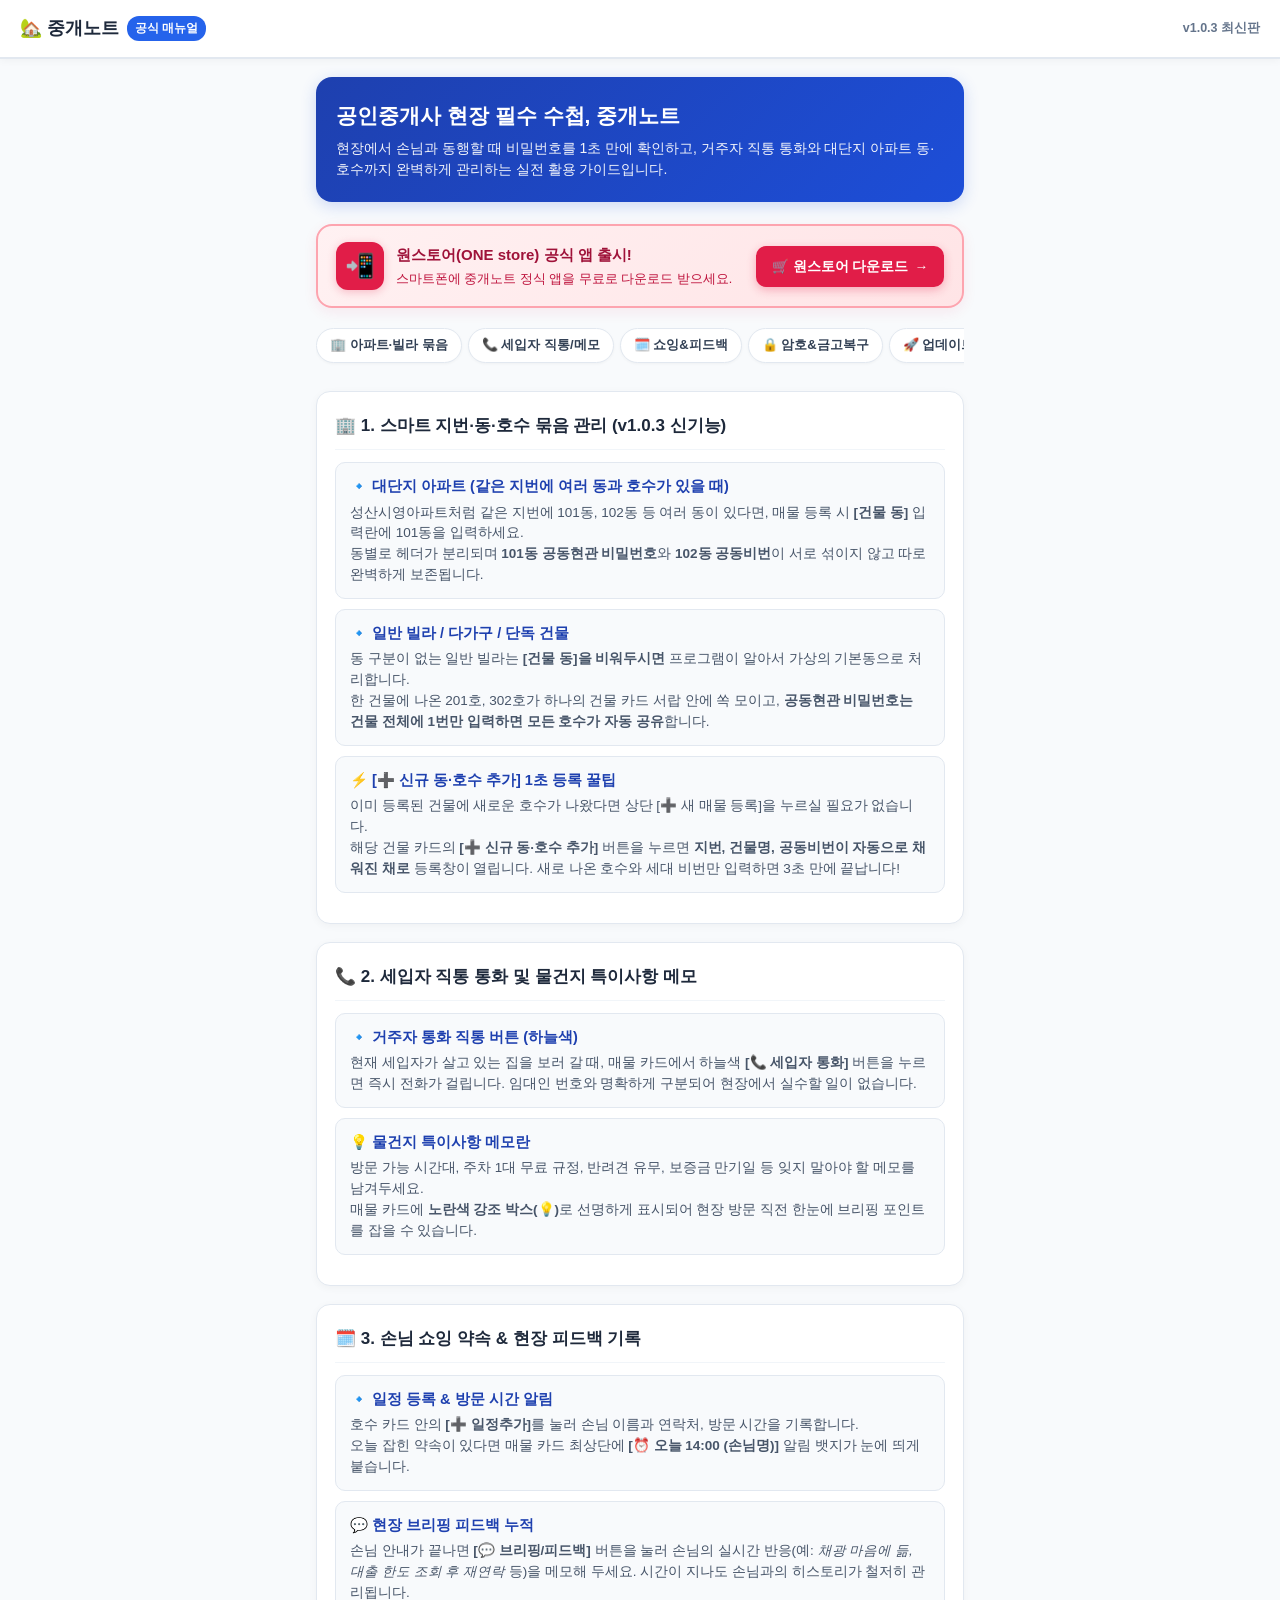
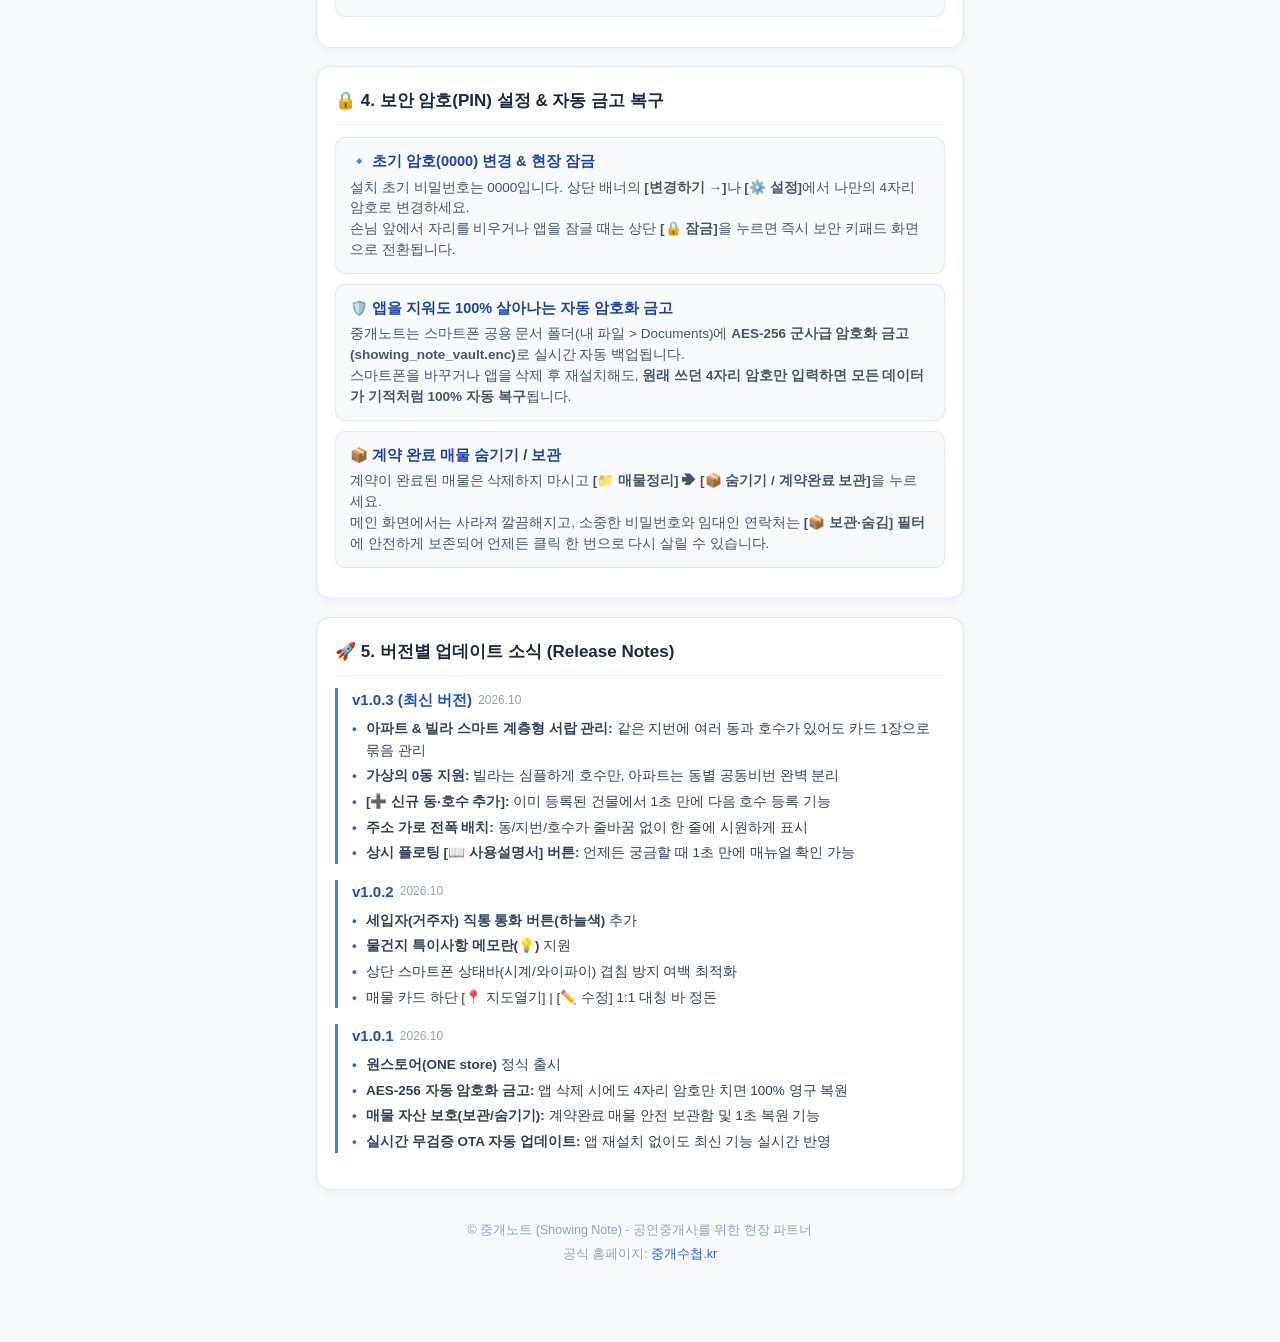
==== guide.html @ a2947f17 "feat: add attractive OneStore download banner with smart search fallback in guide.html" ====
<!DOCTYPE html>
<html lang="ko">
<head>
  <meta charset="UTF-8">
  <meta name="viewport" content="width=device-width, initial-scale=1.0, maximum-scale=1.0, user-scalable=no, viewport-fit=cover">
  <title>중개노트 - 공식 사용자 매뉴얼 & 업데이트 소식</title>
  <style>
    :root {
      --primary: #1d4ed8;
      --primary-light: #eff6ff;
      --bg: #f8fafc;
      --card: #ffffff;
      --text: #0f172a;
      --sub: #475569;
      --border: #e2e8f0;
      --success: #15803d;
      --accent: #2563eb;
    }
    * { box-sizing: border-box; margin: 0; padding: 0; font-family: -apple-system, BlinkMacSystemFont, "Pretendard", sans-serif; -webkit-tap-highlight-color: transparent; }
    body { background-color: var(--bg); color: var(--text); font-size: 15px; line-height: 1.6; padding-bottom: 60px; }

    /* Header */
    header {
      position: sticky; top: 0; z-index: 50; background: #ffffff;
      border-bottom: 2px solid #e2e8f0; padding: 14px 20px;
      display: flex; align-items: center; justify-content: space-between;
      box-shadow: 0 2px 8px rgba(0,0,0,0.04);
    }
    .header-brand {
      display: flex; align-items: center; gap: 8px; font-size: 18px; font-weight: 900; color: #1e293b;
    }
    .version-tag {
      background: #2563eb; color: white; font-size: 11.5px; font-weight: 800; padding: 3px 8px; border-radius: 12px;
    }

    .container {
      max-width: 680px; margin: 0 auto; padding: 18px 16px;
    }

    /* Hero Banner */
    .hero-box {
      background: linear-gradient(135deg, #1e40af 0%, #1d4ed8 100%);
      color: white; border-radius: 16px; padding: 22px 20px; margin-bottom: 22px;
      box-shadow: 0 4px 16px rgba(29, 78, 216, 0.2);
    }
    .hero-title { font-size: 21px; font-weight: 900; margin-bottom: 6px; }
    .hero-desc { font-size: 14px; opacity: 0.95; line-height: 1.5; }

    /* Table of contents quick bar */
    .toc-bar {
      display: flex; gap: 6px; overflow-x: auto; padding-bottom: 8px; margin-bottom: 20px;
    }
    .toc-pill {
      background: white; border: 1.5px solid var(--border); border-radius: 20px;
      padding: 6px 13px; font-size: 13px; font-weight: 700; color: #334155;
      text-decoration: none; white-space: nowrap; box-shadow: 0 1px 3px rgba(0,0,0,0.04);
    }

    /* Section Card */
    .guide-section {
      background: var(--card); border-radius: 14px; border: 1.5px solid var(--border);
      padding: 20px 18px; margin-bottom: 18px; box-shadow: 0 2px 8px rgba(0,0,0,0.04);
    }
    .section-title {
      font-size: 17px; font-weight: 900; color: #1e293b; margin-bottom: 12px;
      display: flex; align-items: center; gap: 8px; padding-bottom: 10px; border-bottom: 1px solid #f1f5f9;
    }
    .step-box {
      background: #f8fafc; border: 1px solid #e2e8f0; border-radius: 10px;
      padding: 12px 14px; margin-bottom: 10px;
    }
    .step-title {
      font-size: 14.5px; font-weight: 800; color: #1e40af; margin-bottom: 4px;
      display: flex; align-items: center; gap: 6px;
    }
    .step-desc {
      font-size: 13.5px; color: #475569; line-height: 1.55;
    }
    .tip-box {
      background: #fffbeb; border: 1px solid #fde68a; border-radius: 8px;
      padding: 10px 12px; font-size: 13px; color: #92400e; margin-top: 10px;
      display: flex; gap: 6px; align-items: flex-start;
    }

    /* Release Notes Section */
    .release-item {
      padding-left: 14px; border-left: 3px solid #3b82f6; margin-bottom: 16px;
    }
    .release-ver {
      font-size: 15px; font-weight: 900; color: #1d4ed8; display: flex; align-items: center; gap: 6px;
    }
    .release-date { font-size: 12px; font-weight: normal; color: #94a3b8; }
    .release-list {
      list-style-type: none; margin-top: 6px; font-size: 13.5px; color: #334155;
    }
    .release-list li {
      position: relative; padding-left: 14px; margin-bottom: 4px;
    }
    .release-list li::before {
      content: "•"; position: absolute; left: 0; color: #2563eb; font-weight: 900;
    }

    /* Footer */
    footer {
      text-align: center; margin-top: 30px; font-size: 12.5px; color: #94a3b8;
    }
  
    /* OneStore Download Banner */
    .onestore-banner {
      background: linear-gradient(135deg, #fff1f2 0%, #ffe4e6 100%);
      border: 2px solid #fda4af;
      border-radius: 16px;
      padding: 16px 18px;
      margin-bottom: 20px;
      display: flex;
      align-items: center;
      justify-content: space-between;
      gap: 12px;
      box-shadow: 0 4px 14px rgba(225, 29, 72, 0.08);
    }
    .onestore-info {
      display: flex;
      align-items: center;
      gap: 12px;
    }
    .onestore-icon {
      width: 48px;
      height: 48px;
      border-radius: 12px;
      background: #e11d48;
      color: white;
      display: flex;
      align-items: center;
      justify-content: center;
      font-size: 24px;
      flex-shrink: 0;
      box-shadow: 0 2px 8px rgba(225, 29, 72, 0.25);
    }
    .onestore-text-title {
      font-size: 15px;
      font-weight: 900;
      color: #9f1239;
      margin-bottom: 2px;
    }
    .onestore-text-desc {
      font-size: 12.5px;
      color: #be123c;
    }
    .btn-onestore-download {
      background: #e11d48;
      color: white;
      text-decoration: none;
      font-size: 13.5px;
      font-weight: 800;
      padding: 10px 16px;
      border-radius: 10px;
      white-space: nowrap;
      display: inline-flex;
      align-items: center;
      gap: 6px;
      box-shadow: 0 3px 10px rgba(225, 29, 72, 0.3);
      transition: transform 0.1s, background 0.1s;
    }
    .btn-onestore-download:active {
      transform: scale(0.96);
      background: #be123c;
    }
    @media (max-width: 460px) {
      .onestore-banner {
        flex-direction: column;
        align-items: stretch;
        text-align: center;
      }
      .onestore-info {
        flex-direction: column;
        justify-content: center;
      }
      .btn-onestore-download {
        justify-content: center;
      }
    }

  </style>
</head>
<body>

  <!-- Top Header -->
  <header>
    <div class="header-brand">
      <span>🏡 중개노트</span>
      <span class="version-tag">공식 매뉴얼</span>
    </div>
    <div style="font-size: 12.5px; font-weight: 700; color: #64748b;">
      v1.0.3 최신판
    </div>
  </header>

  <div class="container">
    <!-- Hero Box -->
    <div class="hero-box">
      <div class="hero-title">공인중개사 현장 필수 수첩, 중개노트</div>
      <div class="hero-desc">
        현장에서 손님과 동행할 때 비밀번호를 1초 만에 확인하고, 거주자 직통 통화와 대단지 아파트 동·호수까지 완벽하게 관리하는 실전 활용 가이드입니다.
      </div>
    </div>

        <!-- ONE Store Official Download Banner -->
    <div class="onestore-banner">
      <div class="onestore-info">
        <div class="onestore-icon">📲</div>
        <div>
          <div class="onestore-text-title">원스토어(ONE store) 공식 앱 출시!</div>
          <div class="onestore-text-desc">스마트폰에 중개노트 정식 앱을 무료로 다운로드 받으세요.</div>
        </div>
      </div>
      <a href="onestore://common/product/0000788888" onclick="handleOneStoreDownload(event)" class="btn-onestore-download">
        <span>🛒 원스토어 다운로드</span>
        <span>→</span>
      </a>
    </div>

    <!-- Quick Navigation Bar -->
    <div class="toc-bar">
      <a href="#sec-complex" class="toc-pill">🏢 아파트·빌라 묶음</a>
      <a href="#sec-tenant" class="toc-pill">📞 세입자 직통/메모</a>
      <a href="#sec-showing" class="toc-pill">🗓️ 쇼잉&피드백</a>
      <a href="#sec-security" class="toc-pill">🔒 암호&금고복구</a>
      <a href="#sec-release" class="toc-pill">🚀 업데이트 소식</a>
    </div>

    <!-- 1. 아파트 & 빌라 스마트 묶음 관리 -->
    <div class="guide-section" id="sec-complex">
      <div class="section-title">
        <span>🏢 1. 스마트 지번·동·호수 묶음 관리 (v1.0.3 신기능)</span>
      </div>

      <div class="step-box">
        <div class="step-title">🔹 대단지 아파트 (같은 지번에 여러 동과 호수가 있을 때)</div>
        <div class="step-desc">
          성산시영아파트처럼 같은 지번에 101동, 102동 등 여러 동이 있다면, 매물 등록 시 <b>[건물 동]</b> 입력란에 <code>101동</code>을 입력하세요.<br>
          동별로 헤더가 분리되며 <b>101동 공동현관 비밀번호</b>와 <b>102동 공동비번</b>이 서로 섞이지 않고 따로 완벽하게 보존됩니다.
        </div>
      </div>

      <div class="step-box">
        <div class="step-title">🔹 일반 빌라 / 다가구 / 단독 건물</div>
        <div class="step-desc">
          동 구분이 없는 일반 빌라는 <b>[건물 동]을 비워두시면</b> 프로그램이 알아서 가상의 기본동으로 처리합니다.<br>
          한 건물에 나온 201호, 302호가 하나의 건물 카드 서랍 안에 쏙 모이고, <b>공동현관 비밀번호는 건물 전체에 1번만 입력하면 모든 호수가 자동 공유</b>합니다.
        </div>
      </div>

      <div class="step-box">
        <div class="step-title">⚡️ [➕ 신규 동·호수 추가] 1초 등록 꿀팁</div>
        <div class="step-desc">
          이미 등록된 건물에 새로운 호수가 나왔다면 상단 <code>[➕ 새 매물 등록]</code>을 누르실 필요가 없습니다.<br>
          해당 건물 카드의 <b>[➕ 신규 동·호수 추가]</b> 버튼을 누르면 <b>지번, 건물명, 공동비번이 자동으로 채워진 채로</b> 등록창이 열립니다. 새로 나온 호수와 세대 비번만 입력하면 3초 만에 끝납니다!
        </div>
      </div>
    </div>

    <!-- 2. 세입자 직통 통화 & 물건지 메모 -->
    <div class="guide-section" id="sec-tenant">
      <div class="section-title">
        <span>📞 2. 세입자 직통 통화 및 물건지 특이사항 메모</span>
      </div>

      <div class="step-box">
        <div class="step-title">🔹 거주자 통화 직통 버튼 (하늘색)</div>
        <div class="step-desc">
          현재 세입자가 살고 있는 집을 보러 갈 때, 매물 카드에서 하늘색 <b>[📞 세입자 통화]</b> 버튼을 누르면 즉시 전화가 걸립니다. 임대인 번호와 명확하게 구분되어 현장에서 실수할 일이 없습니다.
        </div>
      </div>

      <div class="step-box">
        <div class="step-title">💡 물건지 특이사항 메모란</div>
        <div class="step-desc">
          방문 가능 시간대, 주차 1대 무료 규정, 반려견 유무, 보증금 만기일 등 잊지 말아야 할 메모를 남겨두세요.<br>
          매물 카드에 <b>노란색 강조 박스(💡)</b>로 선명하게 표시되어 현장 방문 직전 한눈에 브리핑 포인트를 잡을 수 있습니다.
        </div>
      </div>
    </div>

    <!-- 3. 손님 쇼잉 약속 & 현장 브리핑 피드백 -->
    <div class="guide-section" id="sec-showing">
      <div class="section-title">
        <span>🗓️ 3. 손님 쇼잉 약속 & 현장 피드백 기록</span>
      </div>

      <div class="step-box">
        <div class="step-title">🔹 일정 등록 & 방문 시간 알림</div>
        <div class="step-desc">
          호수 카드 안의 <b>[➕ 일정추가]</b>를 눌러 손님 이름과 연락처, 방문 시간을 기록합니다.<br>
          오늘 잡힌 약속이 있다면 매물 카드 최상단에 <b>[⏰ 오늘 14:00 (손님명)]</b> 알림 뱃지가 눈에 띄게 붙습니다.
        </div>
      </div>

      <div class="step-box">
        <div class="step-title">💬 현장 브리핑 피드백 누적</div>
        <div class="step-desc">
          손님 안내가 끝나면 <b>[💬 브리핑/피드백]</b> 버튼을 눌러 손님의 실시간 반응(예: <i>채광 마음에 듦, 대출 한도 조회 후 재연락</i> 등)을 메모해 두세요. 시간이 지나도 손님과의 히스토리가 철저히 관리됩니다.
        </div>
      </div>
    </div>

    <!-- 4. 보안 암호 & 자동 금고 영구 복구 -->
    <div class="guide-section" id="sec-security">
      <div class="section-title">
        <span>🔒 4. 보안 암호(PIN) 설정 & 자동 금고 복구</span>
      </div>

      <div class="step-box">
        <div class="step-title">🔹 초기 암호(0000) 변경 & 현장 잠금</div>
        <div class="step-desc">
          설치 초기 비밀번호는 <code>0000</code>입니다. 상단 배너의 <b>[변경하기 →]</b>나 <b>[⚙️ 설정]</b>에서 나만의 4자리 암호로 변경하세요.<br>
          손님 앞에서 자리를 비우거나 앱을 잠글 때는 상단 <b>[🔒 잠금]</b>을 누르면 즉시 보안 키패드 화면으로 전환됩니다.
        </div>
      </div>

      <div class="step-box">
        <div class="step-title">🛡️ 앱을 지워도 100% 살아나는 자동 암호화 금고</div>
        <div class="step-desc">
          중개노트는 스마트폰 공용 문서 폴더(<code>내 파일 > Documents</code>)에 <b>AES-256 군사급 암호화 금고(showing_note_vault.enc)</b>로 실시간 자동 백업됩니다.<br>
          스마트폰을 바꾸거나 앱을 삭제 후 재설치해도, <b>원래 쓰던 4자리 암호만 입력하면 모든 데이터가 기적처럼 100% 자동 복구</b>됩니다.
        </div>
      </div>

      <div class="step-box">
        <div class="step-title">📦 계약 완료 매물 숨기기 / 보관</div>
        <div class="step-desc">
          계약이 완료된 매물은 삭제하지 마시고 <b>[📁 매물정리] ➔ [📦 숨기기 / 계약완료 보관]</b>을 누르세요.<br>
          메인 화면에서는 사라져 깔끔해지고, 소중한 비밀번호와 임대인 연락처는 <b>[📦 보관·숨김] 필터</b>에 안전하게 보존되어 언제든 클릭 한 번으로 다시 살릴 수 있습니다.
        </div>
      </div>
    </div>

    <!-- 5. 버전별 업데이트 기록 -->
    <div class="guide-section" id="sec-release">
      <div class="section-title">
        <span>🚀 5. 버전별 업데이트 소식 (Release Notes)</span>
      </div>

      <div class="release-item">
        <div class="release-ver">
          <span>v1.0.3 (최신 버전)</span>
          <span class="release-date">2026.10</span>
        </div>
        <ul class="release-list">
          <li><b>아파트 & 빌라 스마트 계층형 서랍 관리:</b> 같은 지번에 여러 동과 호수가 있어도 카드 1장으로 묶음 관리</li>
          <li><b>가상의 0동 지원:</b> 빌라는 심플하게 호수만, 아파트는 동별 공동비번 완벽 분리</li>
          <li><b>[➕ 신규 동·호수 추가]:</b> 이미 등록된 건물에서 1초 만에 다음 호수 등록 기능</li>
          <li><b>주소 가로 전폭 배치:</b> 동/지번/호수가 줄바꿈 없이 한 줄에 시원하게 표시</li>
          <li><b>상시 플로팅 [📖 사용설명서] 버튼:</b> 언제든 궁금할 때 1초 만에 매뉴얼 확인 가능</li>
        </ul>
      </div>

      <div class="release-item">
        <div class="release-ver">
          <span>v1.0.2</span>
          <span class="release-date">2026.10</span>
        </div>
        <ul class="release-list">
          <li><b>세입자(거주자) 직통 통화 버튼(하늘색)</b> 추가</li>
          <li><b>물건지 특이사항 메모란(💡)</b> 지원</li>
          <li>상단 스마트폰 상태바(시계/와이파이) 겹침 방지 여백 최적화</li>
          <li>매물 카드 하단 <code>[📍 지도열기]</code> | <code>[✏️ 수정]</code> 1:1 대칭 바 정돈</li>
        </ul>
      </div>

      <div class="release-item">
        <div class="release-ver">
          <span>v1.0.1</span>
          <span class="release-date">2026.10</span>
        </div>
        <ul class="release-list">
          <li><b>원스토어(ONE store)</b> 정식 출시</li>
          <li><b>AES-256 자동 암호화 금고:</b> 앱 삭제 시에도 4자리 암호만 치면 100% 영구 복원</li>
          <li><b>매물 자산 보호(보관/숨기기):</b> 계약완료 매물 안전 보관함 및 1초 복원 기능</li>
          <li><b>실시간 무검증 OTA 자동 업데이트:</b> 앱 재설치 없이도 최신 기능 실시간 반영</li>
        </ul>
      </div>
    </div>

    <!-- Footer -->
    <footer>
      <p>© 중개노트 (Showing Note) - 공인중개사를 위한 현장 파트너</p>
      <p style="margin-top: 4px;">공식 홈페이지: <a href="https://www.xn--h49ay03b72eh1d.kr/" target="_blank" style="color: #2563eb; text-decoration: none;">중개수첩.kr</a></p>
    </footer>
  </div>


  <script>
    function handleOneStoreDownload(e) {
      // 1. 모바일 원스토어 앱 스킴 시도
      const onestoreAppUrl = 'onestore://common/product/search?query=' + encodeURIComponent('중개노트');
      const onestoreWebUrl = 'https://m.onestore.co.kr/mobilepoc/apps/appsDetail.omp?prodId=0000788888';
      const webSearchUrl = 'https://m.onestore.co.kr/mobilepoc/search/search.omp?searchType=total&searchTerm=' + encodeURIComponent('중개노트');

      // Android 기기인지 확인
      const isAndroid = /Android/i.test(navigator.userAgent);
      if (isAndroid) {
        // 원스토어 앱 실행 시도, 없으면 원스토어 모바일 웹 검색으로 이동
        location.href = webSearchUrl;
      } else {
        // PC 또는 기타 환경: 원스토어 모바일 웹 검색
        window.open(webSearchUrl, '_blank');
      }
    }
  </script>
</body>

</html>
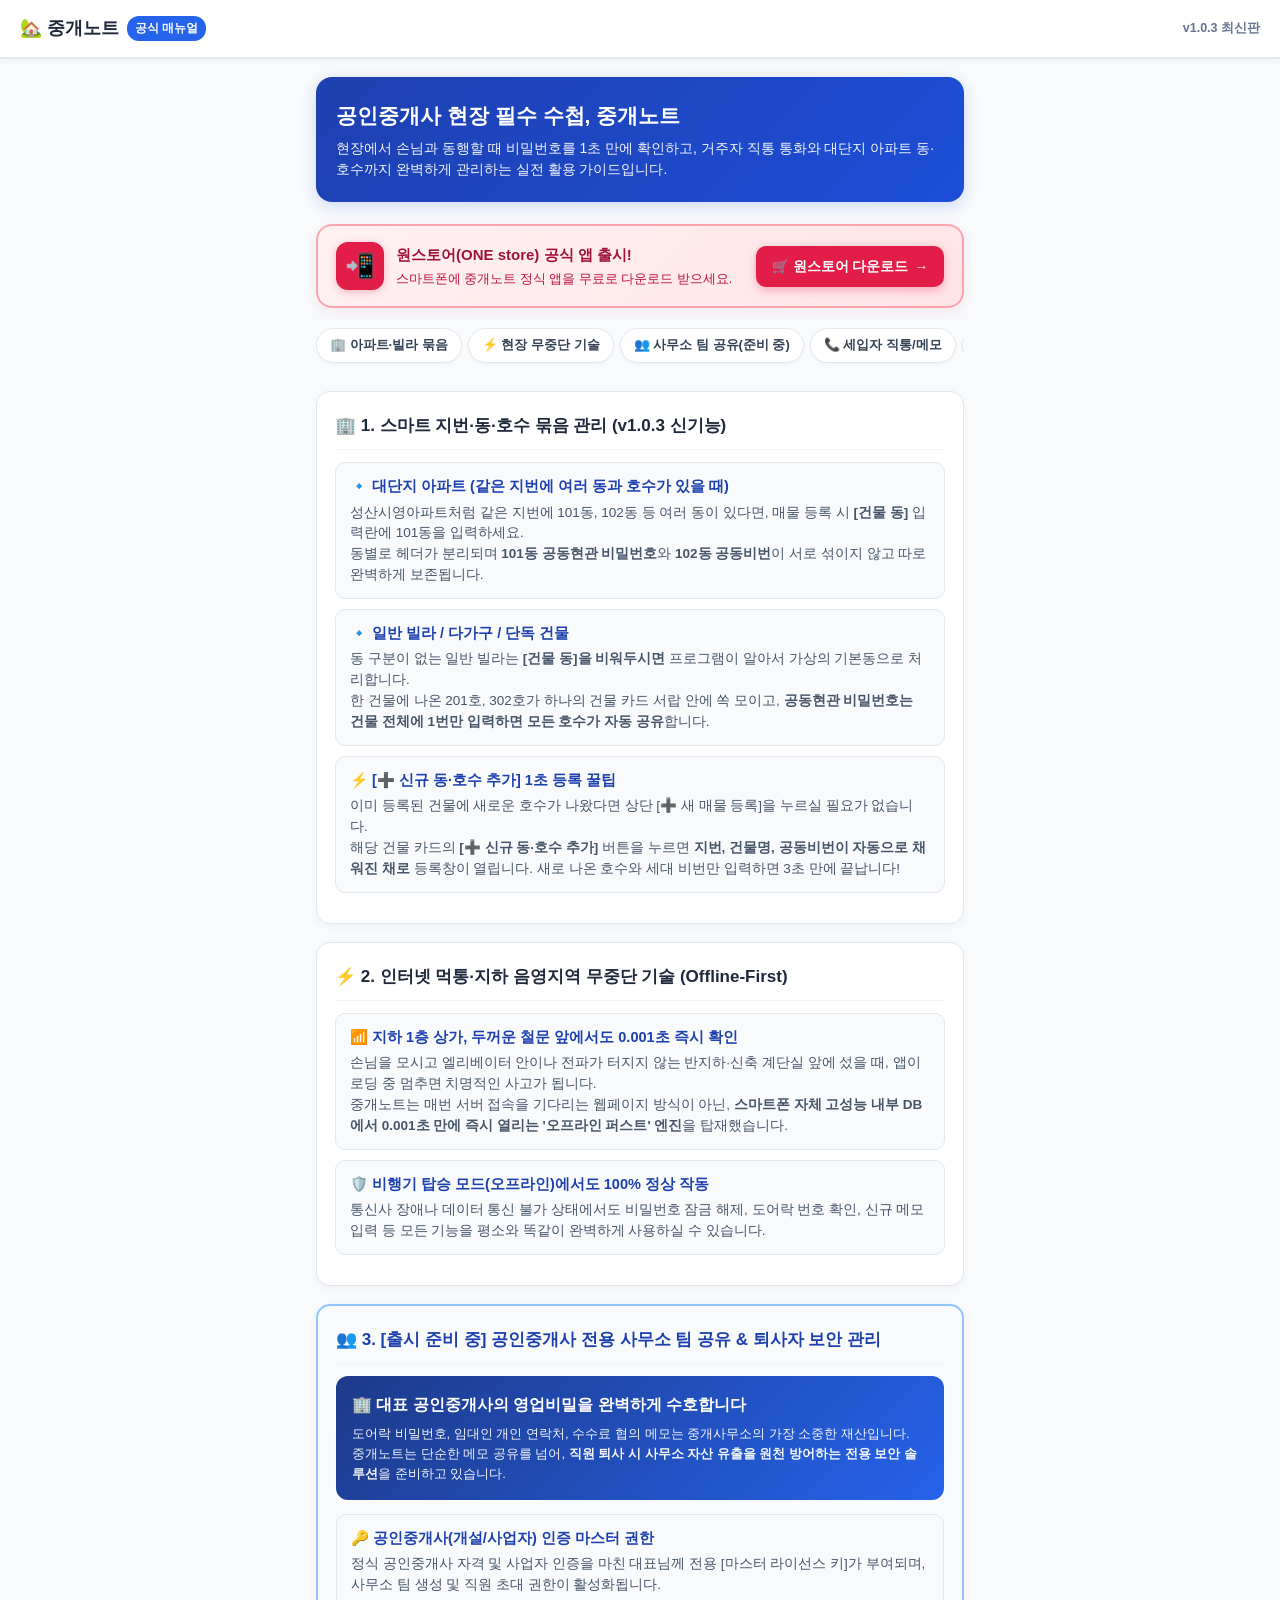
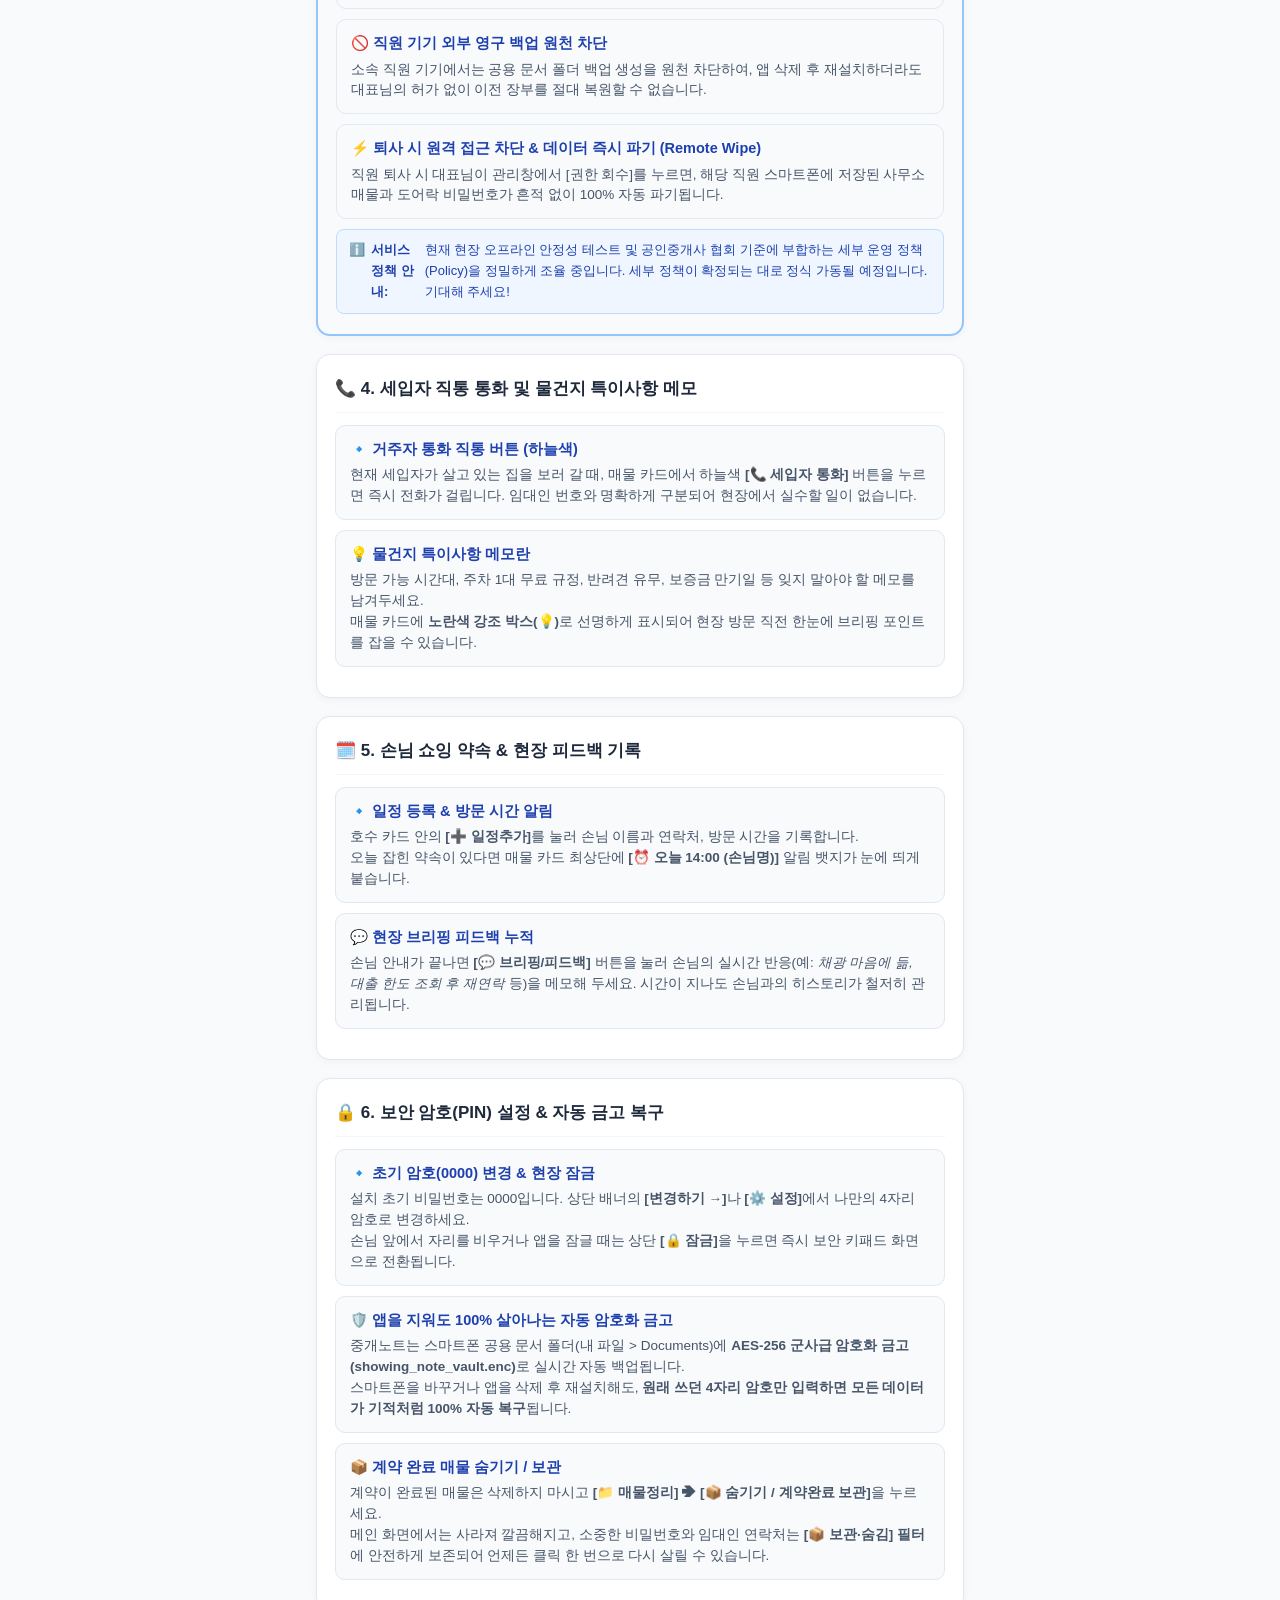
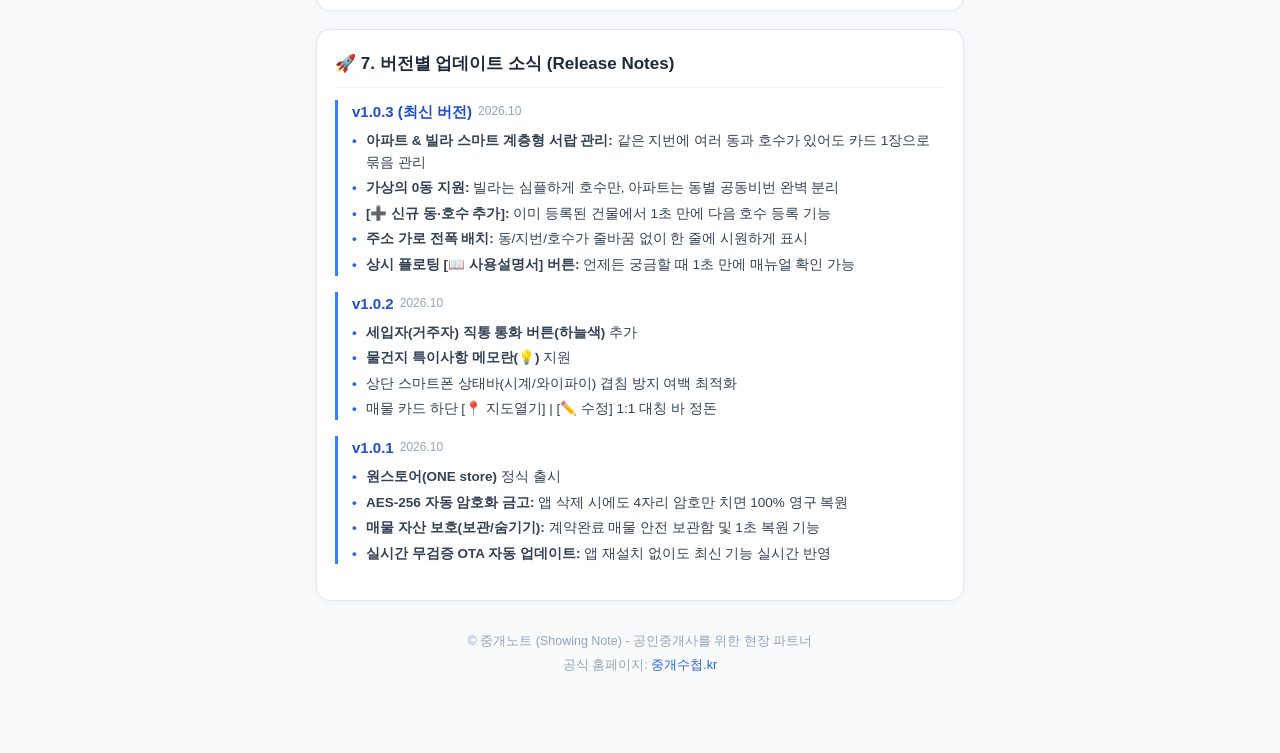
==== commit 831911ab: "feat: add offline-first stability notice and team security coming-soon modal" ====
--- a/guide.html
+++ b/guide.html
@@ -222,6 +222,8 @@
     <!-- Quick Navigation Bar -->
     <div class="toc-bar">
       <a href="#sec-complex" class="toc-pill">🏢 아파트·빌라 묶음</a>
+      <a href="#sec-offline" class="toc-pill">⚡ 현장 무중단 기술</a>
+      <a href="#sec-team-preview" class="toc-pill">👥 사무소 팀 공유(준비 중)</a>
       <a href="#sec-tenant" class="toc-pill">📞 세입자 직통/메모</a>
       <a href="#sec-showing" class="toc-pill">🗓️ 쇼잉&피드백</a>
       <a href="#sec-security" class="toc-pill">🔒 암호&금고복구</a>
@@ -259,10 +261,72 @@
       </div>
     </div>
 
+    <!-- 2. 현장 사각지대 무중단 기술 (오프라인 퍼스트) -->
+    <div class="guide-section" id="sec-offline">
+      <div class="section-title">
+        <span>⚡ 2. 인터넷 먹통·지하 음영지역 무중단 기술 (Offline-First)</span>
+      </div>
+
+      <div class="step-box">
+        <div class="step-title">📶 지하 1층 상가, 두꺼운 철문 앞에서도 0.001초 즉시 확인</div>
+        <div class="step-desc">
+          손님을 모시고 엘리베이터 안이나 전파가 터지지 않는 반지하·신축 계단실 앞에 섰을 때, 앱이 로딩 중 멈추면 치명적인 사고가 됩니다.<br>
+          중개노트는 매번 서버 접속을 기다리는 웹페이지 방식이 아닌, <b>스마트폰 자체 고성능 내부 DB에서 0.001초 만에 즉시 열리는 '오프라인 퍼스트' 엔진</b>을 탑재했습니다.
+        </div>
+      </div>
+
+      <div class="step-box">
+        <div class="step-title">🛡️ 비행기 탑승 모드(오프라인)에서도 100% 정상 작동</div>
+        <div class="step-desc">
+          통신사 장애나 데이터 통신 불가 상태에서도 비밀번호 잠금 해제, 도어락 번호 확인, 신규 메모 입력 등 모든 기능을 평소와 똑같이 완벽하게 사용하실 수 있습니다.
+        </div>
+      </div>
+    </div>
+
+    <!-- 3. [예고] 사무소 팀 공유 & 퇴사자 데이터 보안 관리 솔루션 -->
+    <div class="guide-section" id="sec-team-preview" style="border: 2px solid #93c5fd; background: #f8fafc;">
+      <div class="section-title" style="color: #1e40af;">
+        <span>👥 3. [출시 준비 중] 공인중개사 전용 사무소 팀 공유 & 퇴사자 보안 관리</span>
+      </div>
+
+      <div style="background: linear-gradient(135deg, #1e3a8a 0%, #2563eb 100%); color: white; border-radius: 12px; padding: 16px; margin-bottom: 14px;">
+        <div style="font-size: 16px; font-weight: 900; margin-bottom: 6px;">🏢 대표 공인중개사의 영업비밀을 완벽하게 수호합니다</div>
+        <div style="font-size: 13px; opacity: 0.95; line-height: 1.55;">
+          도어락 비밀번호, 임대인 개인 연락처, 수수료 협의 메모는 중개사무소의 가장 소중한 재산입니다.<br>
+          중개노트는 단순한 메모 공유를 넘어, <b>직원 퇴사 시 사무소 자산 유출을 원천 방어하는 전용 보안 솔루션</b>을 준비하고 있습니다.
+        </div>
+      </div>
+
+      <div class="step-box">
+        <div class="step-title">🔑 공인중개사(개설/사업자) 인증 마스터 권한</div>
+        <div class="step-desc">
+          정식 공인중개사 자격 및 사업자 인증을 마친 대표님께 전용 [마스터 라이선스 키]가 부여되며, 사무소 팀 생성 및 직원 초대 권한이 활성화됩니다.
+        </div>
+      </div>
+
+      <div class="step-box">
+        <div class="step-title">🚫 직원 기기 외부 영구 백업 원천 차단</div>
+        <div class="step-desc">
+          소속 직원 기기에서는 공용 문서 폴더 백업 생성을 원천 차단하여, 앱 삭제 후 재설치하더라도 대표님의 허가 없이 이전 장부를 절대 복원할 수 없습니다.
+        </div>
+      </div>
+
+      <div class="step-box">
+        <div class="step-title">⚡️ 퇴사 시 원격 접근 차단 & 데이터 즉시 파기 (Remote Wipe)</div>
+        <div class="step-desc">
+          직원 퇴사 시 대표님이 관리창에서 [권한 회수]를 누르면, 해당 직원 스마트폰에 저장된 사무소 매물과 도어락 비밀번호가 흔적 없이 100% 자동 파기됩니다.
+        </div>
+      </div>
+
+      <div class="tip-box" style="background: #eff6ff; border-color: #bfdbfe; color: #1e40af;">
+        ℹ️ <b>서비스 정책 안내:</b> 현재 현장 오프라인 안정성 테스트 및 공인중개사 협회 기준에 부합하는 세부 운영 정책(Policy)을 정밀하게 조율 중입니다. 세부 정책이 확정되는 대로 정식 가동될 예정입니다. 기대해 주세요!
+      </div>
+    </div>
+
     <!-- 2. 세입자 직통 통화 & 물건지 메모 -->
     <div class="guide-section" id="sec-tenant">
       <div class="section-title">
-        <span>📞 2. 세입자 직통 통화 및 물건지 특이사항 메모</span>
+        <span>📞 4. 세입자 직통 통화 및 물건지 특이사항 메모</span>
       </div>
 
       <div class="step-box">
@@ -284,7 +348,7 @@
     <!-- 3. 손님 쇼잉 약속 & 현장 브리핑 피드백 -->
     <div class="guide-section" id="sec-showing">
       <div class="section-title">
-        <span>🗓️ 3. 손님 쇼잉 약속 & 현장 피드백 기록</span>
+        <span>🗓️ 5. 손님 쇼잉 약속 & 현장 피드백 기록</span>
       </div>
 
       <div class="step-box">
@@ -306,7 +370,7 @@
     <!-- 4. 보안 암호 & 자동 금고 영구 복구 -->
     <div class="guide-section" id="sec-security">
       <div class="section-title">
-        <span>🔒 4. 보안 암호(PIN) 설정 & 자동 금고 복구</span>
+        <span>🔒 6. 보안 암호(PIN) 설정 & 자동 금고 복구</span>
       </div>
 
       <div class="step-box">
@@ -337,7 +401,7 @@
     <!-- 5. 버전별 업데이트 기록 -->
     <div class="guide-section" id="sec-release">
       <div class="section-title">
-        <span>🚀 5. 버전별 업데이트 소식 (Release Notes)</span>
+        <span>🚀 7. 버전별 업데이트 소식 (Release Notes)</span>
       </div>
 
       <div class="release-item">
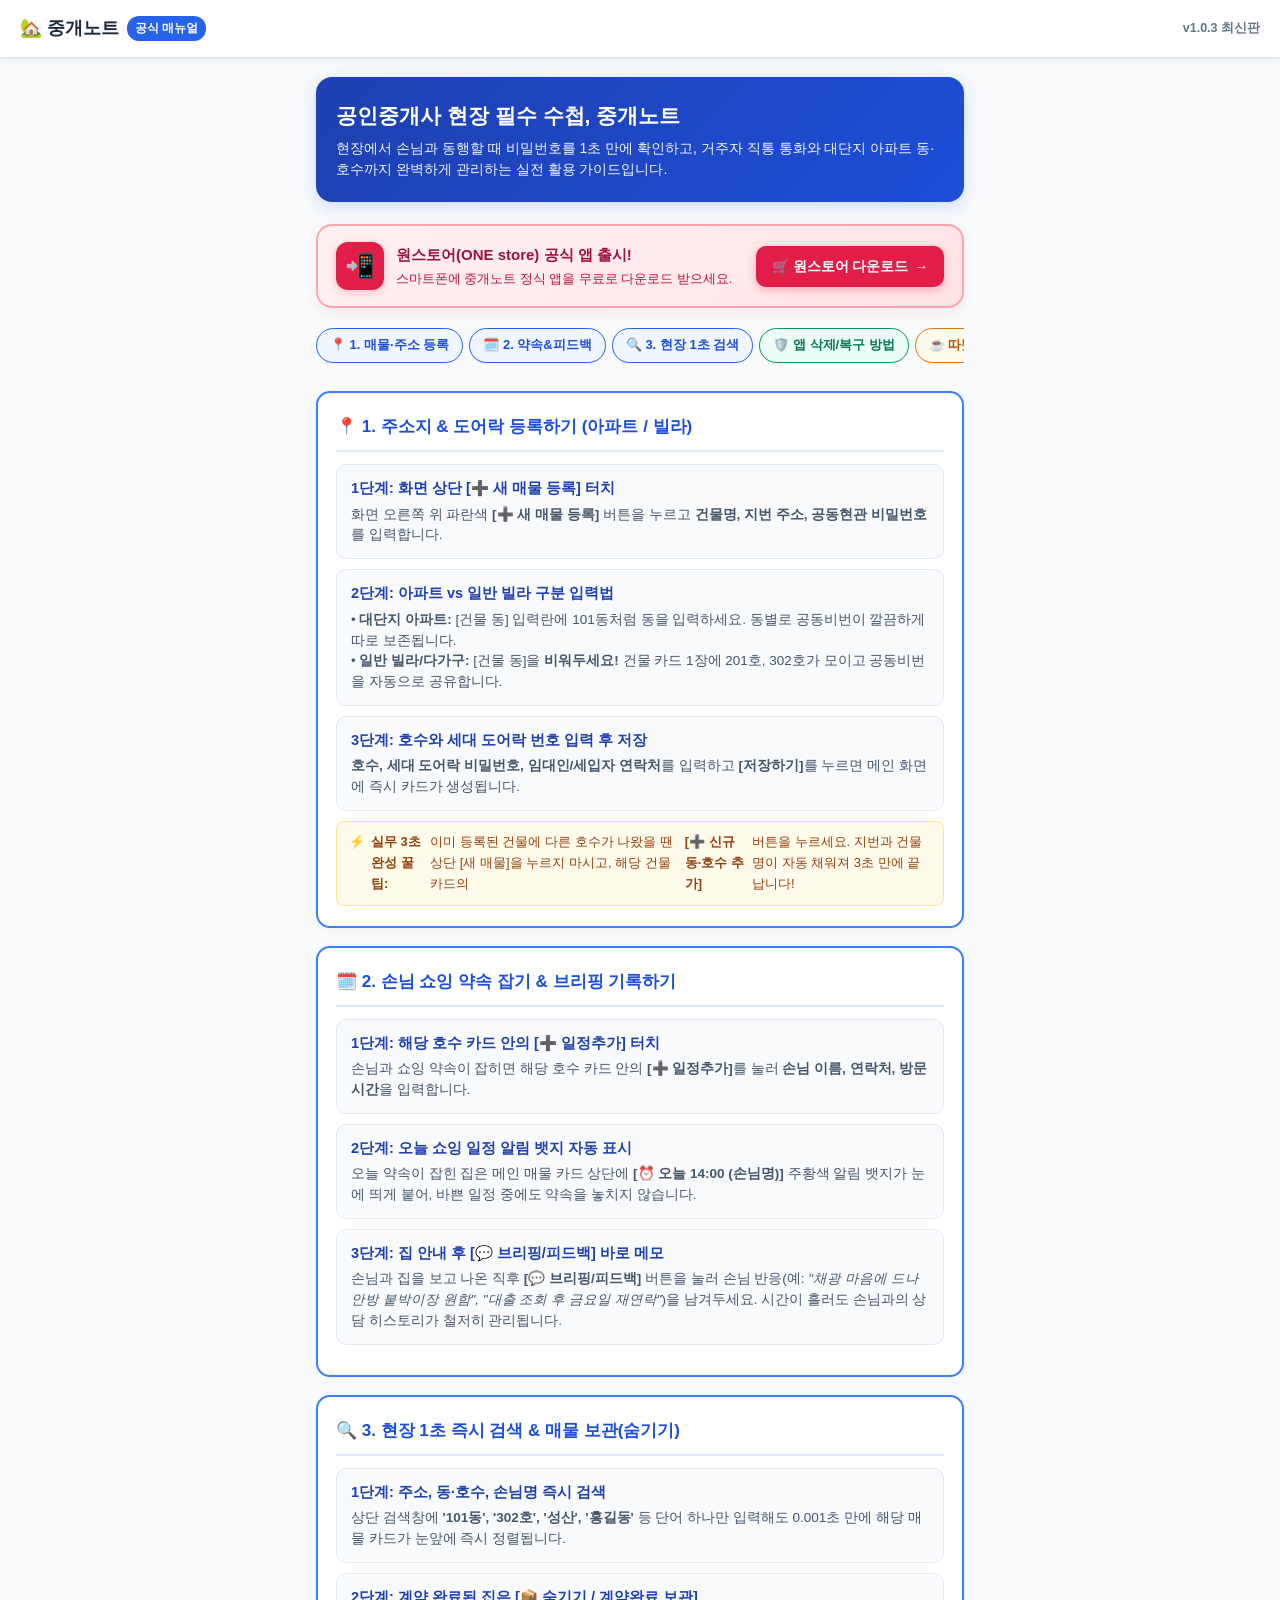
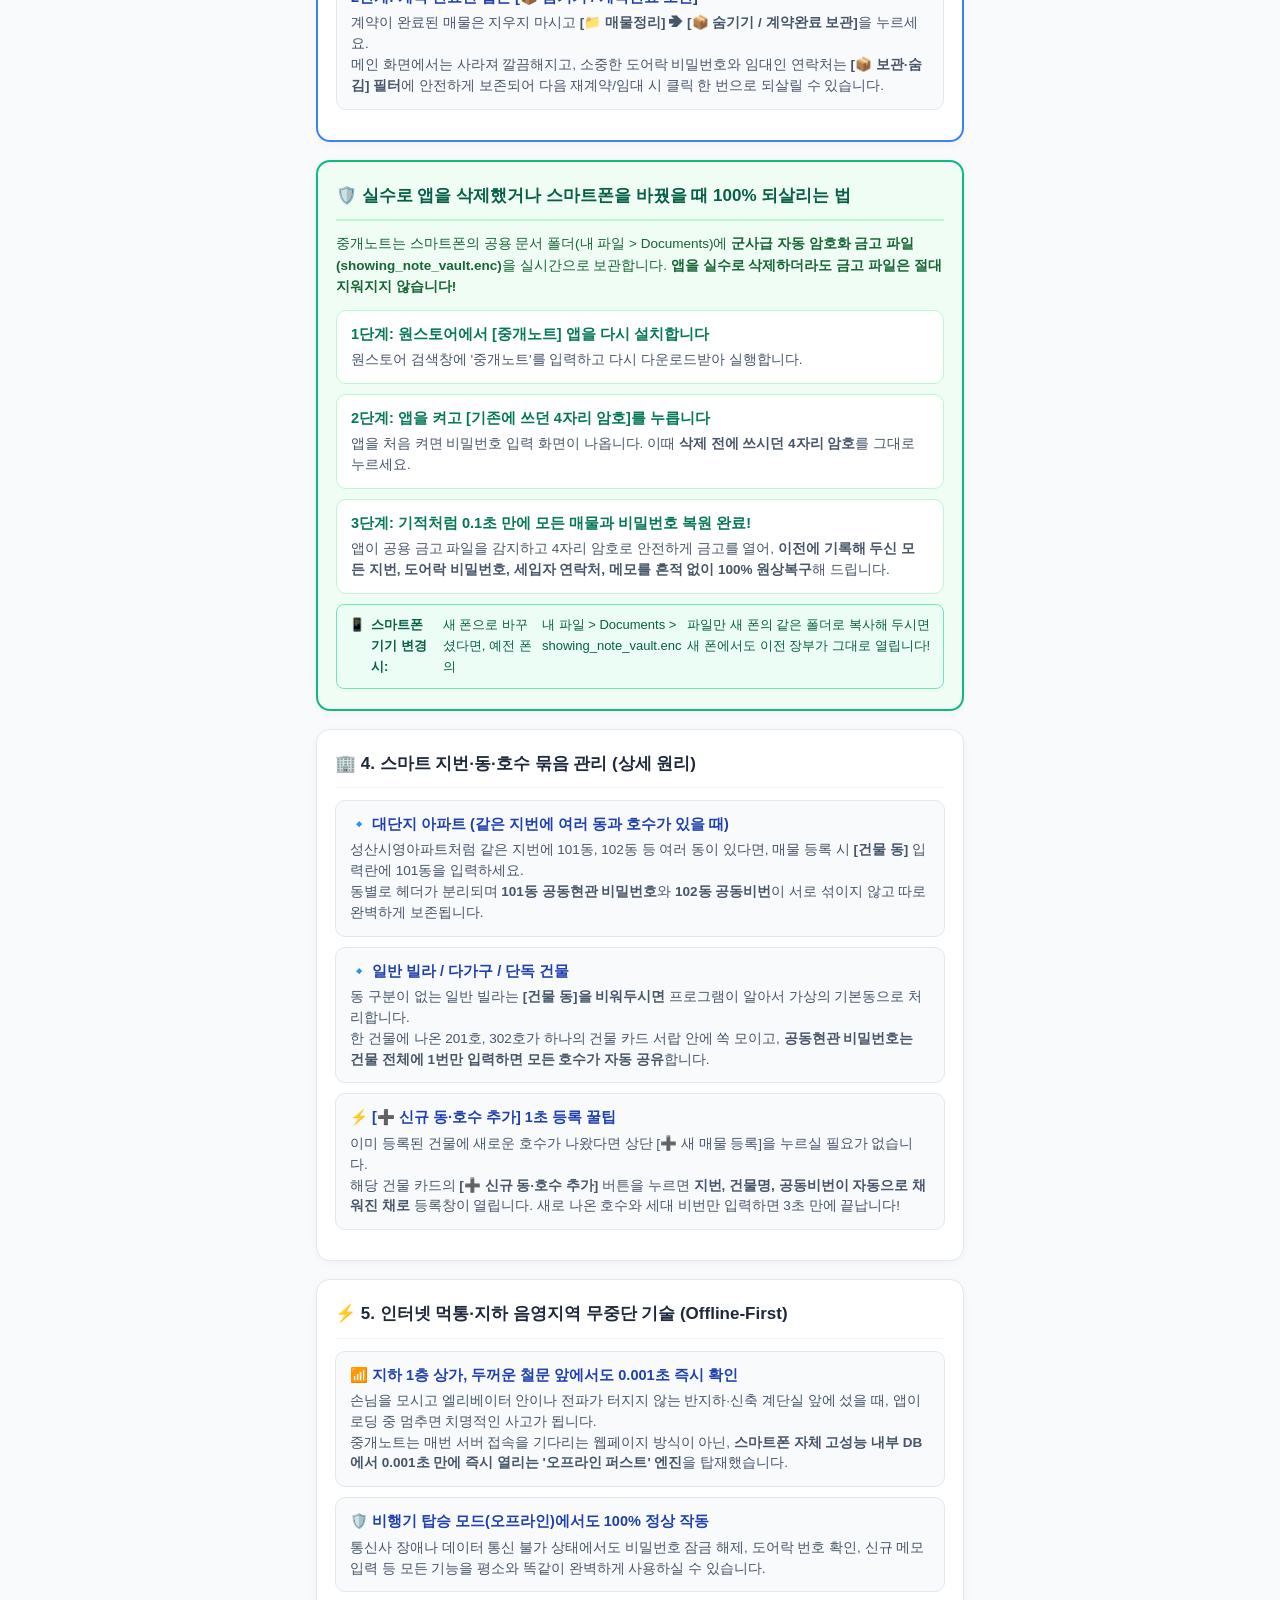
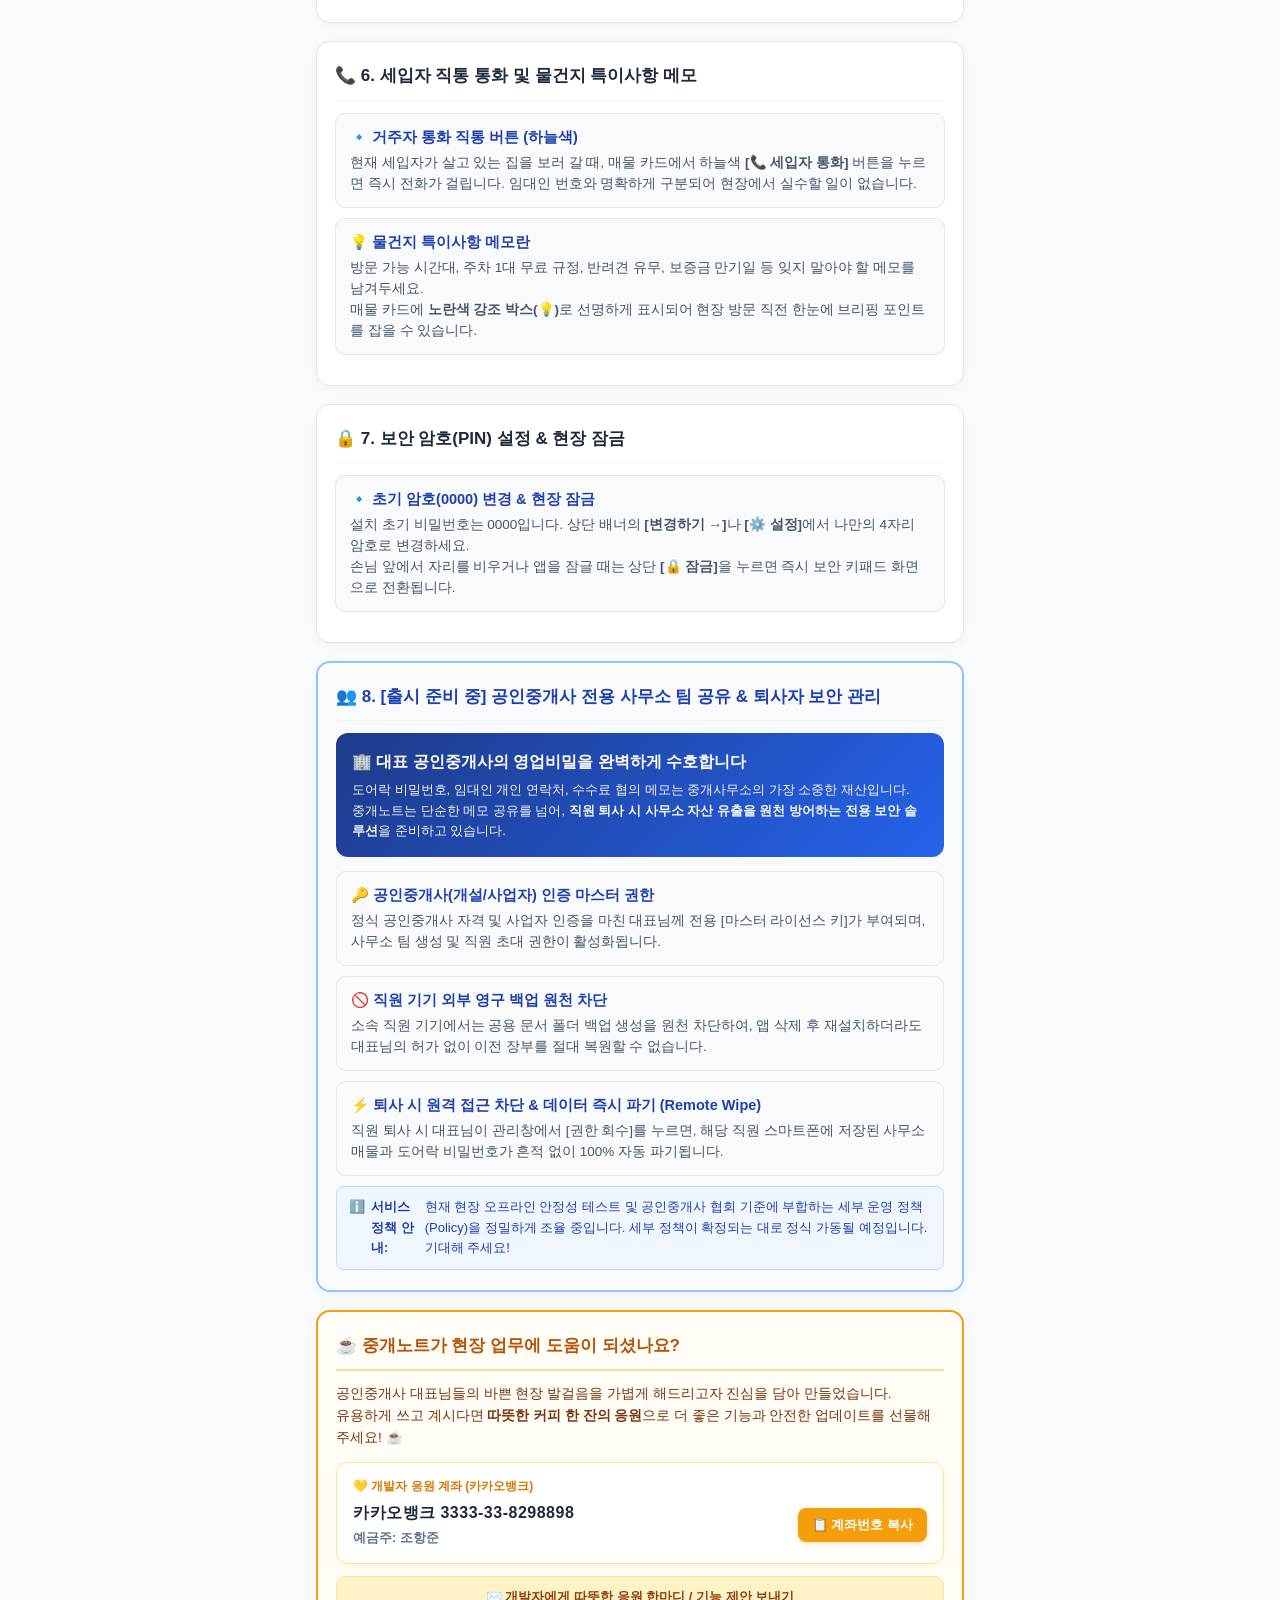
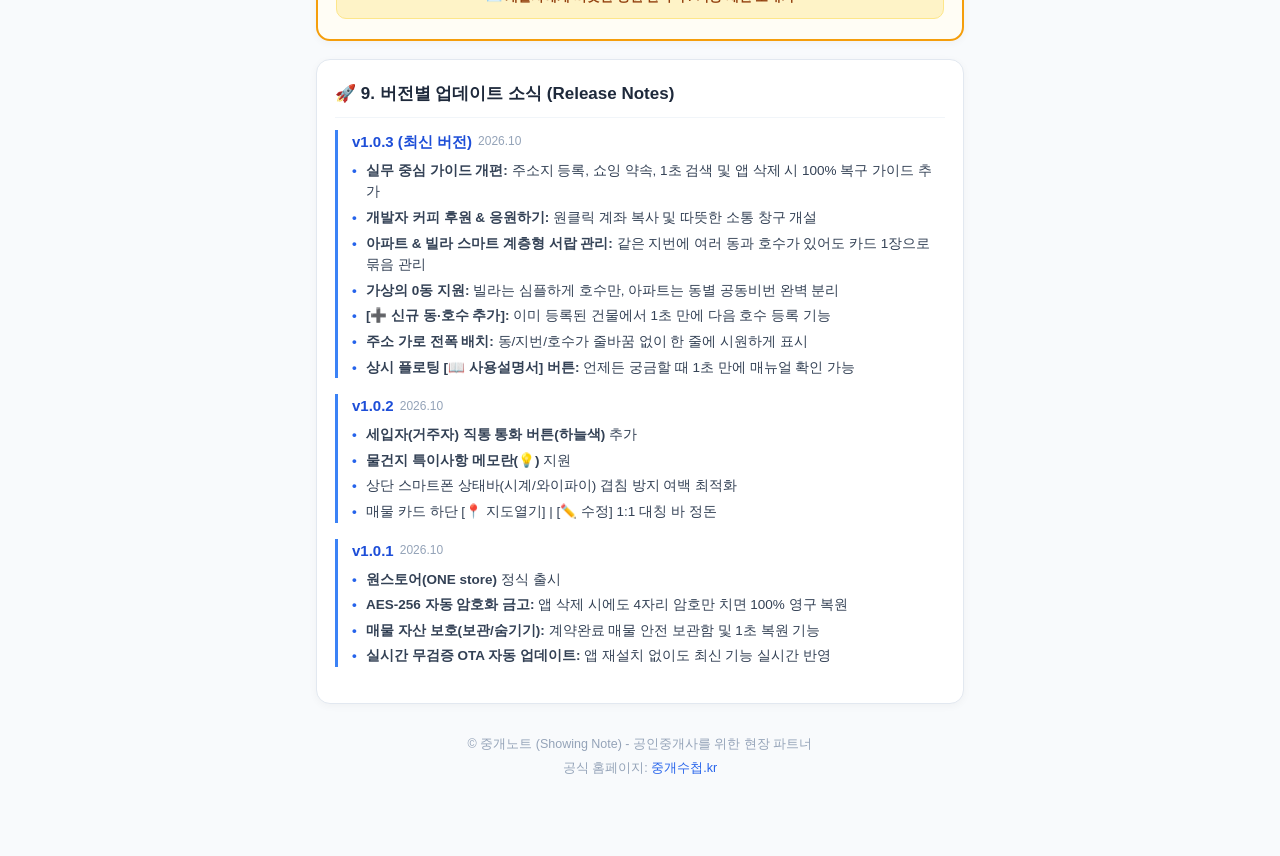
==== commit 2188f88c: "feat: 후원 계좌 및 사용설명서 업데이트" ====
--- a/guide.html
+++ b/guide.html
@@ -204,7 +204,7 @@
       </div>
     </div>
 
-        <!-- ONE Store Official Download Banner -->
+    <!-- ONE Store Official Download Banner -->
     <div class="onestore-banner">
       <div class="onestore-info">
         <div class="onestore-icon">📲</div>
@@ -221,19 +221,142 @@
 
     <!-- Quick Navigation Bar -->
     <div class="toc-bar">
+      <a href="#sec-register" class="toc-pill" style="border-color: #2563eb; color: #1d4ed8; background: #eff6ff;">📍 1. 매물·주소 등록</a>
+      <a href="#sec-schedule" class="toc-pill" style="border-color: #2563eb; color: #1d4ed8; background: #eff6ff;">🗓️ 2. 약속&피드백</a>
+      <a href="#sec-search" class="toc-pill" style="border-color: #2563eb; color: #1d4ed8; background: #eff6ff;">🔍 3. 현장 1초 검색</a>
+      <a href="#sec-recovery" class="toc-pill" style="border-color: #059669; color: #047857; background: #ecfdf5;">🛡️ 앱 삭제/복구 방법</a>
+      <a href="#sec-donation" class="toc-pill" style="border-color: #d97706; color: #b45309; background: #fffbeb;">☕ 따뜻한 응원하기</a>
       <a href="#sec-complex" class="toc-pill">🏢 아파트·빌라 묶음</a>
       <a href="#sec-offline" class="toc-pill">⚡ 현장 무중단 기술</a>
+      <a href="#sec-tenant" class="toc-pill">📞 세입자 직통/메모</a>
+      <a href="#sec-security" class="toc-pill">🔒 암호 설정</a>
       <a href="#sec-team-preview" class="toc-pill">👥 사무소 팀 공유(준비 중)</a>
-      <a href="#sec-tenant" class="toc-pill">📞 세입자 직통/메모</a>
-      <a href="#sec-showing" class="toc-pill">🗓️ 쇼잉&피드백</a>
-      <a href="#sec-security" class="toc-pill">🔒 암호&금고복구</a>
       <a href="#sec-release" class="toc-pill">🚀 업데이트 소식</a>
     </div>
 
-    <!-- 1. 아파트 & 빌라 스마트 묶음 관리 -->
+    <!-- 📍 [실무 1단계] 주소지 & 도어락 등록하기 -->
+    <div class="guide-section" id="sec-register" style="border: 2px solid #3b82f6;">
+      <div class="section-title" style="color: #1d4ed8; border-bottom: 2px solid #dbeafe;">
+        <span>📍 1. 주소지 & 도어락 등록하기 (아파트 / 빌라)</span>
+      </div>
+
+      <div class="step-box">
+        <div class="step-title">1단계: 화면 상단 [➕ 새 매물 등록] 터치</div>
+        <div class="step-desc">
+          화면 오른쪽 위 파란색 <b>[➕ 새 매물 등록]</b> 버튼을 누르고 <b>건물명, 지번 주소, 공동현관 비밀번호</b>를 입력합니다.
+        </div>
+      </div>
+
+      <div class="step-box">
+        <div class="step-title">2단계: 아파트 vs 일반 빌라 구분 입력법</div>
+        <div class="step-desc">
+          • <b>대단지 아파트:</b> [건물 동] 입력란에 <code>101동</code>처럼 동을 입력하세요. 동별로 공동비번이 깔끔하게 따로 보존됩니다.<br>
+          • <b>일반 빌라/다가구:</b> [건물 동]을 <b>비워두세요!</b> 건물 카드 1장에 201호, 302호가 모이고 공동비번을 자동으로 공유합니다.
+        </div>
+      </div>
+
+      <div class="step-box">
+        <div class="step-title">3단계: 호수와 세대 도어락 번호 입력 후 저장</div>
+        <div class="step-desc">
+          <b>호수, 세대 도어락 비밀번호, 임대인/세입자 연락처</b>를 입력하고 <b>[저장하기]</b>를 누르면 메인 화면에 즉시 카드가 생성됩니다.
+        </div>
+      </div>
+
+      <div class="tip-box">
+        ⚡ <b>실무 3초 완성 꿀팁:</b> 이미 등록된 건물에 다른 호수가 나왔을 땐 상단 [새 매물]을 누르지 마시고, 해당 건물 카드의 <b>[➕ 신규 동·호수 추가]</b> 버튼을 누르세요. 지번과 건물명이 자동 채워져 3초 만에 끝납니다!
+      </div>
+    </div>
+
+    <!-- 🗓️ [실무 2단계] 손님 쇼잉 약속 & 브리핑 기록하기 -->
+    <div class="guide-section" id="sec-schedule" style="border: 2px solid #3b82f6;">
+      <div class="section-title" style="color: #1d4ed8; border-bottom: 2px solid #dbeafe;">
+        <span>🗓️ 2. 손님 쇼잉 약속 잡기 & 브리핑 기록하기</span>
+      </div>
+
+      <div class="step-box">
+        <div class="step-title">1단계: 해당 호수 카드 안의 [➕ 일정추가] 터치</div>
+        <div class="step-desc">
+          손님과 쇼잉 약속이 잡히면 해당 호수 카드 안의 <b>[➕ 일정추가]</b>를 눌러 <b>손님 이름, 연락처, 방문 시간</b>을 입력합니다.
+        </div>
+      </div>
+
+      <div class="step-box">
+        <div class="step-title">2단계: 오늘 쇼잉 일정 알림 뱃지 자동 표시</div>
+        <div class="step-desc">
+          오늘 약속이 잡힌 집은 메인 매물 카드 상단에 <b>[⏰ 오늘 14:00 (손님명)]</b> 주황색 알림 뱃지가 눈에 띄게 붙어, 바쁜 일정 중에도 약속을 놓치지 않습니다.
+        </div>
+      </div>
+
+      <div class="step-box">
+        <div class="step-title">3단계: 집 안내 후 [💬 브리핑/피드백] 바로 메모</div>
+        <div class="step-desc">
+          손님과 집을 보고 나온 직후 <b>[💬 브리핑/피드백]</b> 버튼을 눌러 손님 반응(예: <i>"채광 마음에 드나 안방 붙박이장 원함", "대출 조회 후 금요일 재연락"</i>)을 남겨두세요. 시간이 흘러도 손님과의 상담 히스토리가 철저히 관리됩니다.
+        </div>
+      </div>
+    </div>
+
+    <!-- 🔍 [실무 3단계] 현장 1초 검색 및 매물 화면 정리 -->
+    <div class="guide-section" id="sec-search" style="border: 2px solid #3b82f6;">
+      <div class="section-title" style="color: #1d4ed8; border-bottom: 2px solid #dbeafe;">
+        <span>🔍 3. 현장 1초 즉시 검색 & 매물 보관(숨기기)</span>
+      </div>
+
+      <div class="step-box">
+        <div class="step-title">1단계: 주소, 동·호수, 손님명 즉시 검색</div>
+        <div class="step-desc">
+          상단 검색창에 <b>'101동', '302호', '성산', '홍길동'</b> 등 단어 하나만 입력해도 0.001초 만에 해당 매물 카드가 눈앞에 즉시 정렬됩니다.
+        </div>
+      </div>
+
+      <div class="step-box">
+        <div class="step-title">2단계: 계약 완료된 집은 [📦 숨기기 / 계약완료 보관]</div>
+        <div class="step-desc">
+          계약이 완료된 매물은 지우지 마시고 <b>[📁 매물정리] ➔ [📦 숨기기 / 계약완료 보관]</b>을 누르세요.<br>
+          메인 화면에서는 사라져 깔끔해지고, 소중한 도어락 비밀번호와 임대인 연락처는 <b>[📦 보관·숨김] 필터</b>에 안전하게 보존되어 다음 재계약/임대 시 클릭 한 번으로 되살릴 수 있습니다.
+        </div>
+      </div>
+    </div>
+
+    <!-- 🛡️ [실무 복구] 실수로 앱을 지웠을 때 1초 만에 되살리는 방법 -->
+    <div class="guide-section" id="sec-recovery" style="border: 2px solid #10b981; background: #f0fdf4;">
+      <div class="section-title" style="color: #065f46; border-bottom: 2px solid #bbf7d0;">
+        <span>🛡️ 실수로 앱을 삭제했거나 스마트폰을 바꿨을 때 100% 되살리는 법</span>
+      </div>
+
+      <p style="font-size: 13.5px; color: #166534; margin-bottom: 12px; line-height: 1.6;">
+        중개노트는 스마트폰의 공용 문서 폴더(<code>내 파일 > Documents</code>)에 <b>군사급 자동 암호화 금고 파일(showing_note_vault.enc)</b>을 실시간으로 보관합니다. <b>앱을 실수로 삭제하더라도 금고 파일은 절대 지워지지 않습니다!</b>
+      </p>
+
+      <div class="step-box" style="background: #ffffff; border-color: #bbf7d0;">
+        <div class="step-title" style="color: #047857;">1단계: 원스토어에서 [중개노트] 앱을 다시 설치합니다</div>
+        <div class="step-desc">
+          원스토어 검색창에 '중개노트'를 입력하고 다시 다운로드받아 실행합니다.
+        </div>
+      </div>
+
+      <div class="step-box" style="background: #ffffff; border-color: #bbf7d0;">
+        <div class="step-title" style="color: #047857;">2단계: 앱을 켜고 [기존에 쓰던 4자리 암호]를 누릅니다</div>
+        <div class="step-desc">
+          앱을 처음 켜면 비밀번호 입력 화면이 나옵니다. 이때 <b>삭제 전에 쓰시던 4자리 암호</b>를 그대로 누르세요.
+        </div>
+      </div>
+
+      <div class="step-box" style="background: #ffffff; border-color: #bbf7d0;">
+        <div class="step-title" style="color: #047857;">3단계: 기적처럼 0.1초 만에 모든 매물과 비밀번호 복원 완료!</div>
+        <div class="step-desc">
+          앱이 공용 금고 파일을 감지하고 4자리 암호로 안전하게 금고를 열어, <b>이전에 기록해 두신 모든 지번, 도어락 비밀번호, 세입자 연락처, 메모를 흔적 없이 100% 원상복구</b>해 드립니다.
+        </div>
+      </div>
+
+      <div class="tip-box" style="background: #ecfdf5; border-color: #6ee7b7; color: #065f46;">
+        📱 <b>스마트폰 기기 변경 시:</b> 새 폰으로 바꾸셨다면, 예전 폰의 <code>내 파일 > Documents > showing_note_vault.enc</code> 파일만 새 폰의 같은 폴더로 복사해 두시면 새 폰에서도 이전 장부가 그대로 열립니다!
+      </div>
+    </div>
+
+    <!-- 4. 아파트 & 빌라 스마트 묶음 관리 -->
     <div class="guide-section" id="sec-complex">
       <div class="section-title">
-        <span>🏢 1. 스마트 지번·동·호수 묶음 관리 (v1.0.3 신기능)</span>
+        <span>🏢 4. 스마트 지번·동·호수 묶음 관리 (상세 원리)</span>
       </div>
 
       <div class="step-box">
@@ -261,10 +384,10 @@
       </div>
     </div>
 
-    <!-- 2. 현장 사각지대 무중단 기술 (오프라인 퍼스트) -->
+    <!-- 5. 현장 사각지대 무중단 기술 (오프라인 퍼스트) -->
     <div class="guide-section" id="sec-offline">
       <div class="section-title">
-        <span>⚡ 2. 인터넷 먹통·지하 음영지역 무중단 기술 (Offline-First)</span>
+        <span>⚡ 5. 인터넷 먹통·지하 음영지역 무중단 기술 (Offline-First)</span>
       </div>
 
       <div class="step-box">
@@ -283,10 +406,47 @@
       </div>
     </div>
 
-    <!-- 3. [예고] 사무소 팀 공유 & 퇴사자 데이터 보안 관리 솔루션 -->
+    <!-- 6. 세입자 직통 통화 & 물건지 메모 -->
+    <div class="guide-section" id="sec-tenant">
+      <div class="section-title">
+        <span>📞 6. 세입자 직통 통화 및 물건지 특이사항 메모</span>
+      </div>
+
+      <div class="step-box">
+        <div class="step-title">🔹 거주자 통화 직통 버튼 (하늘색)</div>
+        <div class="step-desc">
+          현재 세입자가 살고 있는 집을 보러 갈 때, 매물 카드에서 하늘색 <b>[📞 세입자 통화]</b> 버튼을 누르면 즉시 전화가 걸립니다. 임대인 번호와 명확하게 구분되어 현장에서 실수할 일이 없습니다.
+        </div>
+      </div>
+
+      <div class="step-box">
+        <div class="step-title">💡 물건지 특이사항 메모란</div>
+        <div class="step-desc">
+          방문 가능 시간대, 주차 1대 무료 규정, 반려견 유무, 보증금 만기일 등 잊지 말아야 할 메모를 남겨두세요.<br>
+          매물 카드에 <b>노란색 강조 박스(💡)</b>로 선명하게 표시되어 현장 방문 직전 한눈에 브리핑 포인트를 잡을 수 있습니다.
+        </div>
+      </div>
+    </div>
+
+    <!-- 7. 보안 암호(PIN) 설정 및 보호 -->
+    <div class="guide-section" id="sec-security">
+      <div class="section-title">
+        <span>🔒 7. 보안 암호(PIN) 설정 & 현장 잠금</span>
+      </div>
+
+      <div class="step-box">
+        <div class="step-title">🔹 초기 암호(0000) 변경 & 현장 잠금</div>
+        <div class="step-desc">
+          설치 초기 비밀번호는 <code>0000</code>입니다. 상단 배너의 <b>[변경하기 →]</b>나 <b>[⚙️ 설정]</b>에서 나만의 4자리 암호로 변경하세요.<br>
+          손님 앞에서 자리를 비우거나 앱을 잠글 때는 상단 <b>[🔒 잠금]</b>을 누르면 즉시 보안 키패드 화면으로 전환됩니다.
+        </div>
+      </div>
+    </div>
+
+    <!-- 8. [예고] 사무소 팀 공유 & 퇴사자 데이터 보안 관리 솔루션 -->
     <div class="guide-section" id="sec-team-preview" style="border: 2px solid #93c5fd; background: #f8fafc;">
       <div class="section-title" style="color: #1e40af;">
-        <span>👥 3. [출시 준비 중] 공인중개사 전용 사무소 팀 공유 & 퇴사자 보안 관리</span>
+        <span>👥 8. [출시 준비 중] 공인중개사 전용 사무소 팀 공유 & 퇴사자 보안 관리</span>
       </div>
 
       <div style="background: linear-gradient(135deg, #1e3a8a 0%, #2563eb 100%); color: white; border-radius: 12px; padding: 16px; margin-bottom: 14px;">
@@ -323,85 +483,51 @@
       </div>
     </div>
 
-    <!-- 2. 세입자 직통 통화 & 물건지 메모 -->
-    <div class="guide-section" id="sec-tenant">
-      <div class="section-title">
-        <span>📞 4. 세입자 직통 통화 및 물건지 특이사항 메모</span>
-      </div>
-
-      <div class="step-box">
-        <div class="step-title">🔹 거주자 통화 직통 버튼 (하늘색)</div>
-        <div class="step-desc">
-          현재 세입자가 살고 있는 집을 보러 갈 때, 매물 카드에서 하늘색 <b>[📞 세입자 통화]</b> 버튼을 누르면 즉시 전화가 걸립니다. 임대인 번호와 명확하게 구분되어 현장에서 실수할 일이 없습니다.
-        </div>
-      </div>
-
-      <div class="step-box">
-        <div class="step-title">💡 물건지 특이사항 메모란</div>
-        <div class="step-desc">
-          방문 가능 시간대, 주차 1대 무료 규정, 반려견 유무, 보증금 만기일 등 잊지 말아야 할 메모를 남겨두세요.<br>
-          매물 카드에 <b>노란색 강조 박스(💡)</b>로 선명하게 표시되어 현장 방문 직전 한눈에 브리핑 포인트를 잡을 수 있습니다.
-        </div>
-      </div>
-    </div>
-
-    <!-- 3. 손님 쇼잉 약속 & 현장 브리핑 피드백 -->
-    <div class="guide-section" id="sec-showing">
-      <div class="section-title">
-        <span>🗓️ 5. 손님 쇼잉 약속 & 현장 피드백 기록</span>
-      </div>
-
-      <div class="step-box">
-        <div class="step-title">🔹 일정 등록 & 방문 시간 알림</div>
-        <div class="step-desc">
-          호수 카드 안의 <b>[➕ 일정추가]</b>를 눌러 손님 이름과 연락처, 방문 시간을 기록합니다.<br>
-          오늘 잡힌 약속이 있다면 매물 카드 최상단에 <b>[⏰ 오늘 14:00 (손님명)]</b> 알림 뱃지가 눈에 띄게 붙습니다.
-        </div>
-      </div>
-
-      <div class="step-box">
-        <div class="step-title">💬 현장 브리핑 피드백 누적</div>
-        <div class="step-desc">
-          손님 안내가 끝나면 <b>[💬 브리핑/피드백]</b> 버튼을 눌러 손님의 실시간 반응(예: <i>채광 마음에 듦, 대출 한도 조회 후 재연락</i> 등)을 메모해 두세요. 시간이 지나도 손님과의 히스토리가 철저히 관리됩니다.
-        </div>
-      </div>
-    </div>
-
-    <!-- 4. 보안 암호 & 자동 금고 영구 복구 -->
-    <div class="guide-section" id="sec-security">
-      <div class="section-title">
-        <span>🔒 6. 보안 암호(PIN) 설정 & 자동 금고 복구</span>
-      </div>
-
-      <div class="step-box">
-        <div class="step-title">🔹 초기 암호(0000) 변경 & 현장 잠금</div>
-        <div class="step-desc">
-          설치 초기 비밀번호는 <code>0000</code>입니다. 상단 배너의 <b>[변경하기 →]</b>나 <b>[⚙️ 설정]</b>에서 나만의 4자리 암호로 변경하세요.<br>
-          손님 앞에서 자리를 비우거나 앱을 잠글 때는 상단 <b>[🔒 잠금]</b>을 누르면 즉시 보안 키패드 화면으로 전환됩니다.
-        </div>
-      </div>
-
-      <div class="step-box">
-        <div class="step-title">🛡️ 앱을 지워도 100% 살아나는 자동 암호화 금고</div>
-        <div class="step-desc">
-          중개노트는 스마트폰 공용 문서 폴더(<code>내 파일 > Documents</code>)에 <b>AES-256 군사급 암호화 금고(showing_note_vault.enc)</b>로 실시간 자동 백업됩니다.<br>
-          스마트폰을 바꾸거나 앱을 삭제 후 재설치해도, <b>원래 쓰던 4자리 암호만 입력하면 모든 데이터가 기적처럼 100% 자동 복구</b>됩니다.
-        </div>
-      </div>
-
-      <div class="step-box">
-        <div class="step-title">📦 계약 완료 매물 숨기기 / 보관</div>
-        <div class="step-desc">
-          계약이 완료된 매물은 삭제하지 마시고 <b>[📁 매물정리] ➔ [📦 숨기기 / 계약완료 보관]</b>을 누르세요.<br>
-          메인 화면에서는 사라져 깔끔해지고, 소중한 비밀번호와 임대인 연락처는 <b>[📦 보관·숨김] 필터</b>에 안전하게 보존되어 언제든 클릭 한 번으로 다시 살릴 수 있습니다.
-        </div>
-      </div>
-    </div>
-
-    <!-- 5. 버전별 업데이트 기록 -->
+    <!-- ☕ 개발자 따뜻한 응원하기 (후원) -->
+    <div class="guide-section" id="sec-donation" style="border: 2px solid #f59e0b; background: #fffdf5;">
+      <div class="section-title" style="color: #b45309; border-bottom: 2px solid #fed7aa;">
+        <span>☕ 중개노트가 현장 업무에 도움이 되셨나요?</span>
+      </div>
+
+      <p style="font-size: 13.5px; color: #78350f; line-height: 1.6; margin-bottom: 14px;">
+        공인중개사 대표님들의 바쁜 현장 발걸음을 가볍게 해드리고자 진심을 담아 만들었습니다.<br>
+        유용하게 쓰고 계시다면 <b>따뜻한 커피 한 잔의 응원</b>으로 더 좋은 기능과 안전한 업데이트를 선물해 주세요! ☕️
+      </p>
+
+      <!-- 계좌 정보 카드 -->
+      <div style="background: #ffffff; border: 1.5px solid #fde68a; border-radius: 12px; padding: 14px 16px; margin-bottom: 12px; box-shadow: 0 2px 6px rgba(245, 158, 11, 0.08);">
+        <div style="font-size: 12px; font-weight: 800; color: #d97706; margin-bottom: 4px;">💛 개발자 응원 계좌 (카카오뱅크)</div>
+        <div style="display: flex; align-items: center; justify-content: space-between; gap: 8px; flex-wrap: wrap;">
+          <div>
+            <div style="font-size: 16px; font-weight: 900; color: #1e293b; letter-spacing: 0.5px;">카카오뱅크 3333-33-8298898</div>
+            <div style="font-size: 13px; font-weight: 700; color: #64748b; margin-top: 2px;">예금주: 조항준</div>
+          </div>
+          <button type="button" onclick="copyDonationAccount()" style="
+            background: #f59e0b; color: white; border: none; border-radius: 8px;
+            padding: 8px 14px; font-size: 13px; font-weight: 800; cursor: pointer;
+            box-shadow: 0 2px 6px rgba(245, 158, 11, 0.25);
+          ">
+            📋 계좌번호 복사
+          </button>
+        </div>
+        <div id="copyDonationMsg" style="display: none; font-size: 12.5px; color: #15803d; font-weight: 800; margin-top: 8px; text-align: center;">
+          ✓ 계좌번호가 복사되었습니다. 보내주신 따뜻한 마음에 진심으로 감사드립니다! 🙏
+        </div>
+      </div>
+
+      <a href="mailto:no1korealtor@naver.com?subject=%5B%EC%A4%91%EA%B0%9C%EB%85%B8%ED%8A%B8%5D%20%EA%B0%9C%EB%B0%9C%EC%9E%90%20%EC%9D%91%EC%9B%90%20%EB%B0%8F%20%EA%B8%B0%EB%8A%A5%20%EC%A0%9C%EC%95%88" style="
+        display: flex; align-items: center; justify-content: center; gap: 6px;
+        background: #fef3c7; border: 1.5px solid #fde68a; border-radius: 10px;
+        padding: 10px; font-size: 13px; font-weight: 800; color: #92400e; text-decoration: none;
+      ">
+        ✉️ 개발자에게 따뜻한 응원 한마디 / 기능 제안 보내기
+      </a>
+    </div>
+
+    <!-- 9. 버전별 업데이트 기록 -->
     <div class="guide-section" id="sec-release">
       <div class="section-title">
-        <span>🚀 7. 버전별 업데이트 소식 (Release Notes)</span>
+        <span>🚀 9. 버전별 업데이트 소식 (Release Notes)</span>
       </div>
 
       <div class="release-item">
@@ -410,6 +536,8 @@
           <span class="release-date">2026.10</span>
         </div>
         <ul class="release-list">
+          <li><b>실무 중심 가이드 개편:</b> 주소지 등록, 쇼잉 약속, 1초 검색 및 앱 삭제 시 100% 복구 가이드 추가</li>
+          <li><b>개발자 커피 후원 & 응원하기:</b> 원클릭 계좌 복사 및 따뜻한 소통 창구 개설</li>
           <li><b>아파트 & 빌라 스마트 계층형 서랍 관리:</b> 같은 지번에 여러 동과 호수가 있어도 카드 1장으로 묶음 관리</li>
           <li><b>가상의 0동 지원:</b> 빌라는 심플하게 호수만, 아파트는 동별 공동비번 완벽 분리</li>
           <li><b>[➕ 신규 동·호수 추가]:</b> 이미 등록된 건물에서 1초 만에 다음 호수 등록 기능</li>
@@ -452,8 +580,47 @@
     </footer>
   </div>
 
-
   <script>
+    function copyDonationAccount() {
+      const accountText = '카카오뱅크 3333-33-8298898 (조항준)';
+      if (navigator.clipboard && navigator.clipboard.writeText) {
+        navigator.clipboard.writeText(accountText).then(() => {
+          showCopyFeedback();
+        }).catch(() => {
+          fallbackCopyText(accountText);
+        });
+      } else {
+        fallbackCopyText(accountText);
+      }
+    }
+
+    function fallbackCopyText(text) {
+      const textArea = document.createElement("textarea");
+      textArea.value = text;
+      textArea.style.position = "fixed";
+      textArea.style.left = "-9999px";
+      document.body.appendChild(textArea);
+      textArea.focus();
+      textArea.select();
+      try {
+        document.execCommand('copy');
+        showCopyFeedback();
+      } catch (err) {
+        alert('계좌번호: ' + text);
+      }
+      document.body.removeChild(textArea);
+    }
+
+    function showCopyFeedback() {
+      const msg = document.getElementById('copyDonationMsg');
+      if (msg) {
+        msg.style.display = 'block';
+        setTimeout(() => {
+          msg.style.display = 'none';
+        }, 4000);
+      }
+    }
+
     function handleOneStoreDownload(e) {
       // 1. 모바일 원스토어 앱 스킴 시도
       const onestoreAppUrl = 'onestore://common/product/search?query=' + encodeURIComponent('중개노트');
@@ -472,5 +639,4 @@
     }
   </script>
 </body>
-
-</html>
+</html>
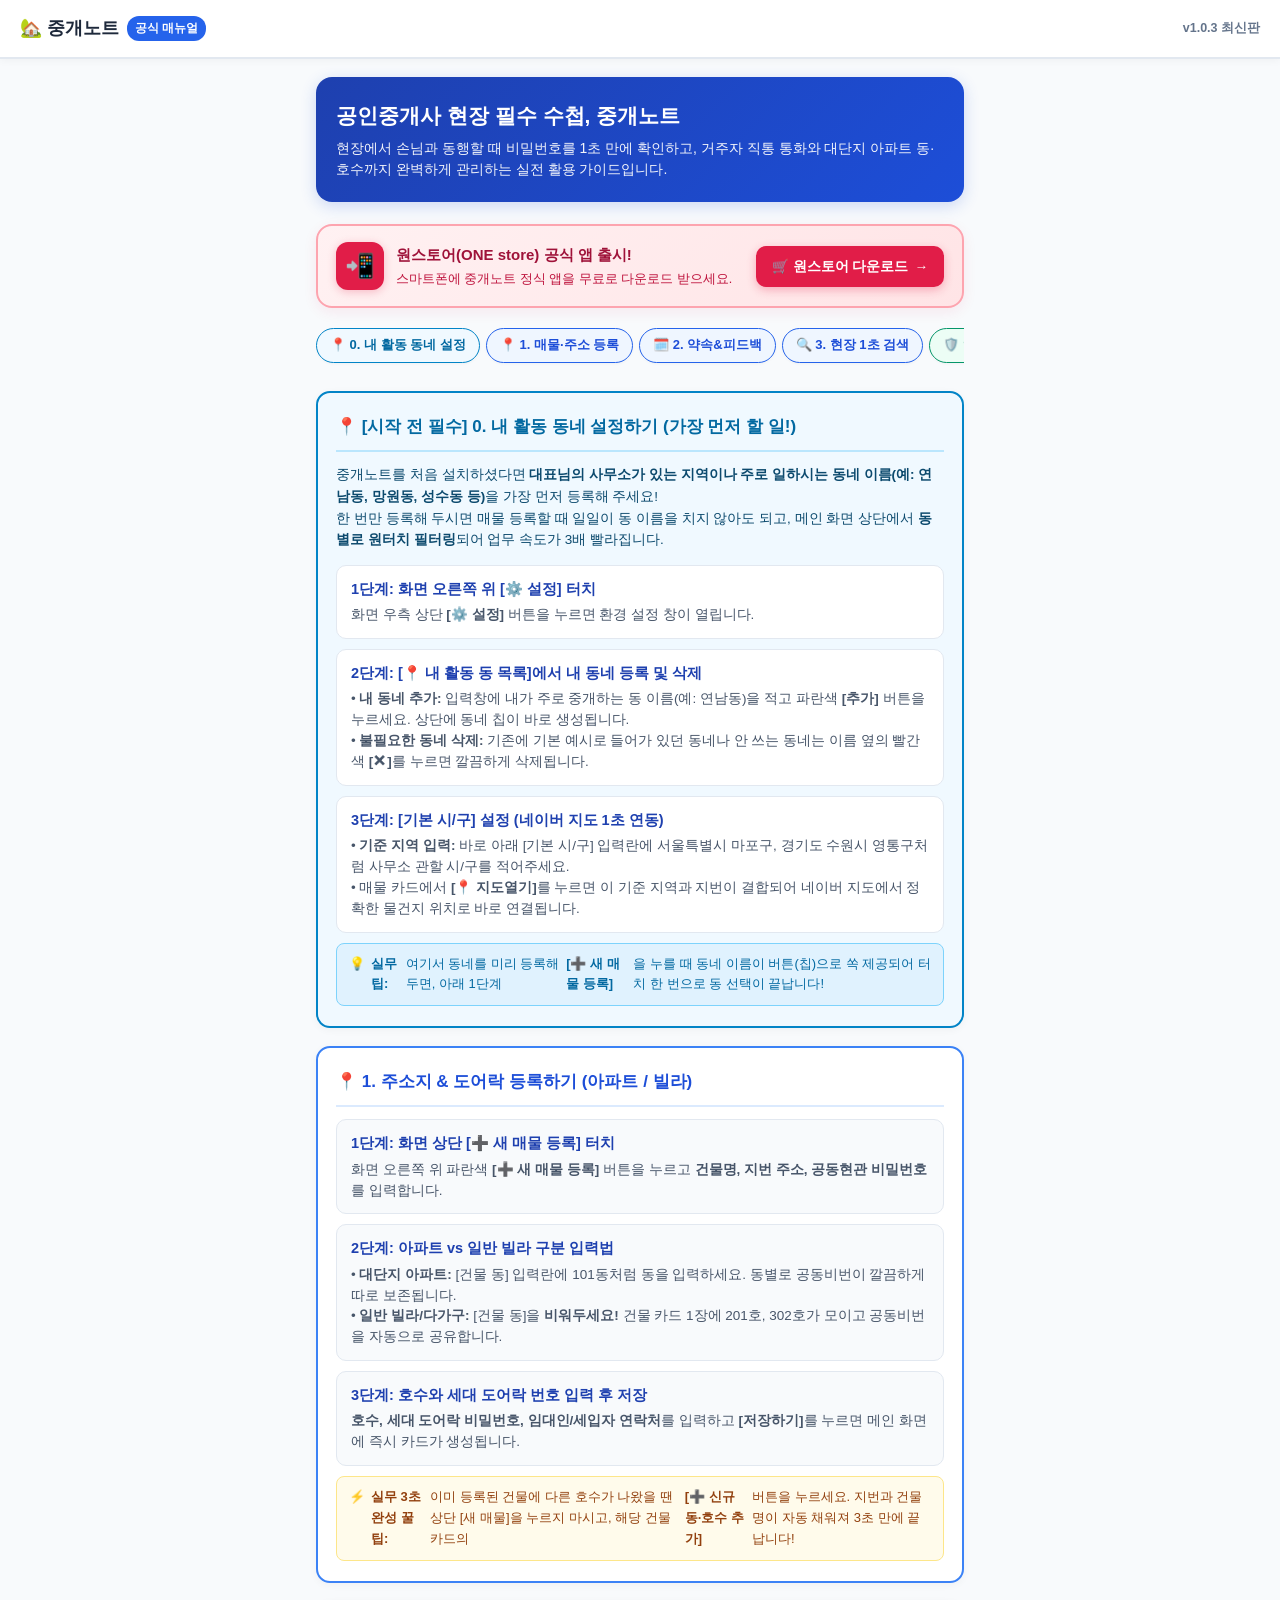
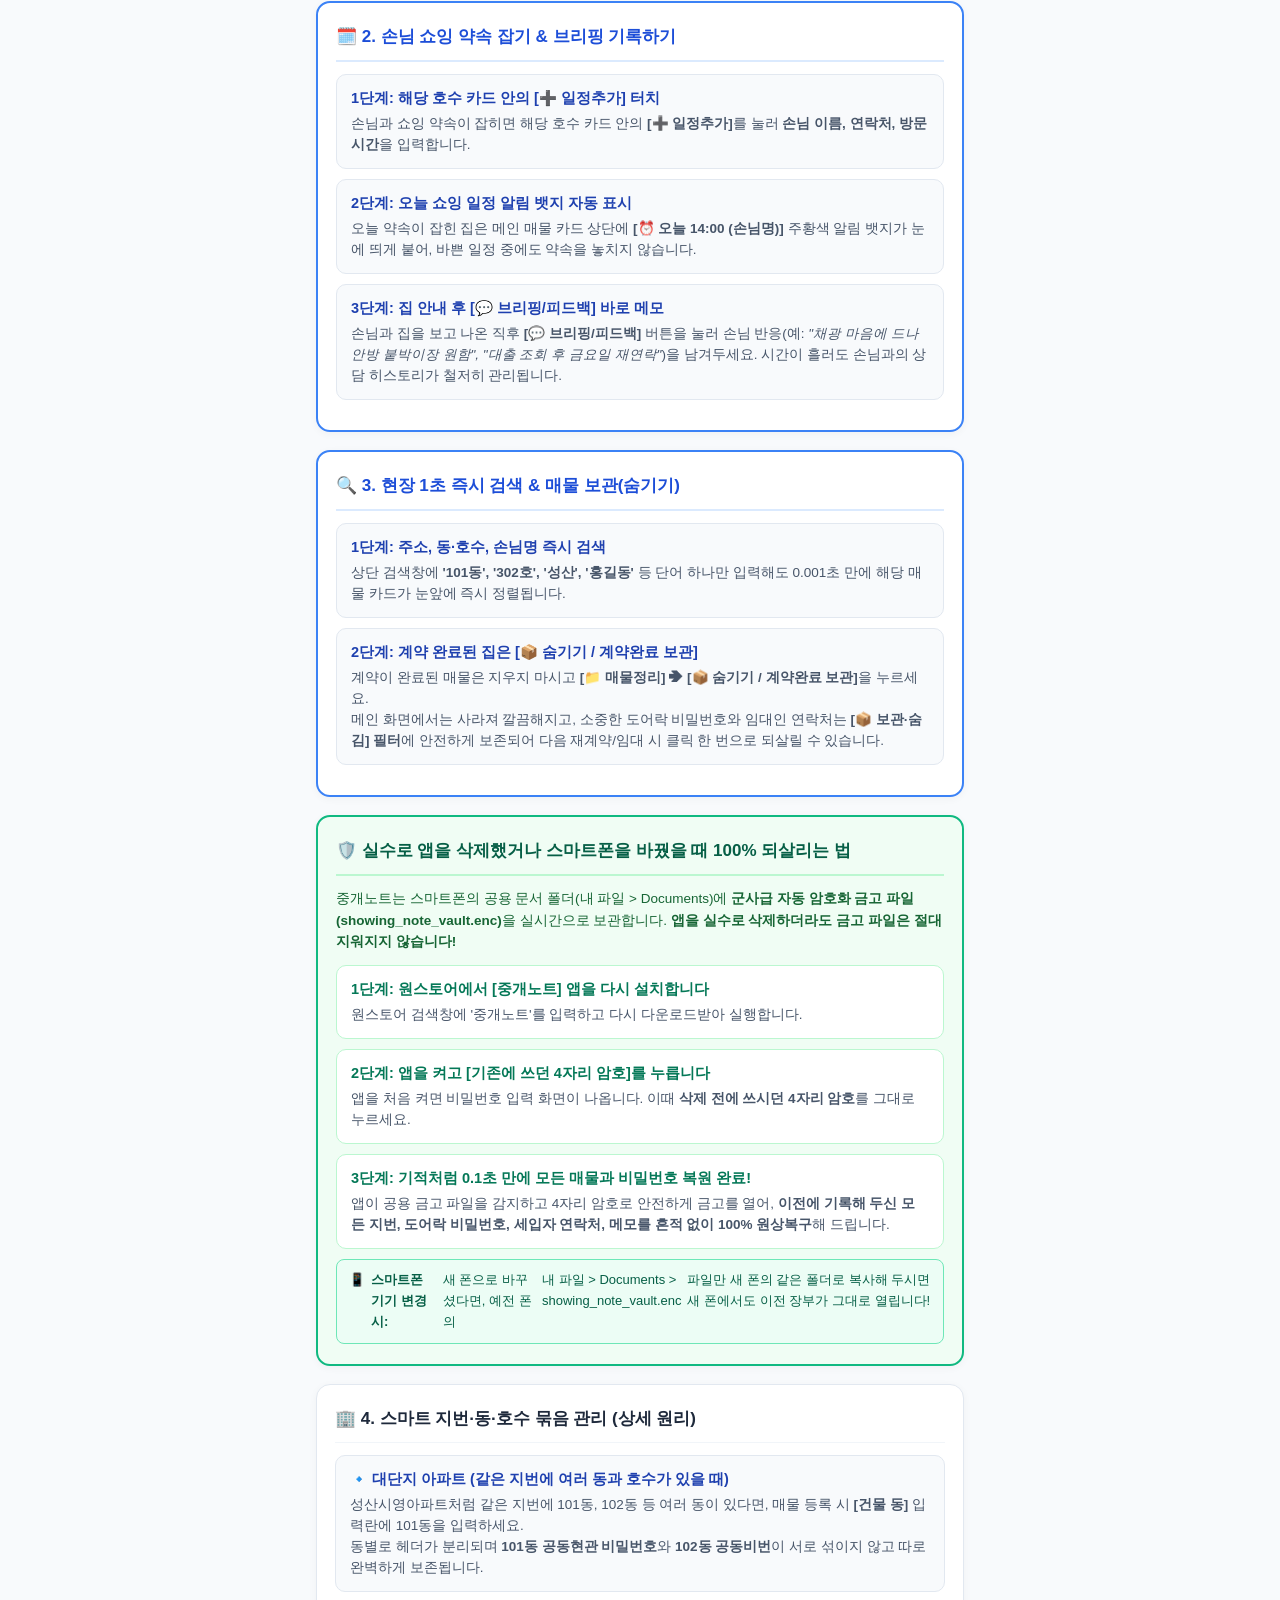
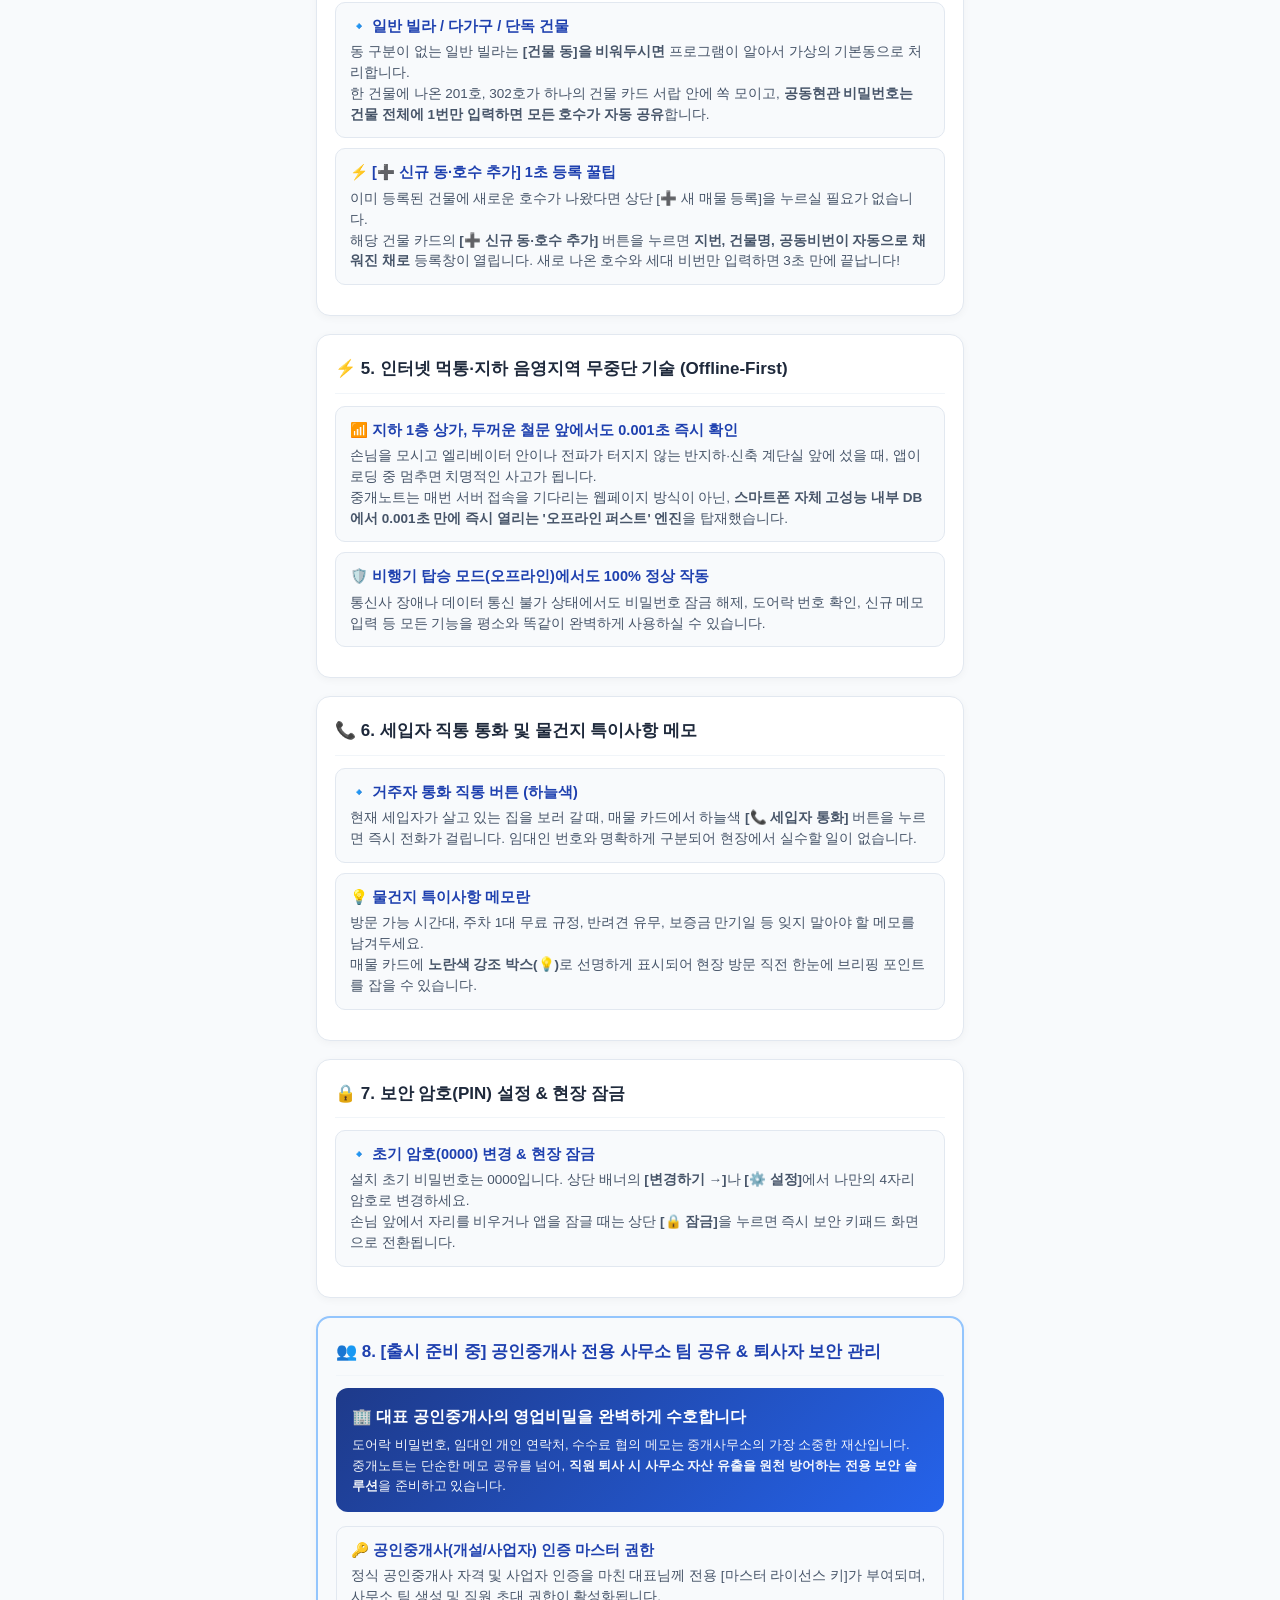
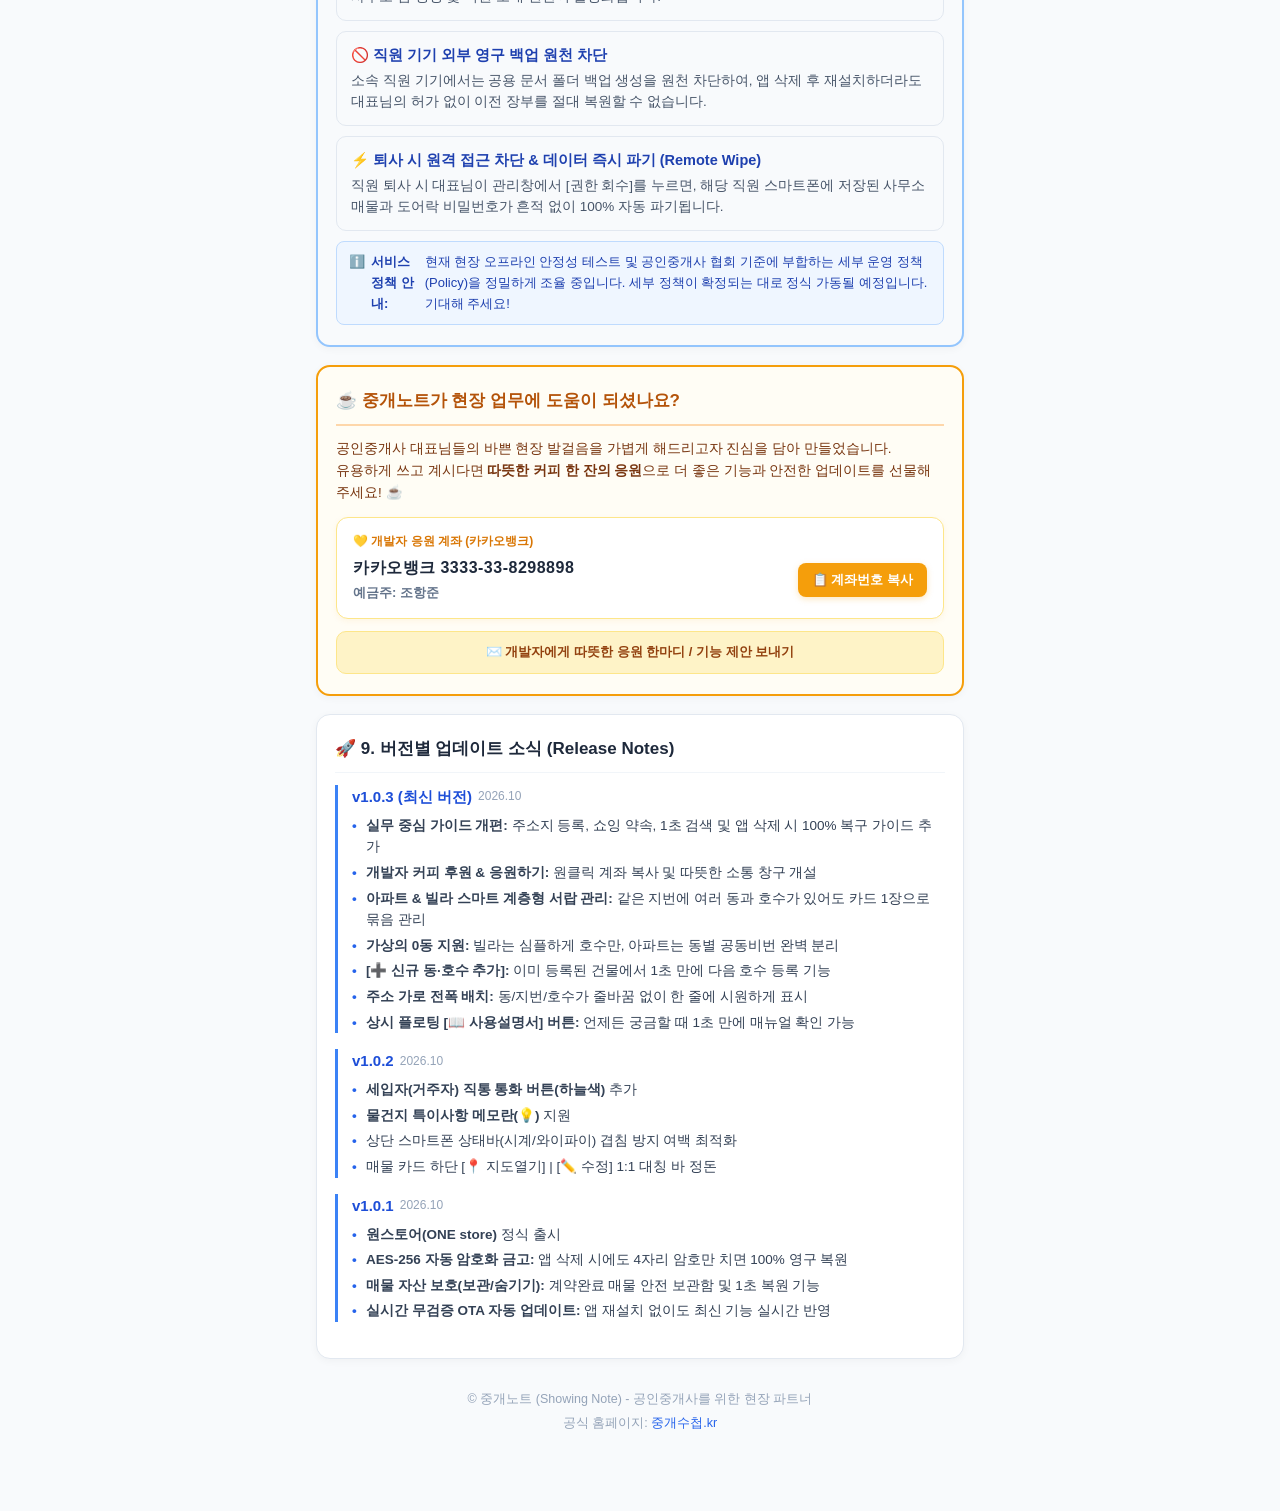
==== commit 16c61a19: "docs: add Step 0 neighborhood settings to manual" ====
--- a/guide.html
+++ b/guide.html
@@ -221,6 +221,7 @@
 
     <!-- Quick Navigation Bar -->
     <div class="toc-bar">
+      <a href="#sec-dong-settings" class="toc-pill" style="border-color: #0284c7; color: #0369a1; background: #f0f9ff; font-weight: 800;">📍 0. 내 활동 동네 설정</a>
       <a href="#sec-register" class="toc-pill" style="border-color: #2563eb; color: #1d4ed8; background: #eff6ff;">📍 1. 매물·주소 등록</a>
       <a href="#sec-schedule" class="toc-pill" style="border-color: #2563eb; color: #1d4ed8; background: #eff6ff;">🗓️ 2. 약속&피드백</a>
       <a href="#sec-search" class="toc-pill" style="border-color: #2563eb; color: #1d4ed8; background: #eff6ff;">🔍 3. 현장 1초 검색</a>
@@ -232,6 +233,45 @@
       <a href="#sec-security" class="toc-pill">🔒 암호 설정</a>
       <a href="#sec-team-preview" class="toc-pill">👥 사무소 팀 공유(준비 중)</a>
       <a href="#sec-release" class="toc-pill">🚀 업데이트 소식</a>
+    </div>
+
+    <!-- 📍 [시작 전 필수] 0. 내 활동 동네(동 이름) 및 기본 지역 설정 -->
+    <div class="guide-section" id="sec-dong-settings" style="border: 2px solid #0284c7; background: #f0f9ff;">
+      <div class="section-title" style="color: #0369a1; border-bottom: 2px solid #bae6fd;">
+        <span>📍 [시작 전 필수] 0. 내 활동 동네 설정하기 (가장 먼저 할 일!)</span>
+      </div>
+
+      <p style="font-size: 13.5px; color: #0c4a6e; line-height: 1.6; margin-bottom: 14px;">
+        중개노트를 처음 설치하셨다면 <b>대표님의 사무소가 있는 지역이나 주로 일하시는 동네 이름(예: 연남동, 망원동, 성수동 등)</b>을 가장 먼저 등록해 주세요!<br>
+        한 번만 등록해 두시면 매물 등록할 때 일일이 동 이름을 치지 않아도 되고, 메인 화면 상단에서 <b>동별로 원터치 필터링</b>되어 업무 속도가 3배 빨라집니다.
+      </p>
+
+      <div class="step-box" style="background: #ffffff;">
+        <div class="step-title">1단계: 화면 오른쪽 위 [⚙️ 설정] 터치</div>
+        <div class="step-desc">
+          화면 우측 상단 <b>[⚙️ 설정]</b> 버튼을 누르면 환경 설정 창이 열립니다.
+        </div>
+      </div>
+
+      <div class="step-box" style="background: #ffffff;">
+        <div class="step-title">2단계: [📍 내 활동 동 목록]에서 내 동네 등록 및 삭제</div>
+        <div class="step-desc">
+          • <b>내 동네 추가:</b> 입력창에 내가 주로 중개하는 동 이름(예: <code>연남동</code>)을 적고 파란색 <b>[추가]</b> 버튼을 누르세요. 상단에 동네 칩이 바로 생성됩니다.<br>
+          • <b>불필요한 동네 삭제:</b> 기존에 기본 예시로 들어가 있던 동네나 안 쓰는 동네는 이름 옆의 빨간색 <b>[✕]</b>를 누르면 깔끔하게 삭제됩니다.
+        </div>
+      </div>
+
+      <div class="step-box" style="background: #ffffff;">
+        <div class="step-title">3단계: [기본 시/구] 설정 (네이버 지도 1초 연동)</div>
+        <div class="step-desc">
+          • <b>기준 지역 입력:</b> 바로 아래 [기본 시/구] 입력란에 <code>서울특별시 마포구</code>, <code>경기도 수원시 영통구</code>처럼 사무소 관할 시/구를 적어주세요.<br>
+          • 매물 카드에서 <b>[📍 지도열기]</b>를 누르면 이 기준 지역과 지번이 결합되어 네이버 지도에서 정확한 물건지 위치로 바로 연결됩니다.
+        </div>
+      </div>
+
+      <div class="tip-box" style="background: #e0f2fe; border-color: #7dd3fc; color: #0369a1;">
+        💡 <b>실무 팁:</b> 여기서 동네를 미리 등록해 두면, 아래 1단계 <b>[➕ 새 매물 등록]</b>을 누를 때 동네 이름이 버튼(칩)으로 쏙 제공되어 터치 한 번으로 동 선택이 끝납니다!
+      </div>
     </div>
 
     <!-- 📍 [실무 1단계] 주소지 & 도어락 등록하기 -->
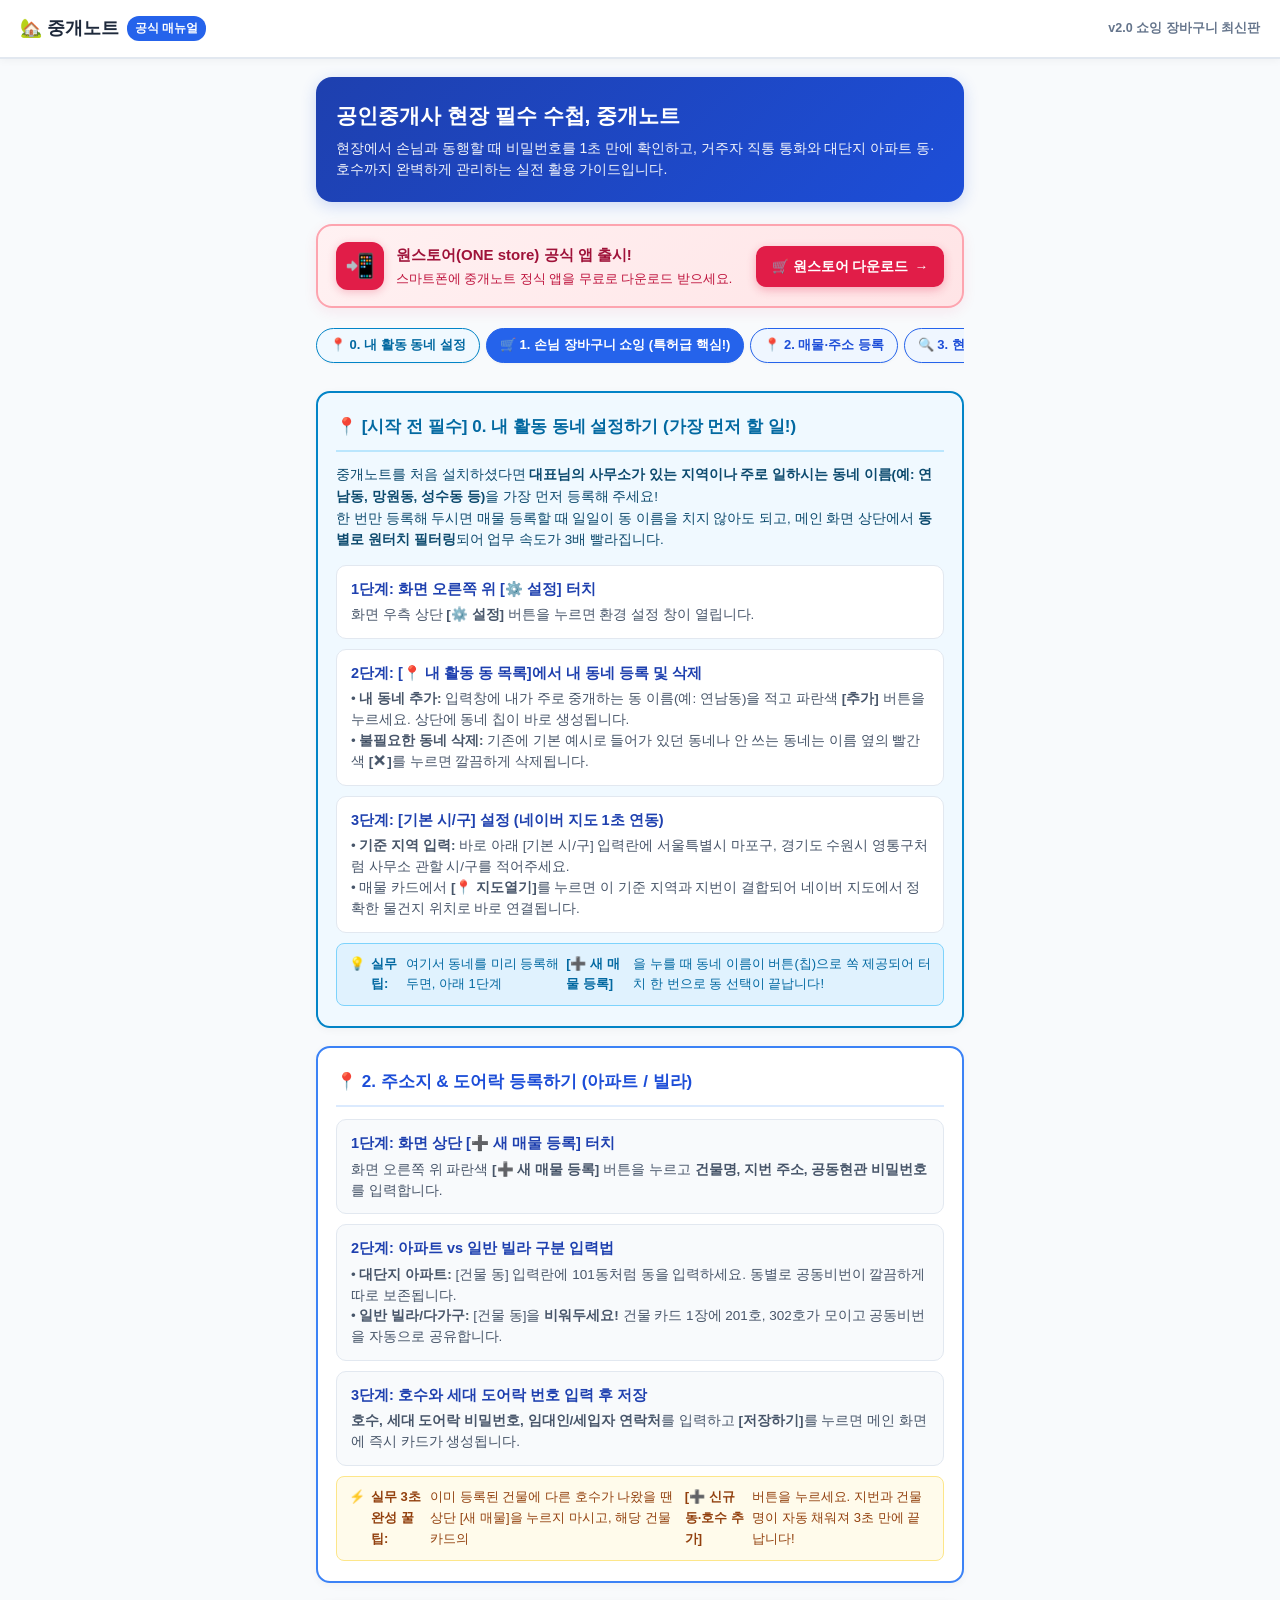
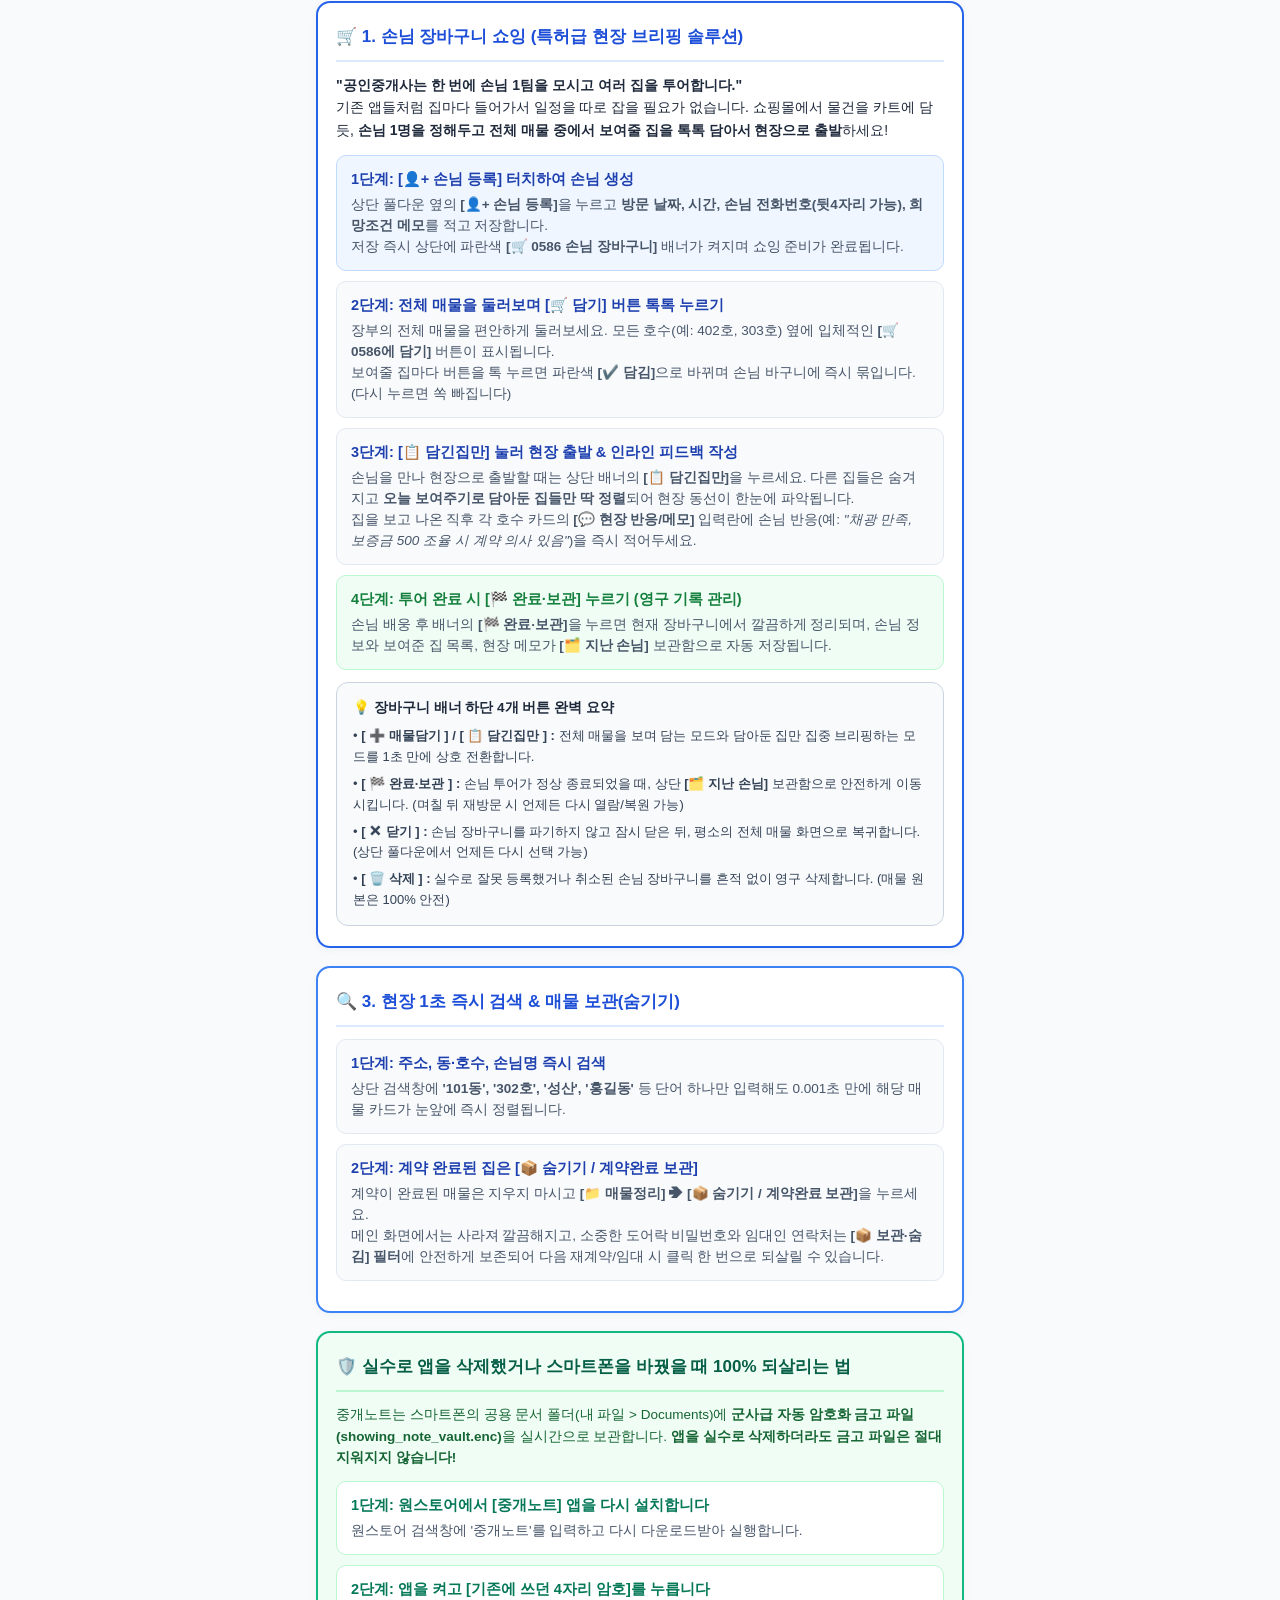
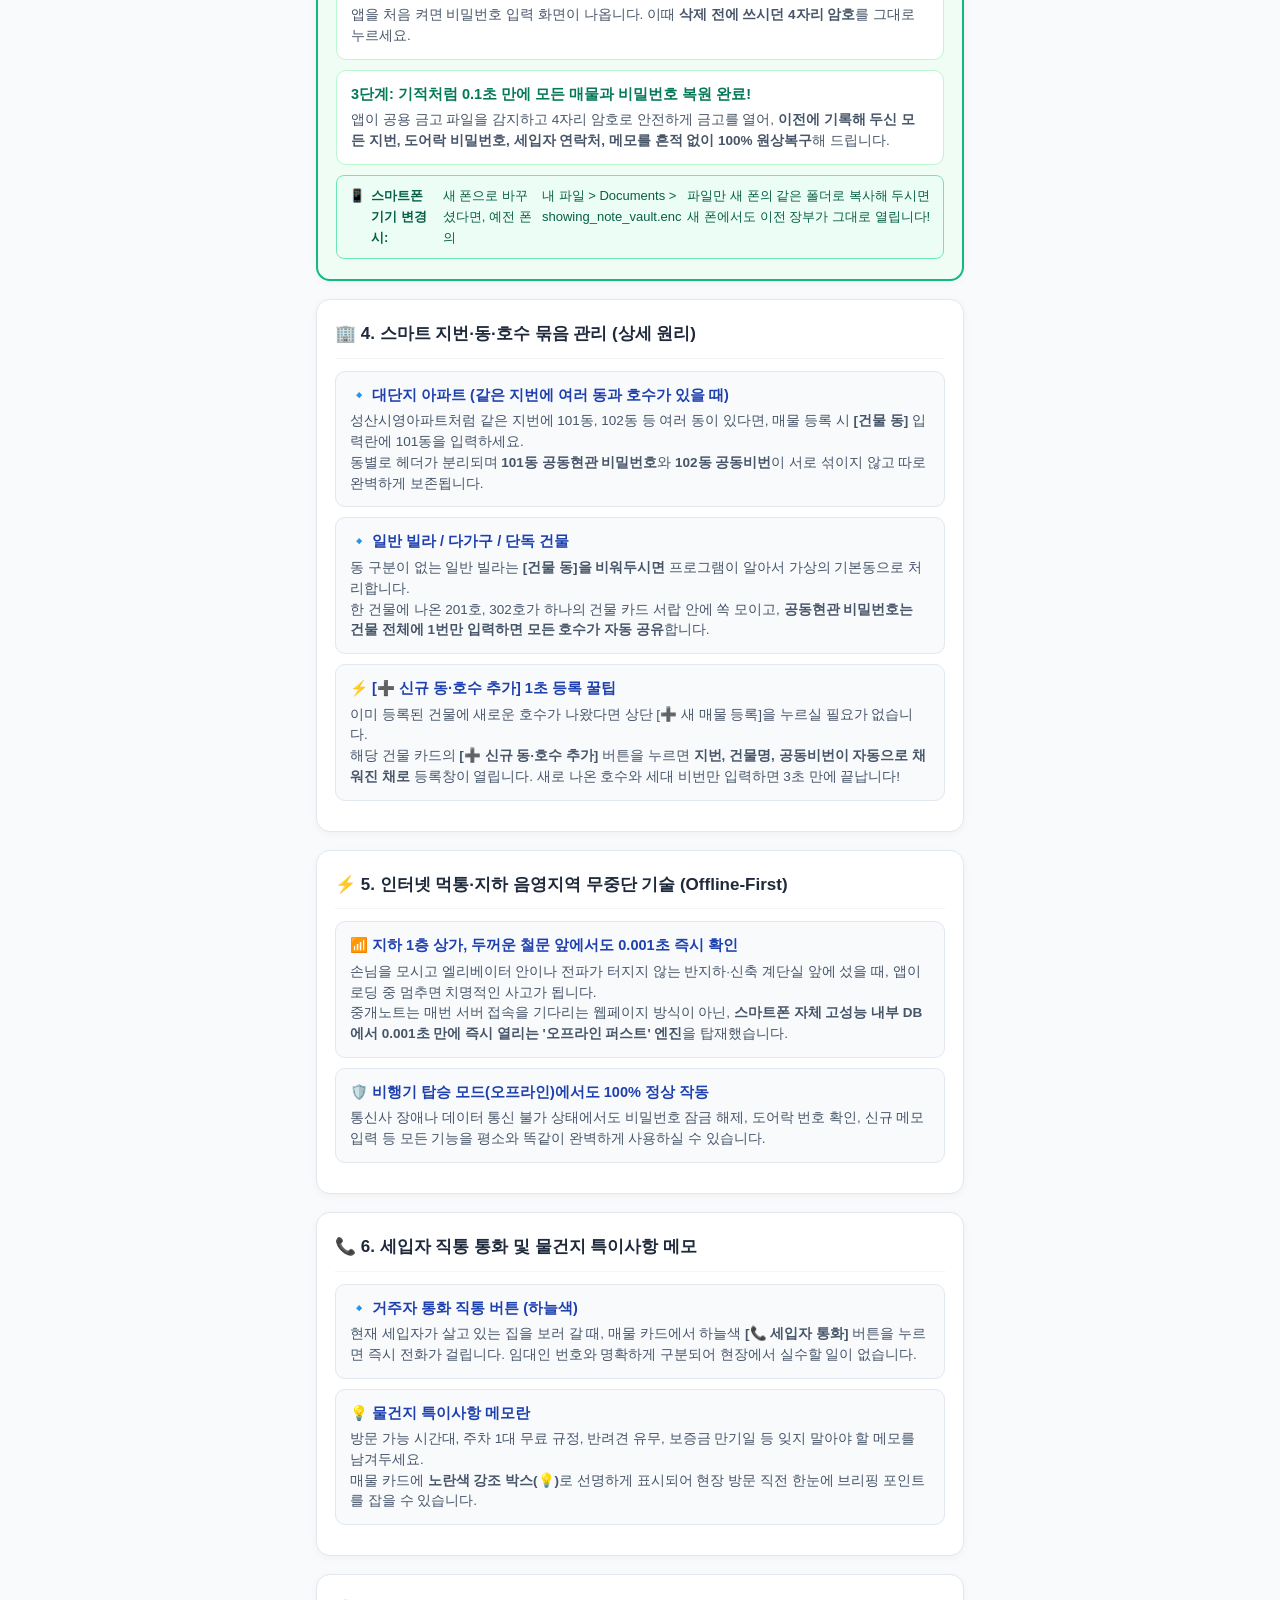
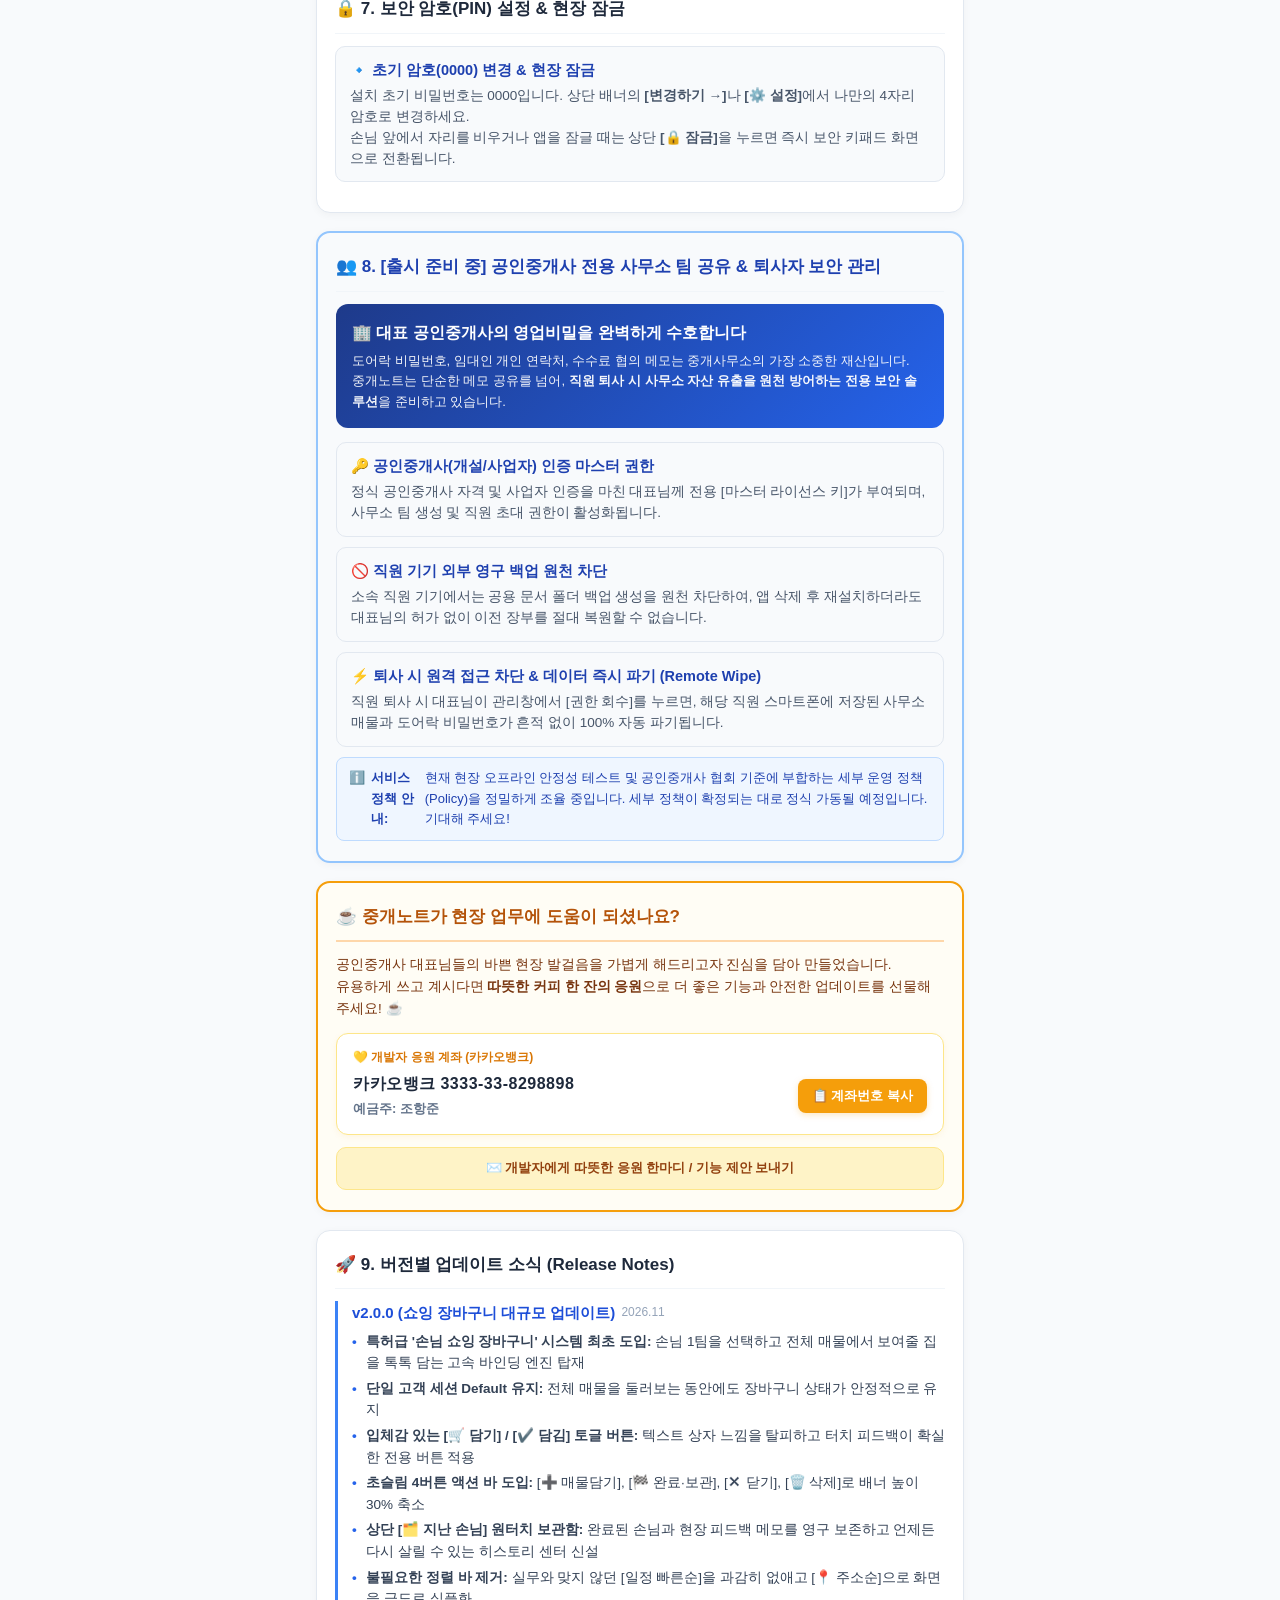
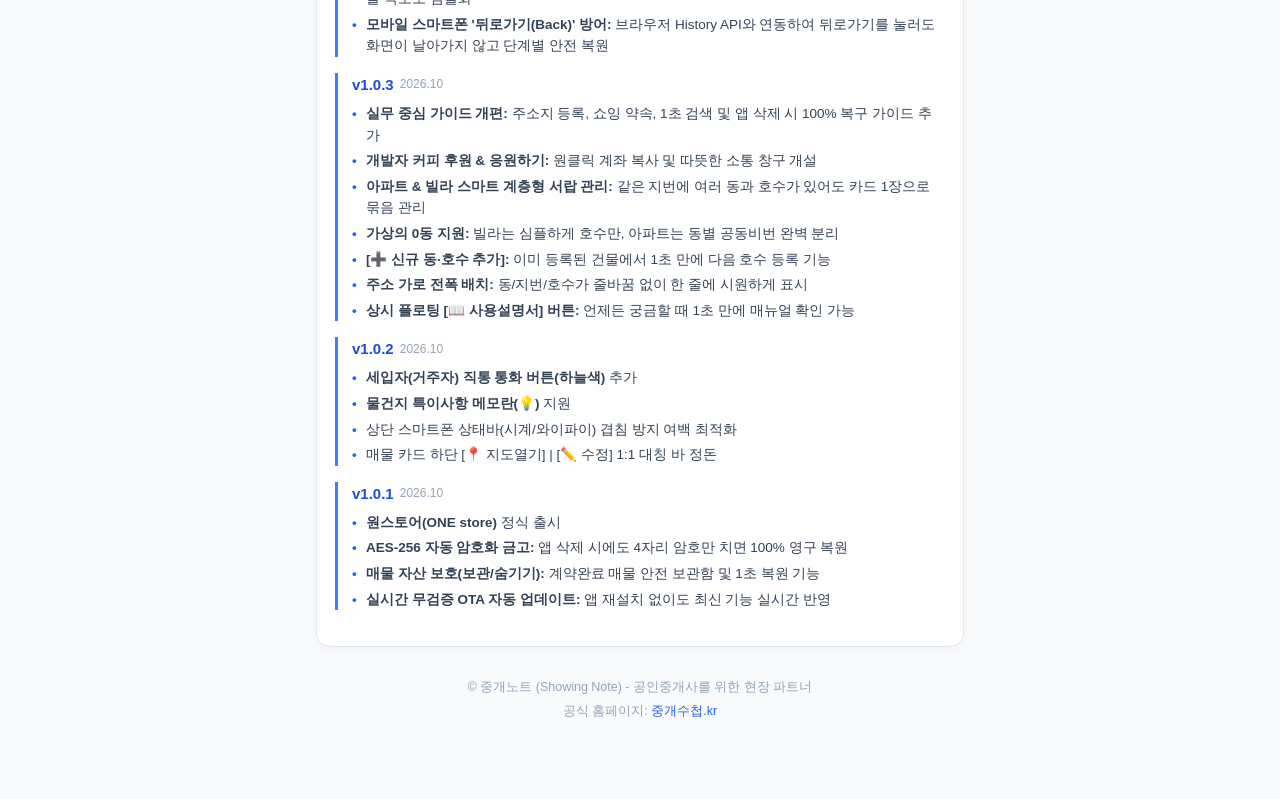
==== commit cee62a10: "chore(showing-note): fast deploy from C:\antigravity\showing-note" ====
--- a/guide.html
+++ b/guide.html
@@ -191,7 +191,7 @@
       <span class="version-tag">공식 매뉴얼</span>
     </div>
     <div style="font-size: 12.5px; font-weight: 700; color: #64748b;">
-      v1.0.3 최신판
+      v2.0 쇼잉 장바구니 최신판
     </div>
   </header>
 
@@ -222,8 +222,8 @@
     <!-- Quick Navigation Bar -->
     <div class="toc-bar">
       <a href="#sec-dong-settings" class="toc-pill" style="border-color: #0284c7; color: #0369a1; background: #f0f9ff; font-weight: 800;">📍 0. 내 활동 동네 설정</a>
-      <a href="#sec-register" class="toc-pill" style="border-color: #2563eb; color: #1d4ed8; background: #eff6ff;">📍 1. 매물·주소 등록</a>
-      <a href="#sec-schedule" class="toc-pill" style="border-color: #2563eb; color: #1d4ed8; background: #eff6ff;">🗓️ 2. 약속&피드백</a>
+      <a href="#sec-basket-showing" class="toc-pill" style="border-color: #2563eb; color: #ffffff; background: #2563eb; font-weight: 900;">🛒 1. 손님 장바구니 쇼잉 (특허급 핵심!)</a>
+      <a href="#sec-register" class="toc-pill" style="border-color: #2563eb; color: #1d4ed8; background: #eff6ff;">📍 2. 매물·주소 등록</a>
       <a href="#sec-search" class="toc-pill" style="border-color: #2563eb; color: #1d4ed8; background: #eff6ff;">🔍 3. 현장 1초 검색</a>
       <a href="#sec-recovery" class="toc-pill" style="border-color: #059669; color: #047857; background: #ecfdf5;">🛡️ 앱 삭제/복구 방법</a>
       <a href="#sec-donation" class="toc-pill" style="border-color: #d97706; color: #b45309; background: #fffbeb;">☕ 따뜻한 응원하기</a>
@@ -274,10 +274,10 @@
       </div>
     </div>
 
-    <!-- 📍 [실무 1단계] 주소지 & 도어락 등록하기 -->
+    <!-- 📍 [실무 2단계] 주소지 & 도어락 등록하기 -->
     <div class="guide-section" id="sec-register" style="border: 2px solid #3b82f6;">
       <div class="section-title" style="color: #1d4ed8; border-bottom: 2px solid #dbeafe;">
-        <span>📍 1. 주소지 & 도어락 등록하기 (아파트 / 빌라)</span>
+        <span>📍 2. 주소지 & 도어락 등록하기 (아파트 / 빌라)</span>
       </div>
 
       <div class="step-box">
@@ -307,30 +307,56 @@
       </div>
     </div>
 
-    <!-- 🗓️ [실무 2단계] 손님 쇼잉 약속 & 브리핑 기록하기 -->
-    <div class="guide-section" id="sec-schedule" style="border: 2px solid #3b82f6;">
+    <!-- 🛒 [특허급 핵심 기능] 1. 손님 장바구니 쇼잉 & 현장 브리핑 완벽 가이드 -->
+    <div class="guide-section" id="sec-basket-showing" style="border: 2px solid #2563eb; background: #ffffff;">
       <div class="section-title" style="color: #1d4ed8; border-bottom: 2px solid #dbeafe;">
-        <span>🗓️ 2. 손님 쇼잉 약속 잡기 & 브리핑 기록하기</span>
-      </div>
-
-      <div class="step-box">
-        <div class="step-title">1단계: 해당 호수 카드 안의 [➕ 일정추가] 터치</div>
-        <div class="step-desc">
-          손님과 쇼잉 약속이 잡히면 해당 호수 카드 안의 <b>[➕ 일정추가]</b>를 눌러 <b>손님 이름, 연락처, 방문 시간</b>을 입력합니다.
-        </div>
-      </div>
-
-      <div class="step-box">
-        <div class="step-title">2단계: 오늘 쇼잉 일정 알림 뱃지 자동 표시</div>
-        <div class="step-desc">
-          오늘 약속이 잡힌 집은 메인 매물 카드 상단에 <b>[⏰ 오늘 14:00 (손님명)]</b> 주황색 알림 뱃지가 눈에 띄게 붙어, 바쁜 일정 중에도 약속을 놓치지 않습니다.
-        </div>
-      </div>
-
-      <div class="step-box">
-        <div class="step-title">3단계: 집 안내 후 [💬 브리핑/피드백] 바로 메모</div>
-        <div class="step-desc">
-          손님과 집을 보고 나온 직후 <b>[💬 브리핑/피드백]</b> 버튼을 눌러 손님 반응(예: <i>"채광 마음에 드나 안방 붙박이장 원함", "대출 조회 후 금요일 재연락"</i>)을 남겨두세요. 시간이 흘러도 손님과의 상담 히스토리가 철저히 관리됩니다.
+        <span>🛒 1. 손님 장바구니 쇼잉 (특허급 현장 브리핑 솔루션)</span>
+      </div>
+
+      <p style="font-size: 14px; color: #1e293b; line-height: 1.6; margin-bottom: 14px;">
+        <b>"공인중개사는 한 번에 손님 1팀을 모시고 여러 집을 투어합니다."</b><br>
+        기존 앱들처럼 집마다 들어가서 일정을 따로 잡을 필요가 없습니다. 쇼핑몰에서 물건을 카트에 담듯, <b>손님 1명을 정해두고 전체 매물 중에서 보여줄 집을 톡톡 담아서 현장으로 출발</b>하세요!
+      </p>
+
+      <div class="step-box" style="background: #eff6ff; border-color: #bfdbfe;">
+        <div class="step-title" style="color: #1e40af;">1단계: [👤+ 손님 등록] 터치하여 손님 생성</div>
+        <div class="step-desc">
+          상단 풀다운 옆의 <b>[👤+ 손님 등록]</b>을 누르고 <b>방문 날짜, 시간, 손님 전화번호(뒷4자리 가능), 희망조건 메모</b>를 적고 저장합니다.<br>
+          저장 즉시 상단에 파란색 <b>[🛒 0586 손님 장바구니]</b> 배너가 켜지며 쇼잉 준비가 완료됩니다.
+        </div>
+      </div>
+
+      <div class="step-box" style="background: #f8fafc;">
+        <div class="step-title" style="color: #1e40af;">2단계: 전체 매물을 둘러보며 [🛒 담기] 버튼 톡톡 누르기</div>
+        <div class="step-desc">
+          장부의 전체 매물을 편안하게 둘러보세요. 모든 호수(예: 402호, 303호) 옆에 입체적인 <b>[🛒 0586에 담기]</b> 버튼이 표시됩니다.<br>
+          보여줄 집마다 버튼을 톡 누르면 파란색 <b>[✔️ 담김]</b>으로 바뀌며 손님 바구니에 즉시 묶입니다. (다시 누르면 쏙 빠집니다)
+        </div>
+      </div>
+
+      <div class="step-box" style="background: #f8fafc;">
+        <div class="step-title" style="color: #1e40af;">3단계: [📋 담긴집만] 눌러 현장 출발 & 인라인 피드백 작성</div>
+        <div class="step-desc">
+          손님을 만나 현장으로 출발할 때는 상단 배너의 <b>[📋 담긴집만]</b>을 누르세요. 다른 집들은 숨겨지고 <b>오늘 보여주기로 담아둔 집들만 딱 정렬</b>되어 현장 동선이 한눈에 파악됩니다.<br>
+          집을 보고 나온 직후 각 호수 카드의 <b>[💬 현장 반응/메모]</b> 입력란에 손님 반응(예: <i>"채광 만족, 보증금 500 조율 시 계약 의사 있음"</i>)을 즉시 적어두세요.
+        </div>
+      </div>
+
+      <div class="step-box" style="background: #f0fdf4; border-color: #bbf7d0;">
+        <div class="step-title" style="color: #15803d;">4단계: 투어 완료 시 [🏁 완료·보관] 누르기 (영구 기록 관리)</div>
+        <div class="step-desc">
+          손님 배웅 후 배너의 <b>[🏁 완료·보관]</b>을 누르면 현재 장바구니에서 깔끔하게 정리되며, 손님 정보와 보여준 집 목록, 현장 메모가 <b>[🗂️ 지난 손님]</b> 보관함으로 자동 저장됩니다.
+        </div>
+      </div>
+
+      <!-- 배너 4버튼 상세 기능 안내 카드 -->
+      <div style="background: #f8fafc; border: 1.5px solid #cbd5e1; border-radius: 12px; padding: 14px 16px; margin-top: 12px;">
+        <div style="font-size: 13.5px; font-weight: 900; color: #1e293b; margin-bottom: 8px;">💡 장바구니 배너 하단 4개 버튼 완벽 요약</div>
+        <div style="display: flex; flex-direction: column; gap: 6px; font-size: 13px; color: #334155;">
+          <div>• <b>[ ➕ 매물담기 ] / [ 📋 담긴집만 ] :</b> 전체 매물을 보며 담는 모드와 담아둔 집만 집중 브리핑하는 모드를 1초 만에 상호 전환합니다.</div>
+          <div>• <b>[ 🏁 완료·보관 ] :</b> 손님 투어가 정상 종료되었을 때, 상단 <b>[🗂️ 지난 손님]</b> 보관함으로 안전하게 이동시킵니다. (며칠 뒤 재방문 시 언제든 다시 열람/복원 가능)</div>
+          <div>• <b>[ ✕ 닫기 ] :</b> 손님 장바구니를 파기하지 않고 잠시 닫은 뒤, 평소의 전체 매물 화면으로 복귀합니다. (상단 풀다운에서 언제든 다시 선택 가능)</div>
+          <div>• <b>[ 🗑️ 삭제 ] :</b> 실수로 잘못 등록했거나 취소된 손님 장바구니를 흔적 없이 영구 삭제합니다. (매물 원본은 100% 안전)</div>
         </div>
       </div>
     </div>
@@ -572,7 +598,23 @@
 
       <div class="release-item">
         <div class="release-ver">
-          <span>v1.0.3 (최신 버전)</span>
+          <span>v2.0.0 (쇼잉 장바구니 대규모 업데이트)</span>
+          <span class="release-date">2026.11</span>
+        </div>
+        <ul class="release-list">
+          <li><b>특허급 '손님 쇼잉 장바구니' 시스템 최초 도입:</b> 손님 1팀을 선택하고 전체 매물에서 보여줄 집을 톡톡 담는 고속 바인딩 엔진 탑재</li>
+          <li><b>단일 고객 세션 Default 유지:</b> 전체 매물을 둘러보는 동안에도 장바구니 상태가 안정적으로 유지</li>
+          <li><b>입체감 있는 [🛒 담기] / [✔️ 담김] 토글 버튼:</b> 텍스트 상자 느낌을 탈피하고 터치 피드백이 확실한 전용 버튼 적용</li>
+          <li><b>초슬림 4버튼 액션 바 도입:</b> <code>[➕ 매물담기]</code>, <code>[🏁 완료·보관]</code>, <code>[✕ 닫기]</code>, <code>[🗑️ 삭제]</code>로 배너 높이 30% 축소</li>
+          <li><b>상단 [🗂️ 지난 손님] 원터치 보관함:</b> 완료된 손님과 현장 피드백 메모를 영구 보존하고 언제든 다시 살릴 수 있는 히스토리 센터 신설</li>
+          <li><b>불필요한 정렬 바 제거:</b> 실무와 맞지 않던 <code>[일정 빠른순]</code>을 과감히 없애고 <code>[📍 주소순]</code>으로 화면을 극도로 심플화</li>
+          <li><b>모바일 스마트폰 '뒤로가기(Back)' 방어:</b> 브라우저 History API와 연동하여 뒤로가기를 눌러도 화면이 날아가지 않고 단계별 안전 복원</li>
+        </ul>
+      </div>
+
+      <div class="release-item">
+        <div class="release-ver">
+          <span>v1.0.3</span>
           <span class="release-date">2026.10</span>
         </div>
         <ul class="release-list">
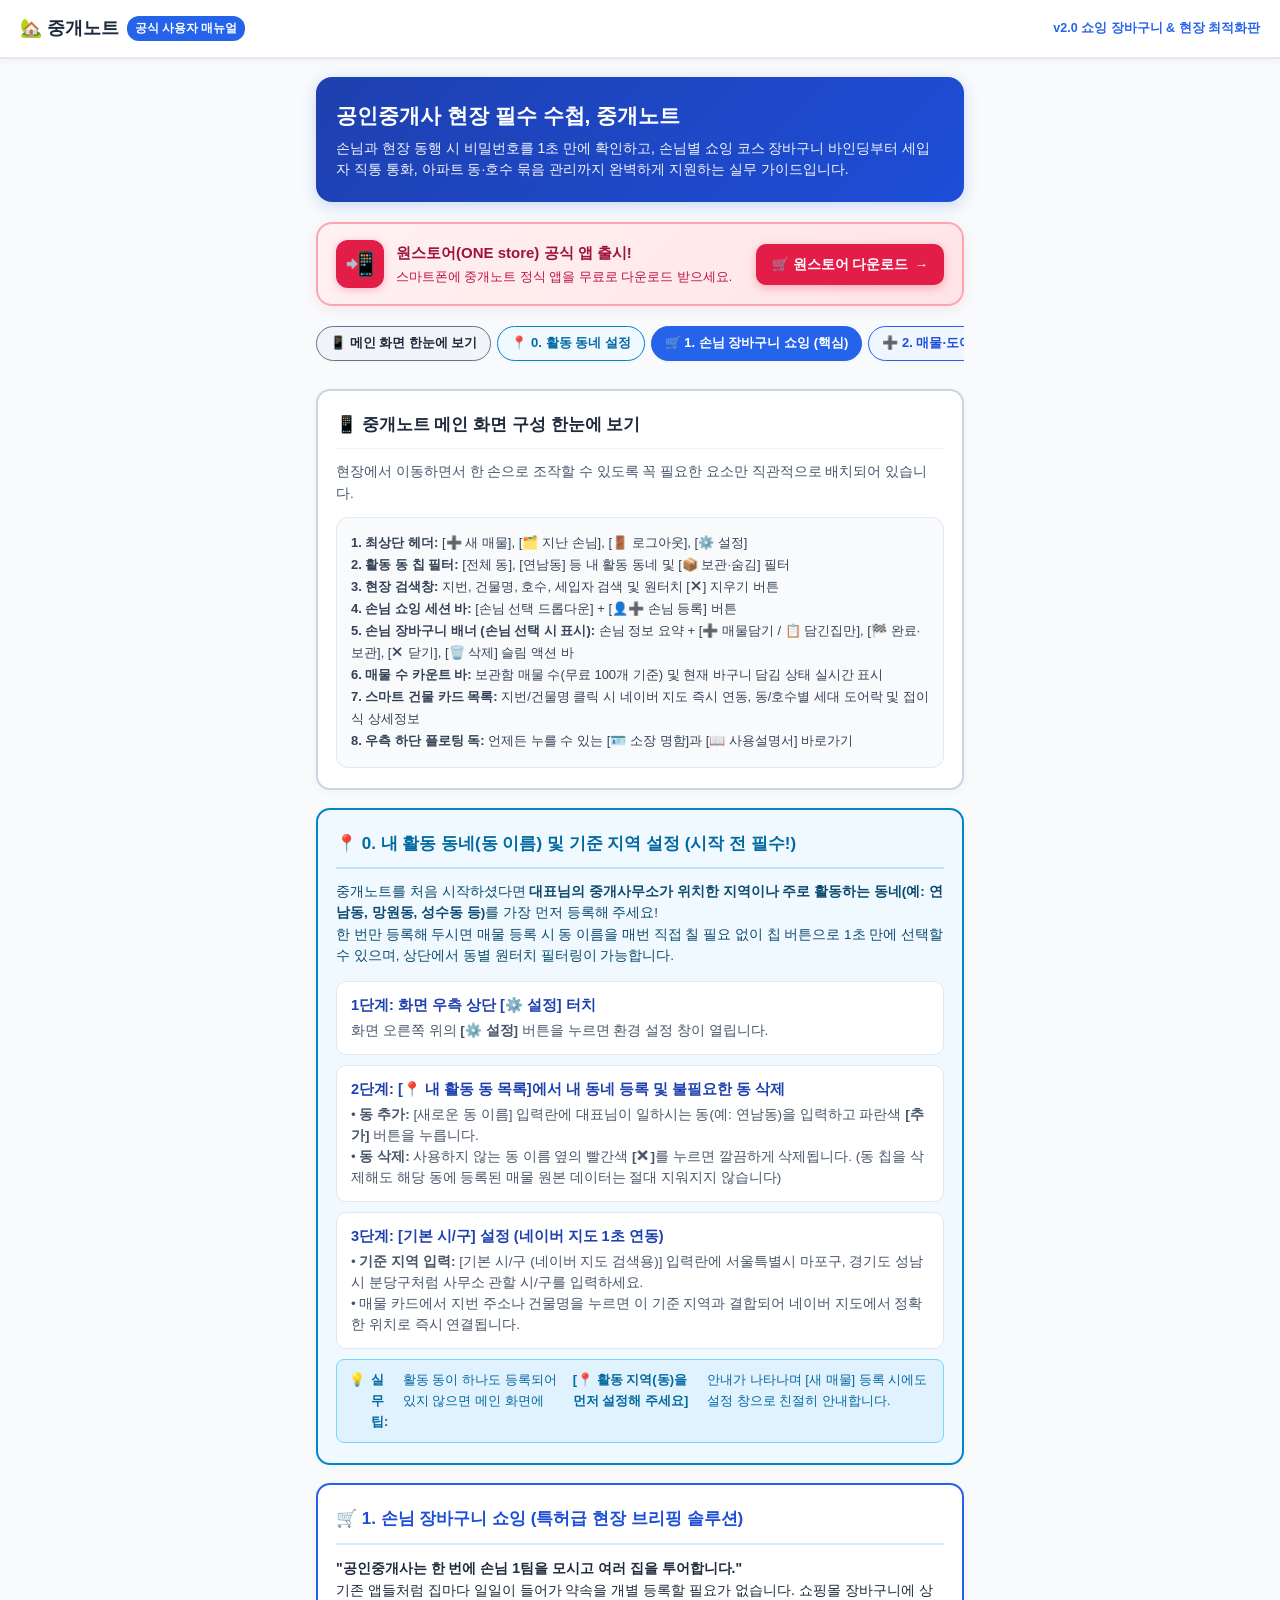
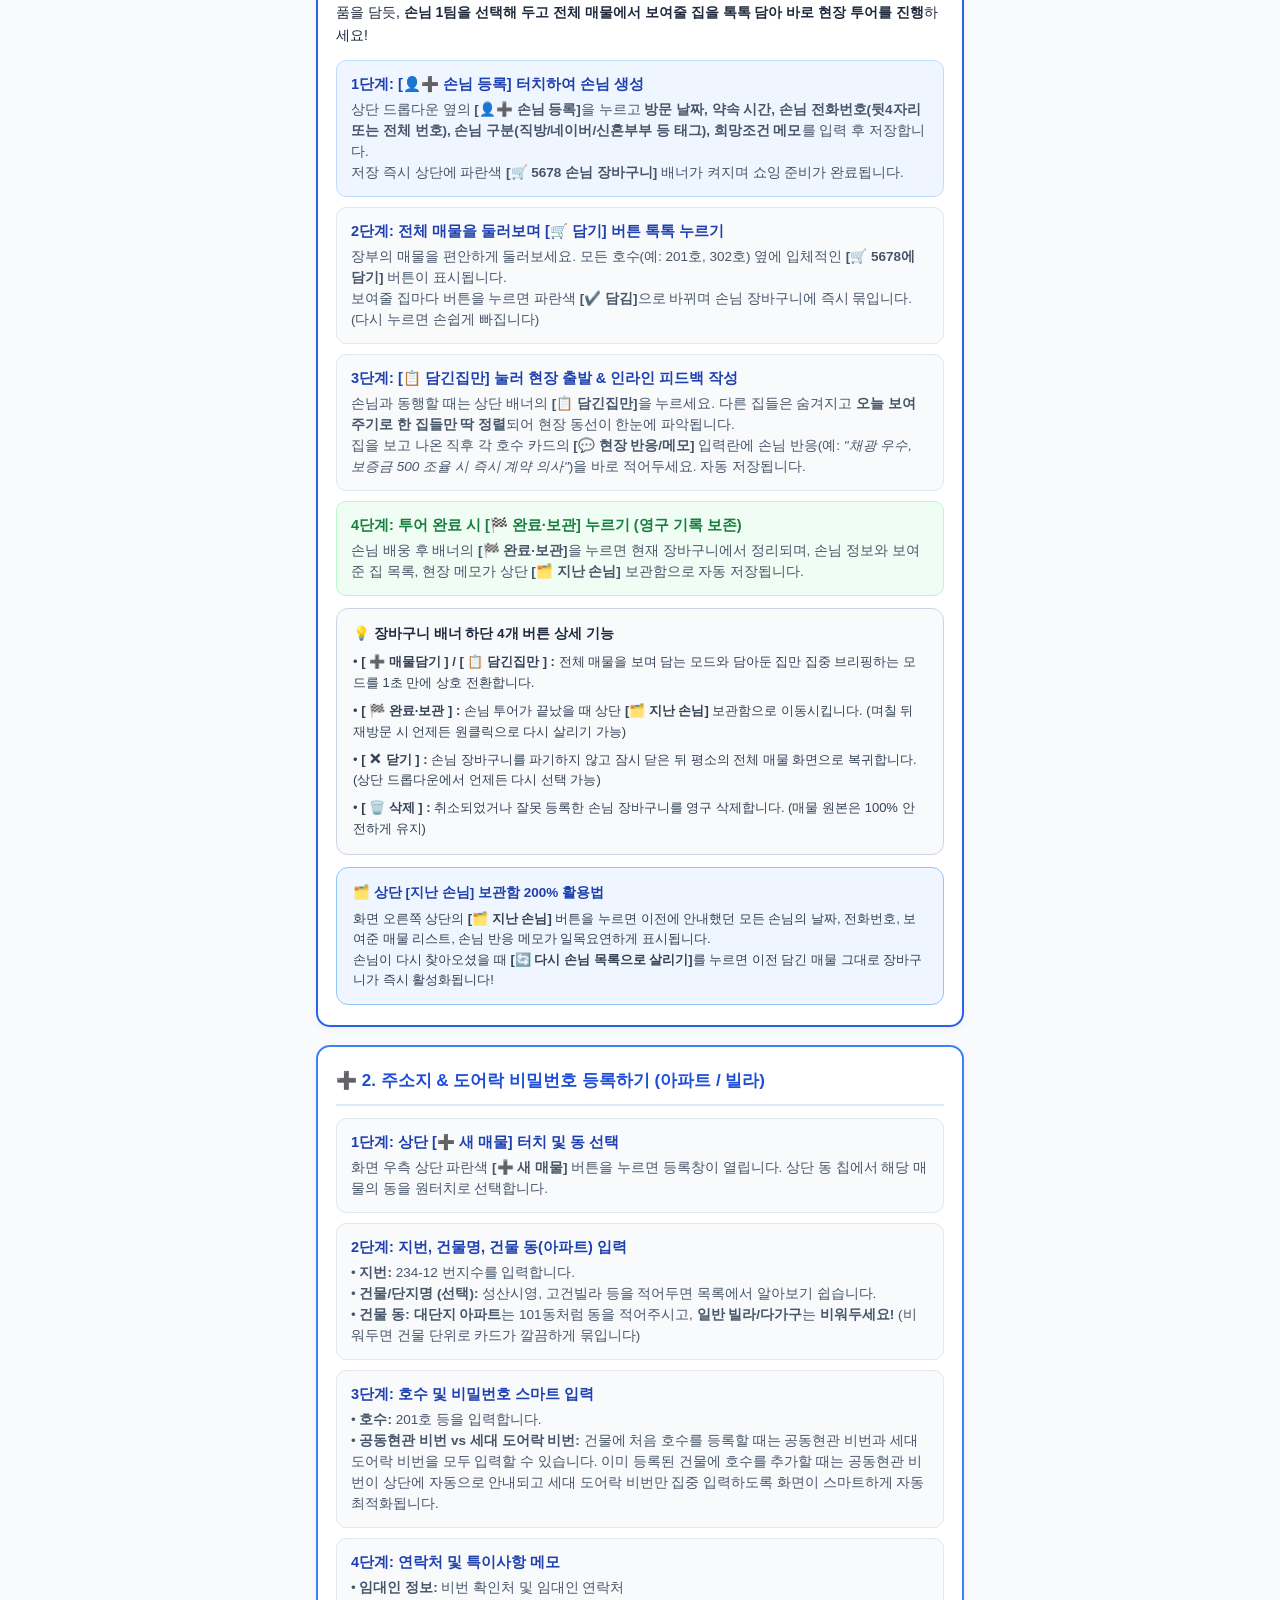
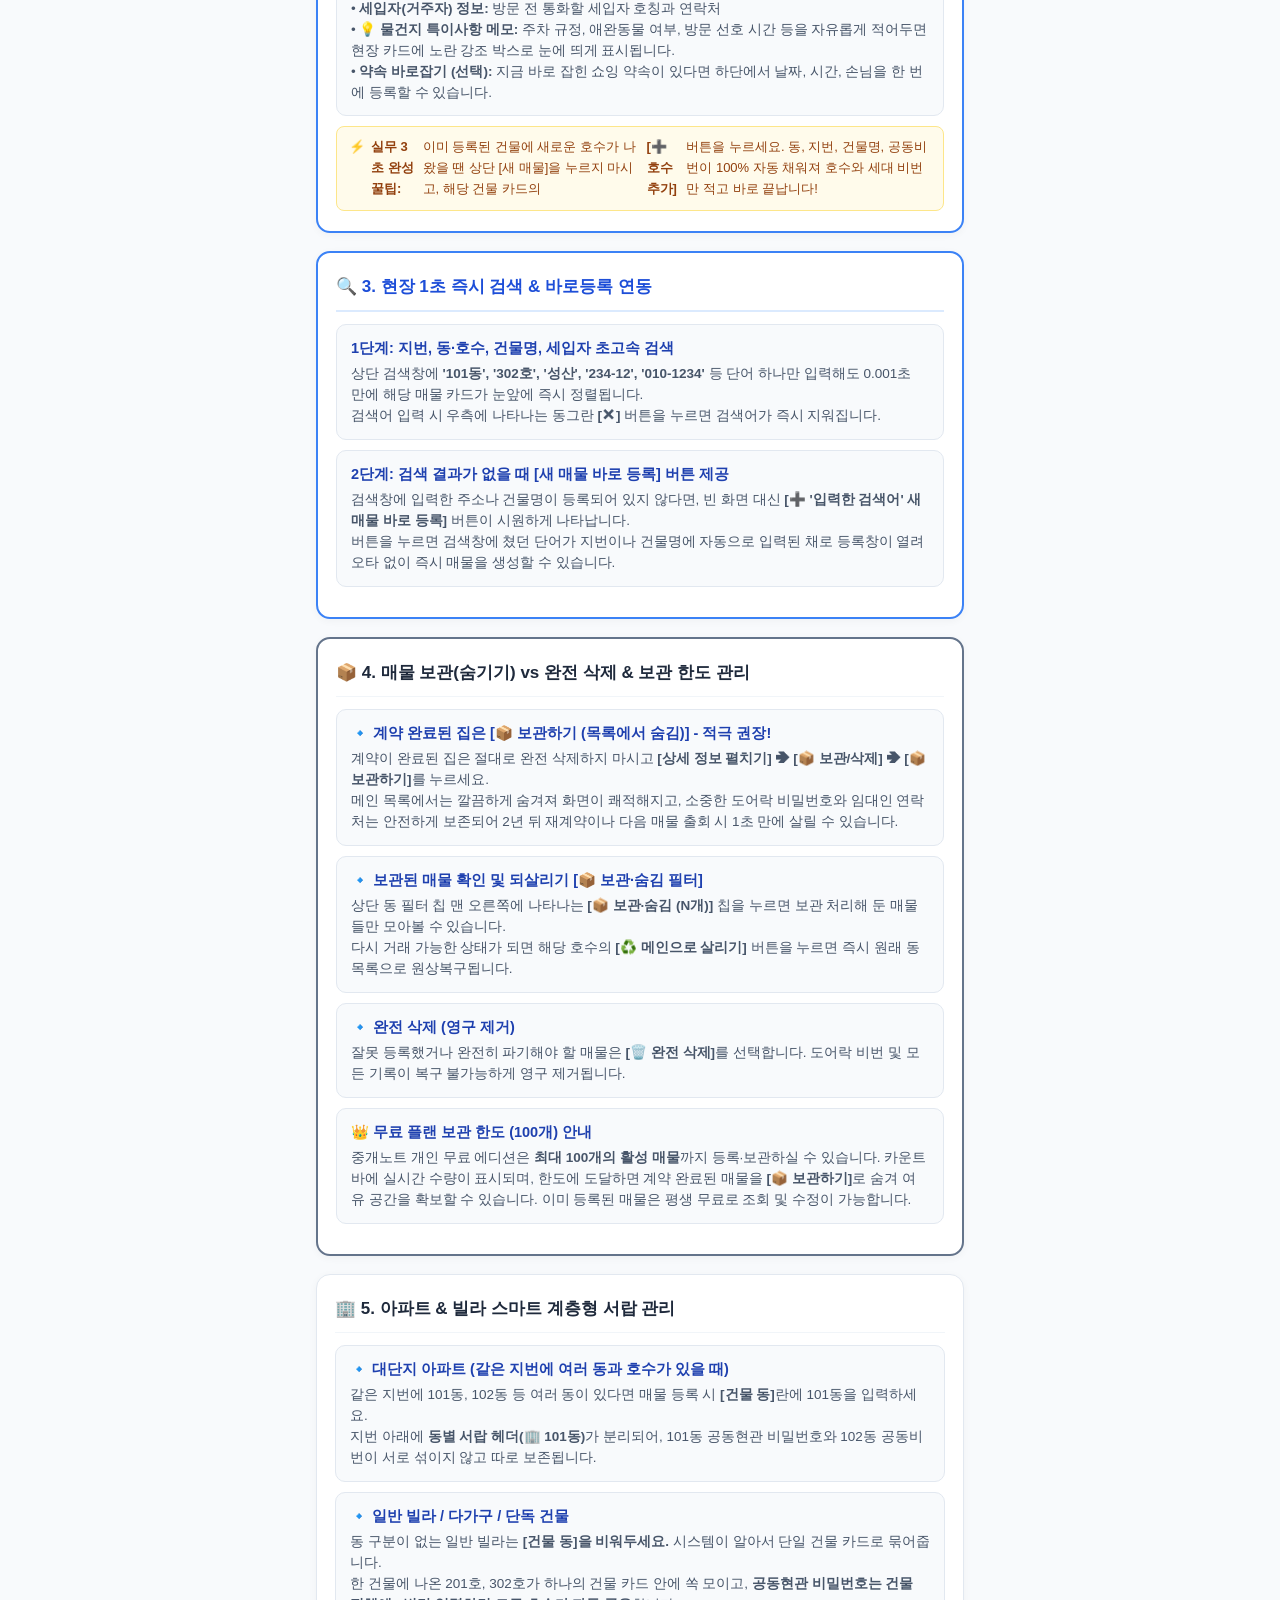
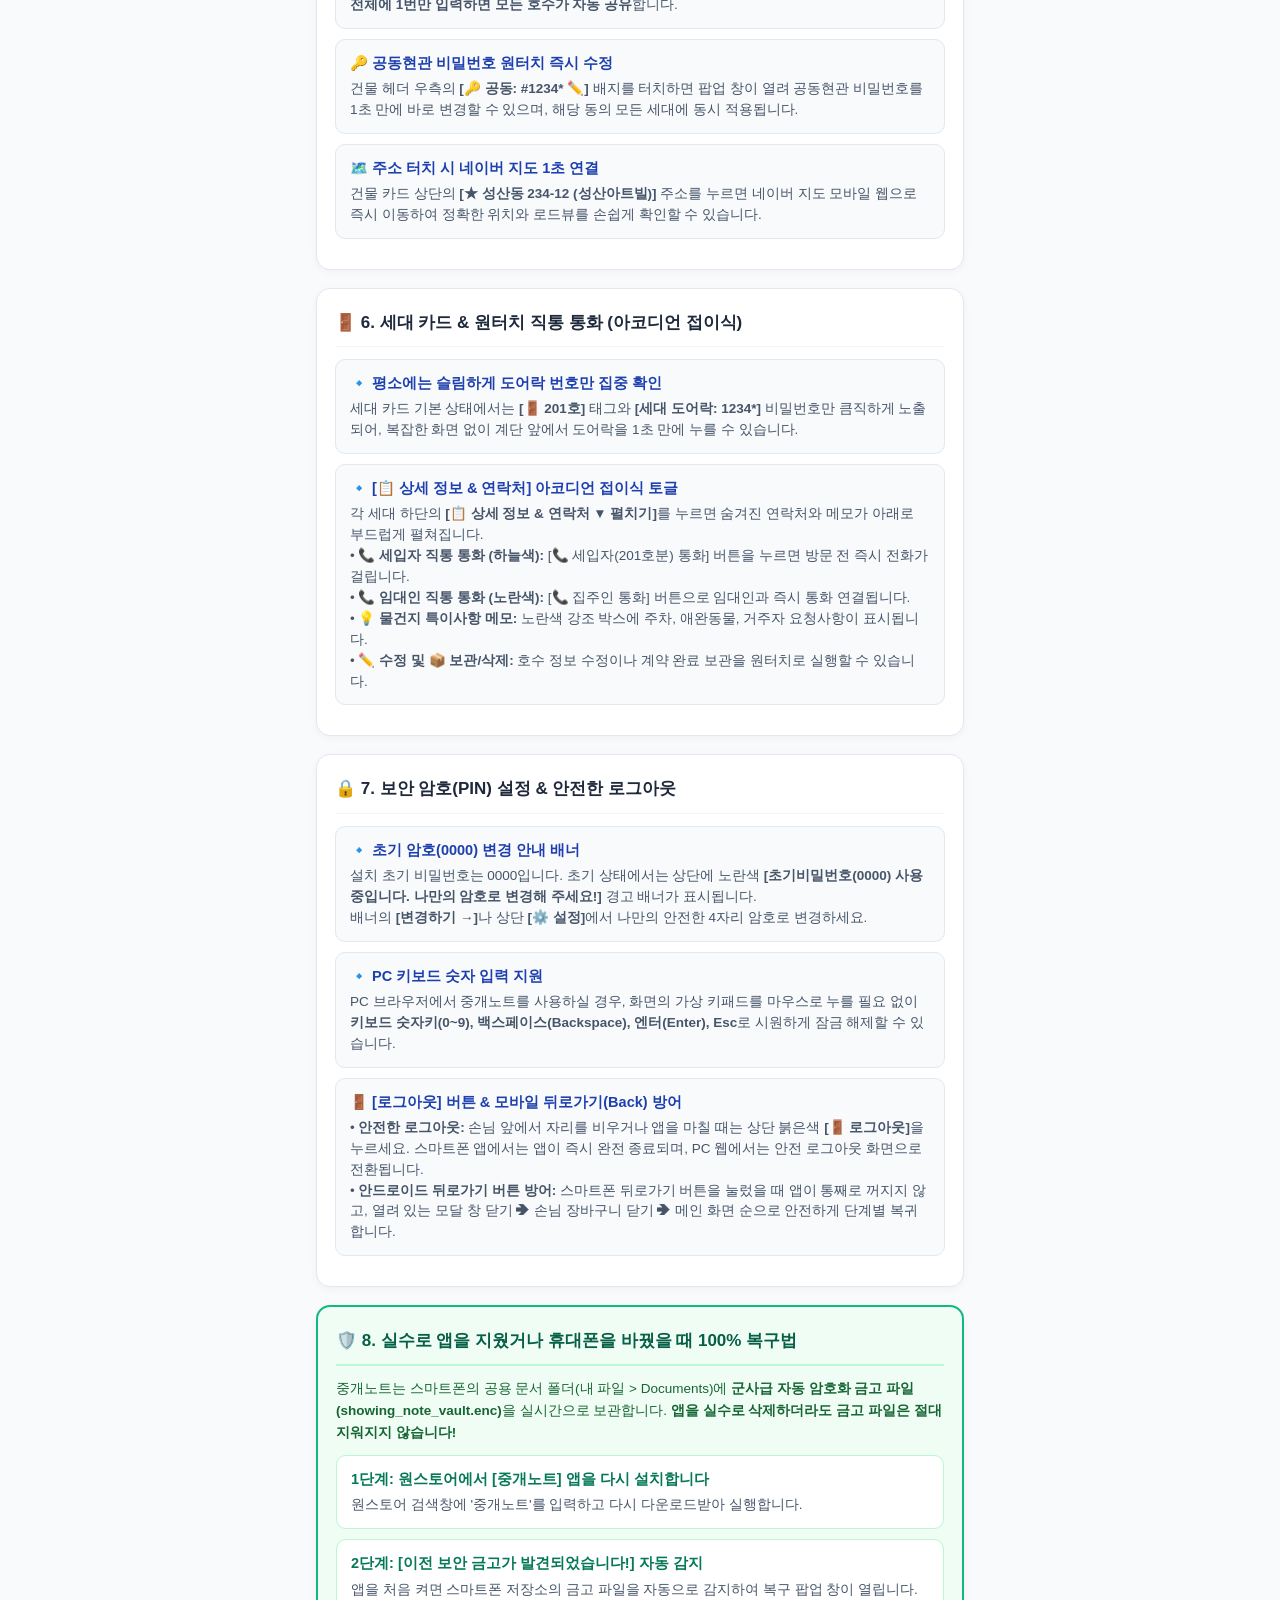
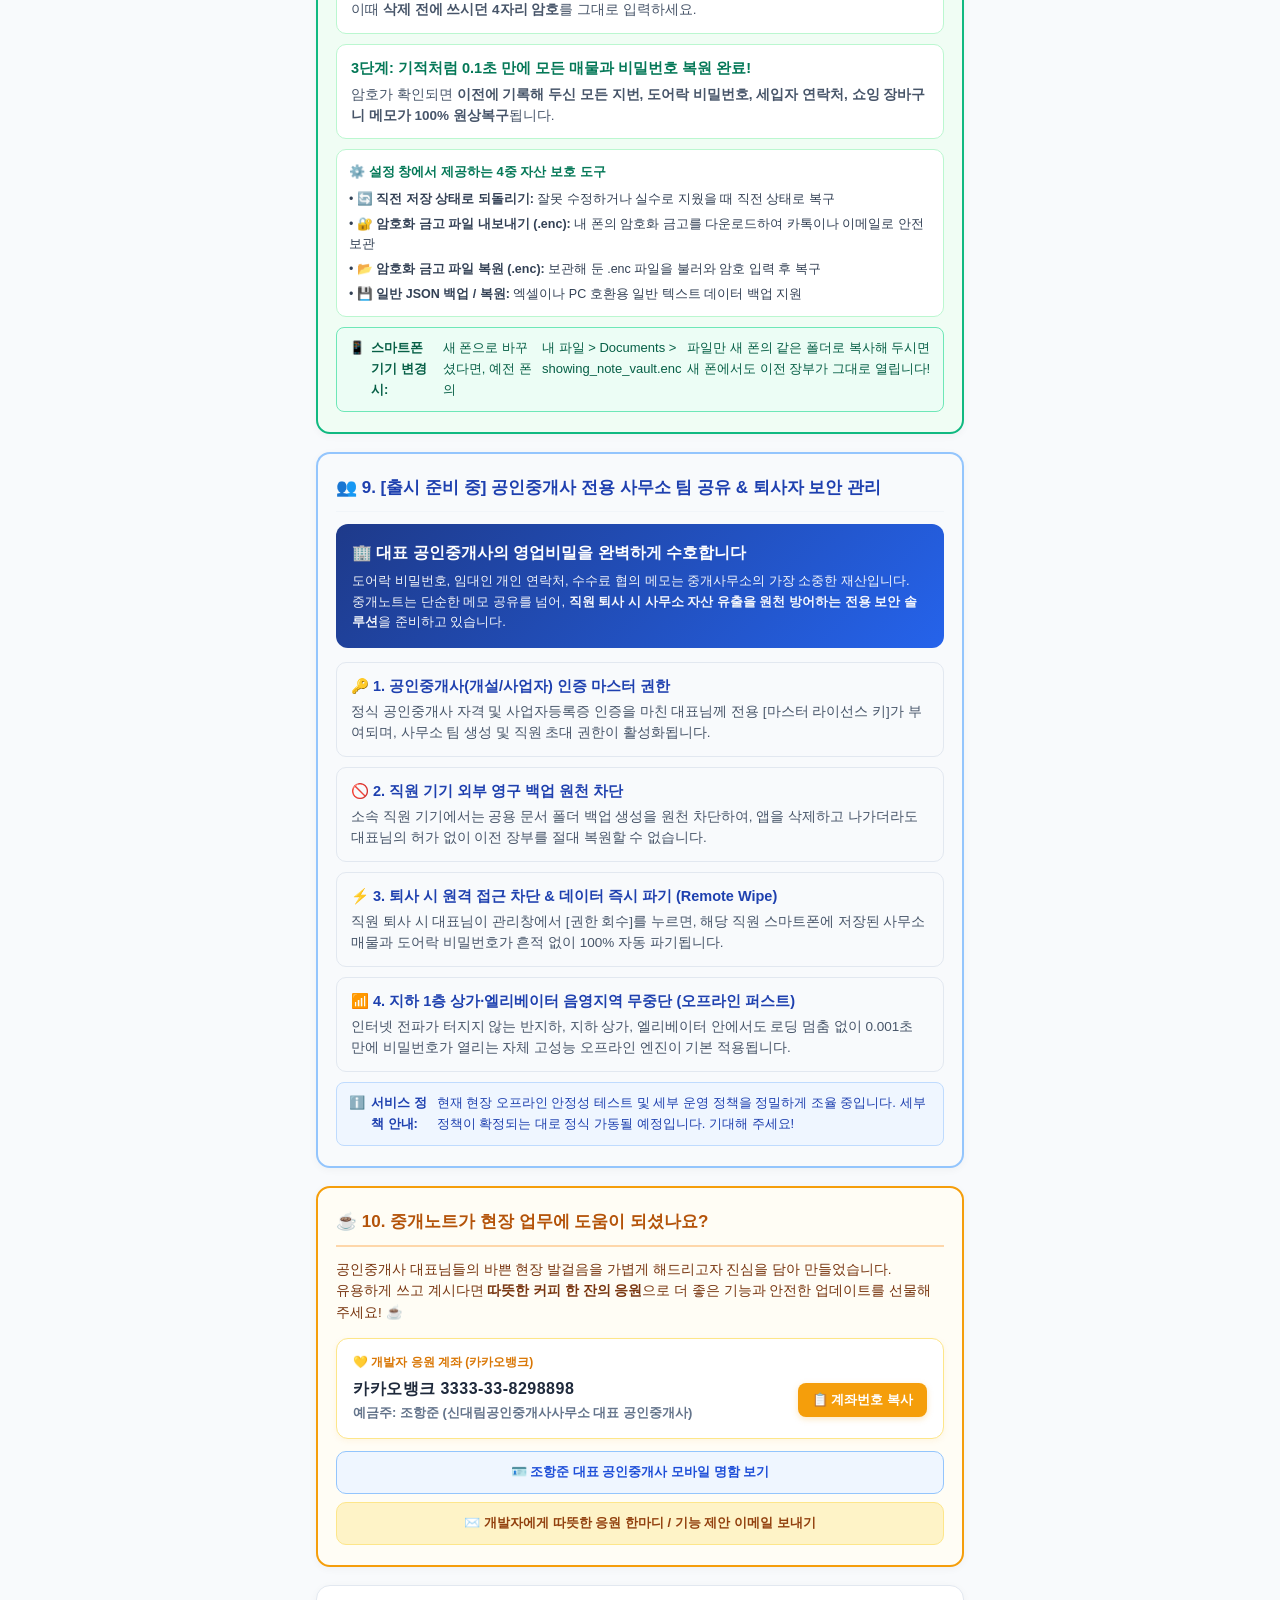
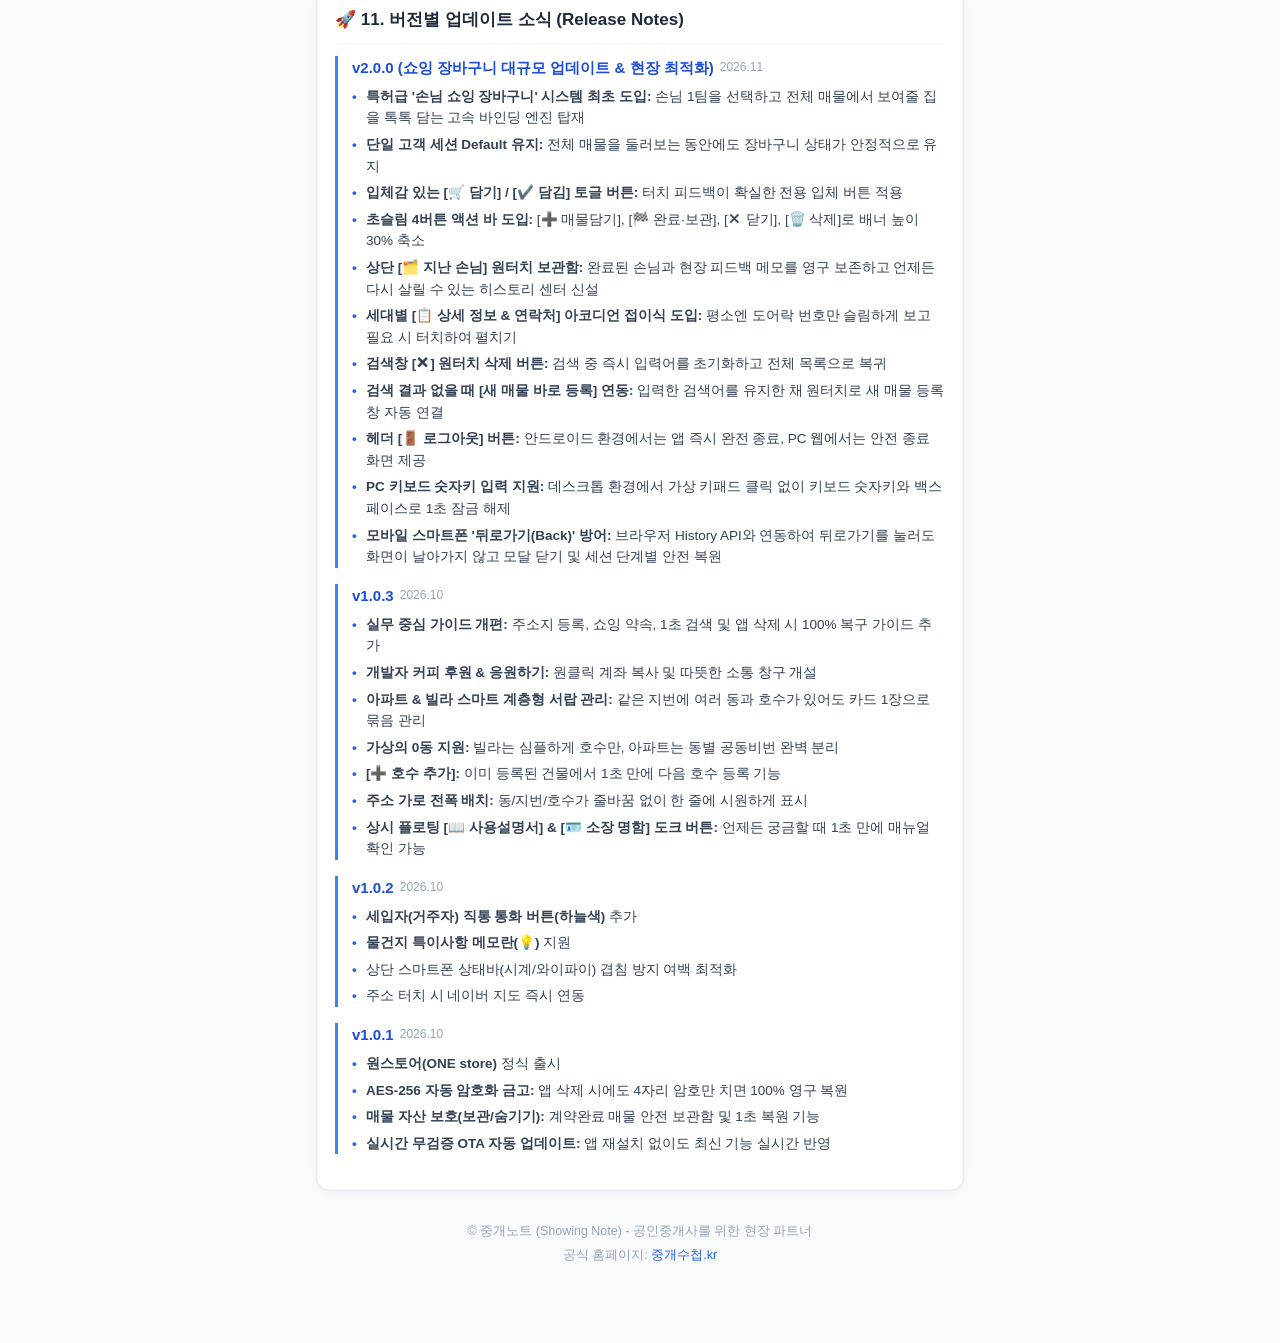
==== commit a878602c: "docs: update guide.html with latest v2.0 features and detailed manual" ====
--- a/guide.html
+++ b/guide.html
@@ -3,7 +3,7 @@
 <head>
   <meta charset="UTF-8">
   <meta name="viewport" content="width=device-width, initial-scale=1.0, maximum-scale=1.0, user-scalable=no, viewport-fit=cover">
-  <title>중개노트 - 공식 사용자 매뉴얼 & 업데이트 소식</title>
+  <title>중개노트 - 공식 사용자 매뉴얼 & 실전 가이드</title>
   <style>
     :root {
       --primary: #1d4ed8;
@@ -40,7 +40,7 @@
     /* Hero Banner */
     .hero-box {
       background: linear-gradient(135deg, #1e40af 0%, #1d4ed8 100%);
-      color: white; border-radius: 16px; padding: 22px 20px; margin-bottom: 22px;
+      color: white; border-radius: 16px; padding: 22px 20px; margin-bottom: 20px;
       box-shadow: 0 4px 16px rgba(29, 78, 216, 0.2);
     }
     .hero-title { font-size: 21px; font-weight: 900; margin-bottom: 6px; }
@@ -82,6 +82,12 @@
       display: flex; gap: 6px; align-items: flex-start;
     }
 
+    /* Key Badge */
+    .k-badge {
+      display: inline-block; background: #e2e8f0; color: #1e293b; font-size: 12px; font-weight: 800;
+      padding: 1px 6px; border-radius: 5px; border: 1px solid #cbd5e1;
+    }
+
     /* Release Notes Section */
     .release-item {
       padding-left: 14px; border-left: 3px solid #3b82f6; margin-bottom: 16px;
@@ -94,7 +100,7 @@
       list-style-type: none; margin-top: 6px; font-size: 13.5px; color: #334155;
     }
     .release-list li {
-      position: relative; padding-left: 14px; margin-bottom: 4px;
+      position: relative; padding-left: 14px; margin-bottom: 5px;
     }
     .release-list li::before {
       content: "•"; position: absolute; left: 0; color: #2563eb; font-weight: 900;
@@ -179,7 +185,6 @@
         justify-content: center;
       }
     }
-
   </style>
 </head>
 <body>
@@ -188,10 +193,10 @@
   <header>
     <div class="header-brand">
       <span>🏡 중개노트</span>
-      <span class="version-tag">공식 매뉴얼</span>
-    </div>
-    <div style="font-size: 12.5px; font-weight: 700; color: #64748b;">
-      v2.0 쇼잉 장바구니 최신판
+      <span class="version-tag">공식 사용자 매뉴얼</span>
+    </div>
+    <div style="font-size: 12.5px; font-weight: 800; color: #2563eb;">
+      v2.0 쇼잉 장바구니 & 현장 최적화판
     </div>
   </header>
 
@@ -200,7 +205,7 @@
     <div class="hero-box">
       <div class="hero-title">공인중개사 현장 필수 수첩, 중개노트</div>
       <div class="hero-desc">
-        현장에서 손님과 동행할 때 비밀번호를 1초 만에 확인하고, 거주자 직통 통화와 대단지 아파트 동·호수까지 완벽하게 관리하는 실전 활용 가이드입니다.
+        손님과 현장 동행 시 비밀번호를 1초 만에 확인하고, 손님별 쇼잉 코스 장바구니 바인딩부터 세입자 직통 통화, 아파트 동·호수 묶음 관리까지 완벽하게 지원하는 실무 가이드입니다.
       </div>
     </div>
 
@@ -221,93 +226,82 @@
 
     <!-- Quick Navigation Bar -->
     <div class="toc-bar">
-      <a href="#sec-dong-settings" class="toc-pill" style="border-color: #0284c7; color: #0369a1; background: #f0f9ff; font-weight: 800;">📍 0. 내 활동 동네 설정</a>
-      <a href="#sec-basket-showing" class="toc-pill" style="border-color: #2563eb; color: #ffffff; background: #2563eb; font-weight: 900;">🛒 1. 손님 장바구니 쇼잉 (특허급 핵심!)</a>
-      <a href="#sec-register" class="toc-pill" style="border-color: #2563eb; color: #1d4ed8; background: #eff6ff;">📍 2. 매물·주소 등록</a>
-      <a href="#sec-search" class="toc-pill" style="border-color: #2563eb; color: #1d4ed8; background: #eff6ff;">🔍 3. 현장 1초 검색</a>
-      <a href="#sec-recovery" class="toc-pill" style="border-color: #059669; color: #047857; background: #ecfdf5;">🛡️ 앱 삭제/복구 방법</a>
-      <a href="#sec-donation" class="toc-pill" style="border-color: #d97706; color: #b45309; background: #fffbeb;">☕ 따뜻한 응원하기</a>
-      <a href="#sec-complex" class="toc-pill">🏢 아파트·빌라 묶음</a>
-      <a href="#sec-offline" class="toc-pill">⚡ 현장 무중단 기술</a>
-      <a href="#sec-tenant" class="toc-pill">📞 세입자 직통/메모</a>
-      <a href="#sec-security" class="toc-pill">🔒 암호 설정</a>
-      <a href="#sec-team-preview" class="toc-pill">👥 사무소 팀 공유(준비 중)</a>
-      <a href="#sec-release" class="toc-pill">🚀 업데이트 소식</a>
-    </div>
-
-    <!-- 📍 [시작 전 필수] 0. 내 활동 동네(동 이름) 및 기본 지역 설정 -->
+      <a href="#sec-layout" class="toc-pill" style="border-color: #64748b; color: #1e293b; background: #f1f5f9; font-weight: 800;">📱 메인 화면 한눈에 보기</a>
+      <a href="#sec-dong-settings" class="toc-pill" style="border-color: #0284c7; color: #0369a1; background: #f0f9ff; font-weight: 800;">📍 0. 활동 동네 설정</a>
+      <a href="#sec-basket-showing" class="toc-pill" style="border-color: #2563eb; color: #ffffff; background: #2563eb; font-weight: 900;">🛒 1. 손님 장바구니 쇼잉 (핵심)</a>
+      <a href="#sec-register" class="toc-pill" style="border-color: #2563eb; color: #1d4ed8; background: #eff6ff;">➕ 2. 매물·도어락 등록</a>
+      <a href="#sec-search" class="toc-pill" style="border-color: #2563eb; color: #1d4ed8; background: #eff6ff;">🔍 3. 1초 검색 & 바로등록</a>
+      <a href="#sec-archive" class="toc-pill" style="border-color: #64748b; color: #334155; background: #f8fafc;">📦 4. 보관함 & 매물 정리</a>
+      <a href="#sec-complex" class="toc-pill">🏢 5. 아파트·빌라 스마트 묶음</a>
+      <a href="#sec-unit-card" class="toc-pill">🚪 6. 세대 카드 & 직통통화</a>
+      <a href="#sec-security" class="toc-pill">🔒 7. 암호(PIN) & 로그아웃</a>
+      <a href="#sec-recovery" class="toc-pill" style="border-color: #059669; color: #047857; background: #ecfdf5;">🛡️ 8. AES-256 금고 백업/복구</a>
+      <a href="#sec-team-preview" class="toc-pill">👥 9. 사무소 팀 공유(준비 중)</a>
+      <a href="#sec-donation" class="toc-pill" style="border-color: #d97706; color: #b45309; background: #fffbeb;">☕ 10. 개발자 응원하기</a>
+      <a href="#sec-release" class="toc-pill">🚀 11. 버전별 업데이트 소식</a>
+    </div>
+
+    <!-- 📱 메인 화면 구성 한눈에 보기 -->
+    <div class="guide-section" id="sec-layout" style="border: 2px solid #cbd5e1;">
+      <div class="section-title">
+        <span>📱 중개노트 메인 화면 구성 한눈에 보기</span>
+      </div>
+      <p style="font-size: 13.5px; color: #475569; margin-bottom: 12px; line-height: 1.6;">
+        현장에서 이동하면서 한 손으로 조작할 수 있도록 꼭 필요한 요소만 직관적으로 배치되어 있습니다.
+      </p>
+
+      <div style="background: #f8fafc; border: 1px solid #e2e8f0; border-radius: 12px; padding: 14px; font-size: 13px; line-height: 1.7; color: #334155;">
+        <div><b>1. 최상단 헤더:</b> <code>[➕ 새 매물]</code>, <code>[🗂️ 지난 손님]</code>, <code>[🚪 로그아웃]</code>, <code>[⚙️ 설정]</code></div>
+        <div><b>2. 활동 동 칩 필터:</b> <code>[전체 동]</code>, <code>[연남동]</code> 등 내 활동 동네 및 <code>[📦 보관·숨김]</code> 필터</div>
+        <div><b>3. 현장 검색창:</b> 지번, 건물명, 호수, 세입자 검색 및 원터치 <code>[✕]</code> 지우기 버튼</div>
+        <div><b>4. 손님 쇼잉 세션 바:</b> <code>[손님 선택 드롭다운]</code> + <code>[👤➕ 손님 등록]</code> 버튼</div>
+        <div><b>5. 손님 장바구니 배너 (손님 선택 시 표시):</b> 손님 정보 요약 + <code>[➕ 매물담기 / 📋 담긴집만]</code>, <code>[🏁 완료·보관]</code>, <code>[✕ 닫기]</code>, <code>[🗑️ 삭제]</code> 슬림 액션 바</div>
+        <div><b>6. 매물 수 카운트 바:</b> 보관함 매물 수(무료 100개 기준) 및 현재 바구니 담김 상태 실시간 표시</div>
+        <div><b>7. 스마트 건물 카드 목록:</b> 지번/건물명 클릭 시 네이버 지도 즉시 연동, 동/호수별 세대 도어락 및 접이식 상세정보</div>
+        <div><b>8. 우측 하단 플로팅 독:</b> 언제든 누를 수 있는 <code>[🪪 소장 명함]</code>과 <code>[📖 사용설명서]</code> 바로가기</div>
+      </div>
+    </div>
+
+    <!-- 📍 0. 내 활동 동네 설정하기 -->
     <div class="guide-section" id="sec-dong-settings" style="border: 2px solid #0284c7; background: #f0f9ff;">
       <div class="section-title" style="color: #0369a1; border-bottom: 2px solid #bae6fd;">
-        <span>📍 [시작 전 필수] 0. 내 활동 동네 설정하기 (가장 먼저 할 일!)</span>
+        <span>📍 0. 내 활동 동네(동 이름) 및 기준 지역 설정 (시작 전 필수!)</span>
       </div>
 
       <p style="font-size: 13.5px; color: #0c4a6e; line-height: 1.6; margin-bottom: 14px;">
-        중개노트를 처음 설치하셨다면 <b>대표님의 사무소가 있는 지역이나 주로 일하시는 동네 이름(예: 연남동, 망원동, 성수동 등)</b>을 가장 먼저 등록해 주세요!<br>
-        한 번만 등록해 두시면 매물 등록할 때 일일이 동 이름을 치지 않아도 되고, 메인 화면 상단에서 <b>동별로 원터치 필터링</b>되어 업무 속도가 3배 빨라집니다.
+        중개노트를 처음 시작하셨다면 <b>대표님의 중개사무소가 위치한 지역이나 주로 활동하는 동네(예: 연남동, 망원동, 성수동 등)</b>를 가장 먼저 등록해 주세요!<br>
+        한 번만 등록해 두시면 매물 등록 시 동 이름을 매번 직접 칠 필요 없이 칩 버튼으로 1초 만에 선택할 수 있으며, 상단에서 동별 원터치 필터링이 가능합니다.
       </p>
 
       <div class="step-box" style="background: #ffffff;">
-        <div class="step-title">1단계: 화면 오른쪽 위 [⚙️ 설정] 터치</div>
-        <div class="step-desc">
-          화면 우측 상단 <b>[⚙️ 설정]</b> 버튼을 누르면 환경 설정 창이 열립니다.
+        <div class="step-title">1단계: 화면 우측 상단 [⚙️ 설정] 터치</div>
+        <div class="step-desc">
+          화면 오른쪽 위의 <b>[⚙️ 설정]</b> 버튼을 누르면 환경 설정 창이 열립니다.
         </div>
       </div>
 
       <div class="step-box" style="background: #ffffff;">
-        <div class="step-title">2단계: [📍 내 활동 동 목록]에서 내 동네 등록 및 삭제</div>
-        <div class="step-desc">
-          • <b>내 동네 추가:</b> 입력창에 내가 주로 중개하는 동 이름(예: <code>연남동</code>)을 적고 파란색 <b>[추가]</b> 버튼을 누르세요. 상단에 동네 칩이 바로 생성됩니다.<br>
-          • <b>불필요한 동네 삭제:</b> 기존에 기본 예시로 들어가 있던 동네나 안 쓰는 동네는 이름 옆의 빨간색 <b>[✕]</b>를 누르면 깔끔하게 삭제됩니다.
+        <div class="step-title">2단계: [📍 내 활동 동 목록]에서 내 동네 등록 및 불필요한 동 삭제</div>
+        <div class="step-desc">
+          • <b>동 추가:</b> [새로운 동 이름] 입력란에 대표님이 일하시는 동(예: <code>연남동</code>)을 입력하고 파란색 <b>[추가]</b> 버튼을 누릅니다.<br>
+          • <b>동 삭제:</b> 사용하지 않는 동 이름 옆의 빨간색 <b>[✕]</b>를 누르면 깔끔하게 삭제됩니다. (동 칩을 삭제해도 해당 동에 등록된 매물 원본 데이터는 절대 지워지지 않습니다)
         </div>
       </div>
 
       <div class="step-box" style="background: #ffffff;">
         <div class="step-title">3단계: [기본 시/구] 설정 (네이버 지도 1초 연동)</div>
         <div class="step-desc">
-          • <b>기준 지역 입력:</b> 바로 아래 [기본 시/구] 입력란에 <code>서울특별시 마포구</code>, <code>경기도 수원시 영통구</code>처럼 사무소 관할 시/구를 적어주세요.<br>
-          • 매물 카드에서 <b>[📍 지도열기]</b>를 누르면 이 기준 지역과 지번이 결합되어 네이버 지도에서 정확한 물건지 위치로 바로 연결됩니다.
+          • <b>기준 지역 입력:</b> [기본 시/구 (네이버 지도 검색용)] 입력란에 <code>서울특별시 마포구</code>, <code>경기도 성남시 분당구</code>처럼 사무소 관할 시/구를 입력하세요.<br>
+          • 매물 카드에서 지번 주소나 건물명을 누르면 이 기준 지역과 결합되어 네이버 지도에서 정확한 위치로 즉시 연결됩니다.
         </div>
       </div>
 
       <div class="tip-box" style="background: #e0f2fe; border-color: #7dd3fc; color: #0369a1;">
-        💡 <b>실무 팁:</b> 여기서 동네를 미리 등록해 두면, 아래 1단계 <b>[➕ 새 매물 등록]</b>을 누를 때 동네 이름이 버튼(칩)으로 쏙 제공되어 터치 한 번으로 동 선택이 끝납니다!
-      </div>
-    </div>
-
-    <!-- 📍 [실무 2단계] 주소지 & 도어락 등록하기 -->
-    <div class="guide-section" id="sec-register" style="border: 2px solid #3b82f6;">
-      <div class="section-title" style="color: #1d4ed8; border-bottom: 2px solid #dbeafe;">
-        <span>📍 2. 주소지 & 도어락 등록하기 (아파트 / 빌라)</span>
-      </div>
-
-      <div class="step-box">
-        <div class="step-title">1단계: 화면 상단 [➕ 새 매물 등록] 터치</div>
-        <div class="step-desc">
-          화면 오른쪽 위 파란색 <b>[➕ 새 매물 등록]</b> 버튼을 누르고 <b>건물명, 지번 주소, 공동현관 비밀번호</b>를 입력합니다.
-        </div>
-      </div>
-
-      <div class="step-box">
-        <div class="step-title">2단계: 아파트 vs 일반 빌라 구분 입력법</div>
-        <div class="step-desc">
-          • <b>대단지 아파트:</b> [건물 동] 입력란에 <code>101동</code>처럼 동을 입력하세요. 동별로 공동비번이 깔끔하게 따로 보존됩니다.<br>
-          • <b>일반 빌라/다가구:</b> [건물 동]을 <b>비워두세요!</b> 건물 카드 1장에 201호, 302호가 모이고 공동비번을 자동으로 공유합니다.
-        </div>
-      </div>
-
-      <div class="step-box">
-        <div class="step-title">3단계: 호수와 세대 도어락 번호 입력 후 저장</div>
-        <div class="step-desc">
-          <b>호수, 세대 도어락 비밀번호, 임대인/세입자 연락처</b>를 입력하고 <b>[저장하기]</b>를 누르면 메인 화면에 즉시 카드가 생성됩니다.
-        </div>
-      </div>
-
-      <div class="tip-box">
-        ⚡ <b>실무 3초 완성 꿀팁:</b> 이미 등록된 건물에 다른 호수가 나왔을 땐 상단 [새 매물]을 누르지 마시고, 해당 건물 카드의 <b>[➕ 신규 동·호수 추가]</b> 버튼을 누르세요. 지번과 건물명이 자동 채워져 3초 만에 끝납니다!
-      </div>
-    </div>
-
-    <!-- 🛒 [특허급 핵심 기능] 1. 손님 장바구니 쇼잉 & 현장 브리핑 완벽 가이드 -->
+        💡 <b>실무 팁:</b> 활동 동이 하나도 등록되어 있지 않으면 메인 화면에 <b>[📍 활동 지역(동)을 먼저 설정해 주세요]</b> 안내가 나타나며 [새 매물] 등록 시에도 설정 창으로 친절히 안내합니다.
+      </div>
+    </div>
+
+    <!-- 🛒 1. 손님 장바구니 쇼잉 -->
     <div class="guide-section" id="sec-basket-showing" style="border: 2px solid #2563eb; background: #ffffff;">
       <div class="section-title" style="color: #1d4ed8; border-bottom: 2px solid #dbeafe;">
         <span>🛒 1. 손님 장바구니 쇼잉 (특허급 현장 브리핑 솔루션)</span>
@@ -315,78 +309,262 @@
 
       <p style="font-size: 14px; color: #1e293b; line-height: 1.6; margin-bottom: 14px;">
         <b>"공인중개사는 한 번에 손님 1팀을 모시고 여러 집을 투어합니다."</b><br>
-        기존 앱들처럼 집마다 들어가서 일정을 따로 잡을 필요가 없습니다. 쇼핑몰에서 물건을 카트에 담듯, <b>손님 1명을 정해두고 전체 매물 중에서 보여줄 집을 톡톡 담아서 현장으로 출발</b>하세요!
+        기존 앱들처럼 집마다 일일이 들어가 약속을 개별 등록할 필요가 없습니다. 쇼핑몰 장바구니에 상품을 담듯, <b>손님 1팀을 선택해 두고 전체 매물에서 보여줄 집을 톡톡 담아 바로 현장 투어를 진행</b>하세요!
       </p>
 
       <div class="step-box" style="background: #eff6ff; border-color: #bfdbfe;">
-        <div class="step-title" style="color: #1e40af;">1단계: [👤+ 손님 등록] 터치하여 손님 생성</div>
-        <div class="step-desc">
-          상단 풀다운 옆의 <b>[👤+ 손님 등록]</b>을 누르고 <b>방문 날짜, 시간, 손님 전화번호(뒷4자리 가능), 희망조건 메모</b>를 적고 저장합니다.<br>
-          저장 즉시 상단에 파란색 <b>[🛒 0586 손님 장바구니]</b> 배너가 켜지며 쇼잉 준비가 완료됩니다.
+        <div class="step-title" style="color: #1e40af;">1단계: [👤➕ 손님 등록] 터치하여 손님 생성</div>
+        <div class="step-desc">
+          상단 드롭다운 옆의 <b>[👤➕ 손님 등록]</b>을 누르고 <b>방문 날짜, 약속 시간, 손님 전화번호(뒷4자리 또는 전체 번호), 손님 구분(직방/네이버/신혼부부 등 태그), 희망조건 메모</b>를 입력 후 저장합니다.<br>
+          저장 즉시 상단에 파란색 <b>[🛒 5678 손님 장바구니]</b> 배너가 켜지며 쇼잉 준비가 완료됩니다.
         </div>
       </div>
 
       <div class="step-box" style="background: #f8fafc;">
         <div class="step-title" style="color: #1e40af;">2단계: 전체 매물을 둘러보며 [🛒 담기] 버튼 톡톡 누르기</div>
         <div class="step-desc">
-          장부의 전체 매물을 편안하게 둘러보세요. 모든 호수(예: 402호, 303호) 옆에 입체적인 <b>[🛒 0586에 담기]</b> 버튼이 표시됩니다.<br>
-          보여줄 집마다 버튼을 톡 누르면 파란색 <b>[✔️ 담김]</b>으로 바뀌며 손님 바구니에 즉시 묶입니다. (다시 누르면 쏙 빠집니다)
+          장부의 매물을 편안하게 둘러보세요. 모든 호수(예: 201호, 302호) 옆에 입체적인 <b>[🛒 5678에 담기]</b> 버튼이 표시됩니다.<br>
+          보여줄 집마다 버튼을 누르면 파란색 <b>[✔️ 담김]</b>으로 바뀌며 손님 장바구니에 즉시 묶입니다. (다시 누르면 손쉽게 빠집니다)
         </div>
       </div>
 
       <div class="step-box" style="background: #f8fafc;">
         <div class="step-title" style="color: #1e40af;">3단계: [📋 담긴집만] 눌러 현장 출발 & 인라인 피드백 작성</div>
         <div class="step-desc">
-          손님을 만나 현장으로 출발할 때는 상단 배너의 <b>[📋 담긴집만]</b>을 누르세요. 다른 집들은 숨겨지고 <b>오늘 보여주기로 담아둔 집들만 딱 정렬</b>되어 현장 동선이 한눈에 파악됩니다.<br>
-          집을 보고 나온 직후 각 호수 카드의 <b>[💬 현장 반응/메모]</b> 입력란에 손님 반응(예: <i>"채광 만족, 보증금 500 조율 시 계약 의사 있음"</i>)을 즉시 적어두세요.
+          손님과 동행할 때는 상단 배너의 <b>[📋 담긴집만]</b>을 누르세요. 다른 집들은 숨겨지고 <b>오늘 보여주기로 한 집들만 딱 정렬</b>되어 현장 동선이 한눈에 파악됩니다.<br>
+          집을 보고 나온 직후 각 호수 카드의 <b>[💬 현장 반응/메모]</b> 입력란에 손님 반응(예: <i>"채광 우수, 보증금 500 조율 시 즉시 계약 의사"</i>)을 바로 적어두세요. 자동 저장됩니다.
         </div>
       </div>
 
       <div class="step-box" style="background: #f0fdf4; border-color: #bbf7d0;">
-        <div class="step-title" style="color: #15803d;">4단계: 투어 완료 시 [🏁 완료·보관] 누르기 (영구 기록 관리)</div>
-        <div class="step-desc">
-          손님 배웅 후 배너의 <b>[🏁 완료·보관]</b>을 누르면 현재 장바구니에서 깔끔하게 정리되며, 손님 정보와 보여준 집 목록, 현장 메모가 <b>[🗂️ 지난 손님]</b> 보관함으로 자동 저장됩니다.
+        <div class="step-title" style="color: #15803d;">4단계: 투어 완료 시 [🏁 완료·보관] 누르기 (영구 기록 보존)</div>
+        <div class="step-desc">
+          손님 배웅 후 배너의 <b>[🏁 완료·보관]</b>을 누르면 현재 장바구니에서 정리되며, 손님 정보와 보여준 집 목록, 현장 메모가 상단 <b>[🗂️ 지난 손님]</b> 보관함으로 자동 저장됩니다.
         </div>
       </div>
 
       <!-- 배너 4버튼 상세 기능 안내 카드 -->
       <div style="background: #f8fafc; border: 1.5px solid #cbd5e1; border-radius: 12px; padding: 14px 16px; margin-top: 12px;">
-        <div style="font-size: 13.5px; font-weight: 900; color: #1e293b; margin-bottom: 8px;">💡 장바구니 배너 하단 4개 버튼 완벽 요약</div>
-        <div style="display: flex; flex-direction: column; gap: 6px; font-size: 13px; color: #334155;">
+        <div style="font-size: 13.5px; font-weight: 900; color: #1e293b; margin-bottom: 8px;">💡 장바구니 배너 하단 4개 버튼 상세 기능</div>
+        <div style="display: flex; flex-direction: column; gap: 7px; font-size: 13px; color: #334155;">
           <div>• <b>[ ➕ 매물담기 ] / [ 📋 담긴집만 ] :</b> 전체 매물을 보며 담는 모드와 담아둔 집만 집중 브리핑하는 모드를 1초 만에 상호 전환합니다.</div>
-          <div>• <b>[ 🏁 완료·보관 ] :</b> 손님 투어가 정상 종료되었을 때, 상단 <b>[🗂️ 지난 손님]</b> 보관함으로 안전하게 이동시킵니다. (며칠 뒤 재방문 시 언제든 다시 열람/복원 가능)</div>
-          <div>• <b>[ ✕ 닫기 ] :</b> 손님 장바구니를 파기하지 않고 잠시 닫은 뒤, 평소의 전체 매물 화면으로 복귀합니다. (상단 풀다운에서 언제든 다시 선택 가능)</div>
-          <div>• <b>[ 🗑️ 삭제 ] :</b> 실수로 잘못 등록했거나 취소된 손님 장바구니를 흔적 없이 영구 삭제합니다. (매물 원본은 100% 안전)</div>
-        </div>
-      </div>
-    </div>
-
-    <!-- 🔍 [실무 3단계] 현장 1초 검색 및 매물 화면 정리 -->
+          <div>• <b>[ 🏁 완료·보관 ] :</b> 손님 투어가 끝났을 때 상단 <b>[🗂️ 지난 손님]</b> 보관함으로 이동시킵니다. (며칠 뒤 재방문 시 언제든 원클릭으로 다시 살리기 가능)</div>
+          <div>• <b>[ ✕ 닫기 ] :</b> 손님 장바구니를 파기하지 않고 잠시 닫은 뒤 평소의 전체 매물 화면으로 복귀합니다. (상단 드롭다운에서 언제든 다시 선택 가능)</div>
+          <div>• <b>[ 🗑️ 삭제 ] :</b> 취소되었거나 잘못 등록한 손님 장바구니를 영구 삭제합니다. (매물 원본은 100% 안전하게 유지)</div>
+        </div>
+      </div>
+
+      <!-- 지난 손님 보관함 활용법 -->
+      <div style="background: #eff6ff; border: 1.5px solid #93c5fd; border-radius: 12px; padding: 14px 16px; margin-top: 12px;">
+        <div style="font-size: 13.5px; font-weight: 900; color: #1e40af; margin-bottom: 6px;">🗂️ 상단 [지난 손님] 보관함 200% 활용법</div>
+        <div style="font-size: 13px; color: #334155; line-height: 1.55;">
+          화면 오른쪽 상단의 <b>[🗂️ 지난 손님]</b> 버튼을 누르면 이전에 안내했던 모든 손님의 날짜, 전화번호, 보여준 매물 리스트, 손님 반응 메모가 일목요연하게 표시됩니다.<br>
+          손님이 다시 찾아오셨을 때 <b>[🔄 다시 손님 목록으로 살리기]</b>를 누르면 이전 담긴 매물 그대로 장바구니가 즉시 활성화됩니다!
+        </div>
+      </div>
+    </div>
+
+    <!-- ➕ 2. 주소지 & 도어락 등록하기 -->
+    <div class="guide-section" id="sec-register" style="border: 2px solid #3b82f6;">
+      <div class="section-title" style="color: #1d4ed8; border-bottom: 2px solid #dbeafe;">
+        <span>➕ 2. 주소지 & 도어락 비밀번호 등록하기 (아파트 / 빌라)</span>
+      </div>
+
+      <div class="step-box">
+        <div class="step-title">1단계: 상단 [➕ 새 매물] 터치 및 동 선택</div>
+        <div class="step-desc">
+          화면 우측 상단 파란색 <b>[➕ 새 매물]</b> 버튼을 누르면 등록창이 열립니다. 상단 동 칩에서 해당 매물의 동을 원터치로 선택합니다.
+        </div>
+      </div>
+
+      <div class="step-box">
+        <div class="step-title">2단계: 지번, 건물명, 건물 동(아파트) 입력</div>
+        <div class="step-desc">
+          • <b>지번:</b> <code>234-12</code> 번지수를 입력합니다.<br>
+          • <b>건물/단지명 (선택):</b> <code>성산시영</code>, <code>고건빌라</code> 등을 적어두면 목록에서 알아보기 쉽습니다.<br>
+          • <b>건물 동:</b> <b>대단지 아파트</b>는 <code>101동</code>처럼 동을 적어주시고, <b>일반 빌라/다가구</b>는 <b>비워두세요!</b> (비워두면 건물 단위로 카드가 깔끔하게 묶입니다)
+        </div>
+      </div>
+
+      <div class="step-box">
+        <div class="step-title">3단계: 호수 및 비밀번호 스마트 입력</div>
+        <div class="step-desc">
+          • <b>호수:</b> <code>201호</code> 등을 입력합니다.<br>
+          • <b>공동현관 비번 vs 세대 도어락 비번:</b> 건물에 처음 호수를 등록할 때는 공동현관 비번과 세대 도어락 비번을 모두 입력할 수 있습니다. 이미 등록된 건물에 호수를 추가할 때는 공동현관 비번이 상단에 자동으로 안내되고 세대 도어락 비번만 집중 입력하도록 화면이 스마트하게 자동 최적화됩니다.
+        </div>
+      </div>
+
+      <div class="step-box">
+        <div class="step-title">4단계: 연락처 및 특이사항 메모</div>
+        <div class="step-desc">
+          • <b>임대인 정보:</b> 비번 확인처 및 임대인 연락처<br>
+          • <b>세입자(거주자) 정보:</b> 방문 전 통화할 세입자 호칭과 연락처<br>
+          • <b>💡 물건지 특이사항 메모:</b> 주차 규정, 애완동물 여부, 방문 선호 시간 등을 자유롭게 적어두면 현장 카드에 노란 강조 박스로 눈에 띄게 표시됩니다.<br>
+          • <b>약속 바로잡기 (선택):</b> 지금 바로 잡힌 쇼잉 약속이 있다면 하단에서 날짜, 시간, 손님을 한 번에 등록할 수 있습니다.
+        </div>
+      </div>
+
+      <div class="tip-box">
+        ⚡ <b>실무 3초 완성 꿀팁:</b> 이미 등록된 건물에 새로운 호수가 나왔을 땐 상단 [새 매물]을 누르지 마시고, 해당 건물 카드의 <b>[➕ 호수 추가]</b> 버튼을 누르세요. 동, 지번, 건물명, 공동비번이 100% 자동 채워져 호수와 세대 비번만 적고 바로 끝납니다!
+      </div>
+    </div>
+
+    <!-- 🔍 3. 현장 1초 즉시 검색 & 신규 매물 바로등록 -->
     <div class="guide-section" id="sec-search" style="border: 2px solid #3b82f6;">
       <div class="section-title" style="color: #1d4ed8; border-bottom: 2px solid #dbeafe;">
-        <span>🔍 3. 현장 1초 즉시 검색 & 매물 보관(숨기기)</span>
-      </div>
-
-      <div class="step-box">
-        <div class="step-title">1단계: 주소, 동·호수, 손님명 즉시 검색</div>
-        <div class="step-desc">
-          상단 검색창에 <b>'101동', '302호', '성산', '홍길동'</b> 등 단어 하나만 입력해도 0.001초 만에 해당 매물 카드가 눈앞에 즉시 정렬됩니다.
-        </div>
-      </div>
-
-      <div class="step-box">
-        <div class="step-title">2단계: 계약 완료된 집은 [📦 숨기기 / 계약완료 보관]</div>
-        <div class="step-desc">
-          계약이 완료된 매물은 지우지 마시고 <b>[📁 매물정리] ➔ [📦 숨기기 / 계약완료 보관]</b>을 누르세요.<br>
-          메인 화면에서는 사라져 깔끔해지고, 소중한 도어락 비밀번호와 임대인 연락처는 <b>[📦 보관·숨김] 필터</b>에 안전하게 보존되어 다음 재계약/임대 시 클릭 한 번으로 되살릴 수 있습니다.
-        </div>
-      </div>
-    </div>
-
-    <!-- 🛡️ [실무 복구] 실수로 앱을 지웠을 때 1초 만에 되살리는 방법 -->
+        <span>🔍 3. 현장 1초 즉시 검색 & 바로등록 연동</span>
+      </div>
+
+      <div class="step-box">
+        <div class="step-title">1단계: 지번, 동·호수, 건물명, 세입자 초고속 검색</div>
+        <div class="step-desc">
+          상단 검색창에 <b>'101동', '302호', '성산', '234-12', '010-1234'</b> 등 단어 하나만 입력해도 0.001초 만에 해당 매물 카드가 눈앞에 즉시 정렬됩니다.<br>
+          검색어 입력 시 우측에 나타나는 동그란 <b>[✕]</b> 버튼을 누르면 검색어가 즉시 지워집니다.
+        </div>
+      </div>
+
+      <div class="step-box">
+        <div class="step-title">2단계: 검색 결과가 없을 때 [새 매물 바로 등록] 버튼 제공</div>
+        <div class="step-desc">
+          검색창에 입력한 주소나 건물명이 등록되어 있지 않다면, 빈 화면 대신 <b>[➕ '입력한 검색어' 새 매물 바로 등록]</b> 버튼이 시원하게 나타납니다.<br>
+          버튼을 누르면 검색창에 쳤던 단어가 지번이나 건물명에 자동으로 입력된 채로 등록창이 열려 오타 없이 즉시 매물을 생성할 수 있습니다.
+        </div>
+      </div>
+    </div>
+
+    <!-- 📦 4. 매물 보관(숨기기) vs 완전 삭제 & 무료 플랜 관리 -->
+    <div class="guide-section" id="sec-archive" style="border: 2px solid #64748b;">
+      <div class="section-title">
+        <span>📦 4. 매물 보관(숨기기) vs 완전 삭제 & 보관 한도 관리</span>
+      </div>
+
+      <div class="step-box">
+        <div class="step-title">🔹 계약 완료된 집은 [📦 보관하기 (목록에서 숨김)] - 적극 권장!</div>
+        <div class="step-desc">
+          계약이 완료된 집은 절대로 완전 삭제하지 마시고 <b>[상세 정보 펼치기] ➔ [📦 보관/삭제] ➔ [📦 보관하기]</b>를 누르세요.<br>
+          메인 목록에서는 깔끔하게 숨겨져 화면이 쾌적해지고, 소중한 도어락 비밀번호와 임대인 연락처는 안전하게 보존되어 2년 뒤 재계약이나 다음 매물 출회 시 1초 만에 살릴 수 있습니다.
+        </div>
+      </div>
+
+      <div class="step-box">
+        <div class="step-title">🔹 보관된 매물 확인 및 되살리기 [📦 보관·숨김 필터]</div>
+        <div class="step-desc">
+          상단 동 필터 칩 맨 오른쪽에 나타나는 <b>[📦 보관·숨김 (N개)]</b> 칩을 누르면 보관 처리해 둔 매물들만 모아볼 수 있습니다.<br>
+          다시 거래 가능한 상태가 되면 해당 호수의 <b>[♻️ 메인으로 살리기]</b> 버튼을 누르면 즉시 원래 동 목록으로 원상복구됩니다.
+        </div>
+      </div>
+
+      <div class="step-box">
+        <div class="step-title">🔹 완전 삭제 (영구 제거)</div>
+        <div class="step-desc">
+          잘못 등록했거나 완전히 파기해야 할 매물은 <b>[🗑️ 완전 삭제]</b>를 선택합니다. 도어락 비번 및 모든 기록이 복구 불가능하게 영구 제거됩니다.
+        </div>
+      </div>
+
+      <div class="step-box">
+        <div class="step-title">👑 무료 플랜 보관 한도 (100개) 안내</div>
+        <div class="step-desc">
+          중개노트 개인 무료 에디션은 <b>최대 100개의 활성 매물</b>까지 등록·보관하실 수 있습니다. 카운트 바에 실시간 수량이 표시되며, 한도에 도달하면 계약 완료된 매물을 <b>[📦 보관하기]</b>로 숨겨 여유 공간을 확보할 수 있습니다. 이미 등록된 매물은 평생 무료로 조회 및 수정이 가능합니다.
+        </div>
+      </div>
+    </div>
+
+    <!-- 🏢 5. 아파트 & 빌라 스마트 계층형 묶음 관리 -->
+    <div class="guide-section" id="sec-complex">
+      <div class="section-title">
+        <span>🏢 5. 아파트 & 빌라 스마트 계층형 서랍 관리</span>
+      </div>
+
+      <div class="step-box">
+        <div class="step-title">🔹 대단지 아파트 (같은 지번에 여러 동과 호수가 있을 때)</div>
+        <div class="step-desc">
+          같은 지번에 101동, 102동 등 여러 동이 있다면 매물 등록 시 <b>[건물 동]</b>란에 <code>101동</code>을 입력하세요.<br>
+          지번 아래에 <b>동별 서랍 헤더(🏢 101동)</b>가 분리되어, 101동 공동현관 비밀번호와 102동 공동비번이 서로 섞이지 않고 따로 보존됩니다.
+        </div>
+      </div>
+
+      <div class="step-box">
+        <div class="step-title">🔹 일반 빌라 / 다가구 / 단독 건물</div>
+        <div class="step-desc">
+          동 구분이 없는 일반 빌라는 <b>[건물 동]을 비워두세요.</b> 시스템이 알아서 단일 건물 카드로 묶어줍니다.<br>
+          한 건물에 나온 201호, 302호가 하나의 건물 카드 안에 쏙 모이고, <b>공동현관 비밀번호는 건물 전체에 1번만 입력하면 모든 호수가 자동 공유</b>합니다.
+        </div>
+      </div>
+
+      <div class="step-box">
+        <div class="step-title">🔑 공동현관 비밀번호 원터치 즉시 수정</div>
+        <div class="step-desc">
+          건물 헤더 우측의 <b>[🔑 공동: #1234* ✏️]</b> 배지를 터치하면 팝업 창이 열려 공동현관 비밀번호를 1초 만에 바로 변경할 수 있으며, 해당 동의 모든 세대에 동시 적용됩니다.
+        </div>
+      </div>
+
+      <div class="step-box">
+        <div class="step-title">🗺️ 주소 터치 시 네이버 지도 1초 연결</div>
+        <div class="step-desc">
+          건물 카드 상단의 <b>[★ 성산동 234-12 (성산아트빌)]</b> 주소를 누르면 네이버 지도 모바일 웹으로 즉시 이동하여 정확한 위치와 로드뷰를 손쉽게 확인할 수 있습니다.
+        </div>
+      </div>
+    </div>
+
+    <!-- 🚪 6. 세대 카드 & 원터치 직통 통화 -->
+    <div class="guide-section" id="sec-unit-card">
+      <div class="section-title">
+        <span>🚪 6. 세대 카드 & 원터치 직통 통화 (아코디언 접이식)</span>
+      </div>
+
+      <div class="step-box">
+        <div class="step-title">🔹 평소에는 슬림하게 도어락 번호만 집중 확인</div>
+        <div class="step-desc">
+          세대 카드 기본 상태에서는 <b>[🚪 201호]</b> 태그와 <b>[세대 도어락: 1234*]</b> 비밀번호만 큼직하게 노출되어, 복잡한 화면 없이 계단 앞에서 도어락을 1초 만에 누를 수 있습니다.
+        </div>
+      </div>
+
+      <div class="step-box">
+        <div class="step-title">🔹 [📋 상세 정보 & 연락처] 아코디언 접이식 토글</div>
+        <div class="step-desc">
+          각 세대 하단의 <b>[📋 상세 정보 & 연락처 ▼ 펼치기]</b>를 누르면 숨겨진 연락처와 메모가 아래로 부드럽게 펼쳐집니다.<br>
+          • <b>📞 세입자 직통 통화 (하늘색):</b> <code>[📞 세입자(201호분) 통화]</code> 버튼을 누르면 방문 전 즉시 전화가 걸립니다.<br>
+          • <b>📞 임대인 직통 통화 (노란색):</b> <code>[📞 집주인 통화]</code> 버튼으로 임대인과 즉시 통화 연결됩니다.<br>
+          • <b>💡 물건지 특이사항 메모:</b> 노란색 강조 박스에 주차, 애완동물, 거주자 요청사항이 표시됩니다.<br>
+          • <b>✏️ 수정 및 📦 보관/삭제:</b> 호수 정보 수정이나 계약 완료 보관을 원터치로 실행할 수 있습니다.
+        </div>
+      </div>
+    </div>
+
+    <!-- 🔒 7. 보안 암호(PIN) 설정 & 안전한 로그아웃 -->
+    <div class="guide-section" id="sec-security">
+      <div class="section-title">
+        <span>🔒 7. 보안 암호(PIN) 설정 & 안전한 로그아웃</span>
+      </div>
+
+      <div class="step-box">
+        <div class="step-title">🔹 초기 암호(0000) 변경 안내 배너</div>
+        <div class="step-desc">
+          설치 초기 비밀번호는 <code>0000</code>입니다. 초기 상태에서는 상단에 노란색 <b>[초기비밀번호(0000) 사용 중입니다. 나만의 암호로 변경해 주세요!]</b> 경고 배너가 표시됩니다.<br>
+          배너의 <b>[변경하기 →]</b>나 상단 <b>[⚙️ 설정]</b>에서 나만의 안전한 4자리 암호로 변경하세요.
+        </div>
+      </div>
+
+      <div class="step-box">
+        <div class="step-title">🔹 PC 키보드 숫자 입력 지원</div>
+        <div class="step-desc">
+          PC 브라우저에서 중개노트를 사용하실 경우, 화면의 가상 키패드를 마우스로 누를 필요 없이 <b>키보드 숫자키(0~9), 백스페이스(Backspace), 엔터(Enter), Esc</b>로 시원하게 잠금 해제할 수 있습니다.
+        </div>
+      </div>
+
+      <div class="step-box">
+        <div class="step-title">🚪 [로그아웃] 버튼 & 모바일 뒤로가기(Back) 방어</div>
+        <div class="step-desc">
+          • <b>안전한 로그아웃:</b> 손님 앞에서 자리를 비우거나 앱을 마칠 때는 상단 붉은색 <b>[🚪 로그아웃]</b>을 누르세요. 스마트폰 앱에서는 앱이 즉시 완전 종료되며, PC 웹에서는 안전 로그아웃 화면으로 전환됩니다.<br>
+          • <b>안드로이드 뒤로가기 버튼 방어:</b> 스마트폰 뒤로가기 버튼을 눌렀을 때 앱이 통째로 꺼지지 않고, 열려 있는 모달 창 닫기 ➔ 손님 장바구니 닫기 ➔ 메인 화면 순으로 안전하게 단계별 복귀합니다.
+        </div>
+      </div>
+    </div>
+
+    <!-- 🛡️ 8. 실수로 앱 삭제 시 100% 복구 (AES-256 암호화 금고) -->
     <div class="guide-section" id="sec-recovery" style="border: 2px solid #10b981; background: #f0fdf4;">
       <div class="section-title" style="color: #065f46; border-bottom: 2px solid #bbf7d0;">
-        <span>🛡️ 실수로 앱을 삭제했거나 스마트폰을 바꿨을 때 100% 되살리는 법</span>
+        <span>🛡️ 8. 실수로 앱을 지웠거나 휴대폰을 바꿨을 때 100% 복구법</span>
       </div>
 
       <p style="font-size: 13.5px; color: #166534; margin-bottom: 12px; line-height: 1.6;">
@@ -401,16 +579,27 @@
       </div>
 
       <div class="step-box" style="background: #ffffff; border-color: #bbf7d0;">
-        <div class="step-title" style="color: #047857;">2단계: 앱을 켜고 [기존에 쓰던 4자리 암호]를 누릅니다</div>
-        <div class="step-desc">
-          앱을 처음 켜면 비밀번호 입력 화면이 나옵니다. 이때 <b>삭제 전에 쓰시던 4자리 암호</b>를 그대로 누르세요.
+        <div class="step-title" style="color: #047857;">2단계: [이전 보안 금고가 발견되었습니다!] 자동 감지</div>
+        <div class="step-desc">
+          앱을 처음 켜면 스마트폰 저장소의 금고 파일을 자동으로 감지하여 복구 팝업 창이 열립니다. 이때 <b>삭제 전에 쓰시던 4자리 암호</b>를 그대로 입력하세요.
         </div>
       </div>
 
       <div class="step-box" style="background: #ffffff; border-color: #bbf7d0;">
         <div class="step-title" style="color: #047857;">3단계: 기적처럼 0.1초 만에 모든 매물과 비밀번호 복원 완료!</div>
         <div class="step-desc">
-          앱이 공용 금고 파일을 감지하고 4자리 암호로 안전하게 금고를 열어, <b>이전에 기록해 두신 모든 지번, 도어락 비밀번호, 세입자 연락처, 메모를 흔적 없이 100% 원상복구</b>해 드립니다.
+          암호가 확인되면 <b>이전에 기록해 두신 모든 지번, 도어락 비밀번호, 세입자 연락처, 쇼잉 장바구니 메모가 100% 원상복구</b>됩니다.
+        </div>
+      </div>
+
+      <!-- 추가 백업/복구 기능 안내 -->
+      <div style="background: #ffffff; border: 1px solid #bbf7d0; border-radius: 10px; padding: 12px; margin-top: 10px;">
+        <div style="font-size: 13px; font-weight: 800; color: #047857; margin-bottom: 6px;">⚙️ 설정 창에서 제공하는 4중 자산 보호 도구</div>
+        <div style="display: flex; flex-direction: column; gap: 5px; font-size: 12.5px; color: #334155;">
+          <div>• <b>🔄 직전 저장 상태로 되돌리기:</b> 잘못 수정하거나 실수로 지웠을 때 직전 상태로 복구</div>
+          <div>• <b>🔐 암호화 금고 파일 내보내기 (.enc):</b> 내 폰의 암호화 금고를 다운로드하여 카톡이나 이메일로 안전 보관</div>
+          <div>• <b>📂 암호화 금고 파일 복원 (.enc):</b> 보관해 둔 .enc 파일을 불러와 암호 입력 후 복구</div>
+          <div>• <b>💾 일반 JSON 백업 / 복원:</b> 엑셀이나 PC 호환용 일반 텍스트 데이터 백업 지원</div>
         </div>
       </div>
 
@@ -419,100 +608,10 @@
       </div>
     </div>
 
-    <!-- 4. 아파트 & 빌라 스마트 묶음 관리 -->
-    <div class="guide-section" id="sec-complex">
-      <div class="section-title">
-        <span>🏢 4. 스마트 지번·동·호수 묶음 관리 (상세 원리)</span>
-      </div>
-
-      <div class="step-box">
-        <div class="step-title">🔹 대단지 아파트 (같은 지번에 여러 동과 호수가 있을 때)</div>
-        <div class="step-desc">
-          성산시영아파트처럼 같은 지번에 101동, 102동 등 여러 동이 있다면, 매물 등록 시 <b>[건물 동]</b> 입력란에 <code>101동</code>을 입력하세요.<br>
-          동별로 헤더가 분리되며 <b>101동 공동현관 비밀번호</b>와 <b>102동 공동비번</b>이 서로 섞이지 않고 따로 완벽하게 보존됩니다.
-        </div>
-      </div>
-
-      <div class="step-box">
-        <div class="step-title">🔹 일반 빌라 / 다가구 / 단독 건물</div>
-        <div class="step-desc">
-          동 구분이 없는 일반 빌라는 <b>[건물 동]을 비워두시면</b> 프로그램이 알아서 가상의 기본동으로 처리합니다.<br>
-          한 건물에 나온 201호, 302호가 하나의 건물 카드 서랍 안에 쏙 모이고, <b>공동현관 비밀번호는 건물 전체에 1번만 입력하면 모든 호수가 자동 공유</b>합니다.
-        </div>
-      </div>
-
-      <div class="step-box">
-        <div class="step-title">⚡️ [➕ 신규 동·호수 추가] 1초 등록 꿀팁</div>
-        <div class="step-desc">
-          이미 등록된 건물에 새로운 호수가 나왔다면 상단 <code>[➕ 새 매물 등록]</code>을 누르실 필요가 없습니다.<br>
-          해당 건물 카드의 <b>[➕ 신규 동·호수 추가]</b> 버튼을 누르면 <b>지번, 건물명, 공동비번이 자동으로 채워진 채로</b> 등록창이 열립니다. 새로 나온 호수와 세대 비번만 입력하면 3초 만에 끝납니다!
-        </div>
-      </div>
-    </div>
-
-    <!-- 5. 현장 사각지대 무중단 기술 (오프라인 퍼스트) -->
-    <div class="guide-section" id="sec-offline">
-      <div class="section-title">
-        <span>⚡ 5. 인터넷 먹통·지하 음영지역 무중단 기술 (Offline-First)</span>
-      </div>
-
-      <div class="step-box">
-        <div class="step-title">📶 지하 1층 상가, 두꺼운 철문 앞에서도 0.001초 즉시 확인</div>
-        <div class="step-desc">
-          손님을 모시고 엘리베이터 안이나 전파가 터지지 않는 반지하·신축 계단실 앞에 섰을 때, 앱이 로딩 중 멈추면 치명적인 사고가 됩니다.<br>
-          중개노트는 매번 서버 접속을 기다리는 웹페이지 방식이 아닌, <b>스마트폰 자체 고성능 내부 DB에서 0.001초 만에 즉시 열리는 '오프라인 퍼스트' 엔진</b>을 탑재했습니다.
-        </div>
-      </div>
-
-      <div class="step-box">
-        <div class="step-title">🛡️ 비행기 탑승 모드(오프라인)에서도 100% 정상 작동</div>
-        <div class="step-desc">
-          통신사 장애나 데이터 통신 불가 상태에서도 비밀번호 잠금 해제, 도어락 번호 확인, 신규 메모 입력 등 모든 기능을 평소와 똑같이 완벽하게 사용하실 수 있습니다.
-        </div>
-      </div>
-    </div>
-
-    <!-- 6. 세입자 직통 통화 & 물건지 메모 -->
-    <div class="guide-section" id="sec-tenant">
-      <div class="section-title">
-        <span>📞 6. 세입자 직통 통화 및 물건지 특이사항 메모</span>
-      </div>
-
-      <div class="step-box">
-        <div class="step-title">🔹 거주자 통화 직통 버튼 (하늘색)</div>
-        <div class="step-desc">
-          현재 세입자가 살고 있는 집을 보러 갈 때, 매물 카드에서 하늘색 <b>[📞 세입자 통화]</b> 버튼을 누르면 즉시 전화가 걸립니다. 임대인 번호와 명확하게 구분되어 현장에서 실수할 일이 없습니다.
-        </div>
-      </div>
-
-      <div class="step-box">
-        <div class="step-title">💡 물건지 특이사항 메모란</div>
-        <div class="step-desc">
-          방문 가능 시간대, 주차 1대 무료 규정, 반려견 유무, 보증금 만기일 등 잊지 말아야 할 메모를 남겨두세요.<br>
-          매물 카드에 <b>노란색 강조 박스(💡)</b>로 선명하게 표시되어 현장 방문 직전 한눈에 브리핑 포인트를 잡을 수 있습니다.
-        </div>
-      </div>
-    </div>
-
-    <!-- 7. 보안 암호(PIN) 설정 및 보호 -->
-    <div class="guide-section" id="sec-security">
-      <div class="section-title">
-        <span>🔒 7. 보안 암호(PIN) 설정 & 현장 잠금</span>
-      </div>
-
-      <div class="step-box">
-        <div class="step-title">🔹 초기 암호(0000) 변경 & 현장 잠금</div>
-        <div class="step-desc">
-          설치 초기 비밀번호는 <code>0000</code>입니다. 상단 배너의 <b>[변경하기 →]</b>나 <b>[⚙️ 설정]</b>에서 나만의 4자리 암호로 변경하세요.<br>
-          손님 앞에서 자리를 비우거나 앱을 잠글 때는 상단 <b>[🔒 잠금]</b>을 누르면 즉시 보안 키패드 화면으로 전환됩니다.
-        </div>
-      </div>
-    </div>
-
-    <!-- 8. [예고] 사무소 팀 공유 & 퇴사자 데이터 보안 관리 솔루션 -->
+    <!-- 👥 9. [출시 준비 중] 공인중개사 전용 사무소 팀 공유 & 퇴사자 보안 솔루션 -->
     <div class="guide-section" id="sec-team-preview" style="border: 2px solid #93c5fd; background: #f8fafc;">
       <div class="section-title" style="color: #1e40af;">
-        <span>👥 8. [출시 준비 중] 공인중개사 전용 사무소 팀 공유 & 퇴사자 보안 관리</span>
+        <span>👥 9. [출시 준비 중] 공인중개사 전용 사무소 팀 공유 & 퇴사자 보안 관리</span>
       </div>
 
       <div style="background: linear-gradient(135deg, #1e3a8a 0%, #2563eb 100%); color: white; border-radius: 12px; padding: 16px; margin-bottom: 14px;">
@@ -524,35 +623,42 @@
       </div>
 
       <div class="step-box">
-        <div class="step-title">🔑 공인중개사(개설/사업자) 인증 마스터 권한</div>
-        <div class="step-desc">
-          정식 공인중개사 자격 및 사업자 인증을 마친 대표님께 전용 [마스터 라이선스 키]가 부여되며, 사무소 팀 생성 및 직원 초대 권한이 활성화됩니다.
-        </div>
-      </div>
-
-      <div class="step-box">
-        <div class="step-title">🚫 직원 기기 외부 영구 백업 원천 차단</div>
-        <div class="step-desc">
-          소속 직원 기기에서는 공용 문서 폴더 백업 생성을 원천 차단하여, 앱 삭제 후 재설치하더라도 대표님의 허가 없이 이전 장부를 절대 복원할 수 없습니다.
-        </div>
-      </div>
-
-      <div class="step-box">
-        <div class="step-title">⚡️ 퇴사 시 원격 접근 차단 & 데이터 즉시 파기 (Remote Wipe)</div>
+        <div class="step-title">🔑 1. 공인중개사(개설/사업자) 인증 마스터 권한</div>
+        <div class="step-desc">
+          정식 공인중개사 자격 및 사업자등록증 인증을 마친 대표님께 전용 [마스터 라이선스 키]가 부여되며, 사무소 팀 생성 및 직원 초대 권한이 활성화됩니다.
+        </div>
+      </div>
+
+      <div class="step-box">
+        <div class="step-title">🚫 2. 직원 기기 외부 영구 백업 원천 차단</div>
+        <div class="step-desc">
+          소속 직원 기기에서는 공용 문서 폴더 백업 생성을 원천 차단하여, 앱을 삭제하고 나가더라도 대표님의 허가 없이 이전 장부를 절대 복원할 수 없습니다.
+        </div>
+      </div>
+
+      <div class="step-box">
+        <div class="step-title">⚡ 3. 퇴사 시 원격 접근 차단 & 데이터 즉시 파기 (Remote Wipe)</div>
         <div class="step-desc">
           직원 퇴사 시 대표님이 관리창에서 [권한 회수]를 누르면, 해당 직원 스마트폰에 저장된 사무소 매물과 도어락 비밀번호가 흔적 없이 100% 자동 파기됩니다.
         </div>
       </div>
 
+      <div class="step-box">
+        <div class="step-title">📶 4. 지하 1층 상가·엘리베이터 음영지역 무중단 (오프라인 퍼스트)</div>
+        <div class="step-desc">
+          인터넷 전파가 터지지 않는 반지하, 지하 상가, 엘리베이터 안에서도 로딩 멈춤 없이 0.001초 만에 비밀번호가 열리는 자체 고성능 오프라인 엔진이 기본 적용됩니다.
+        </div>
+      </div>
+
       <div class="tip-box" style="background: #eff6ff; border-color: #bfdbfe; color: #1e40af;">
-        ℹ️ <b>서비스 정책 안내:</b> 현재 현장 오프라인 안정성 테스트 및 공인중개사 협회 기준에 부합하는 세부 운영 정책(Policy)을 정밀하게 조율 중입니다. 세부 정책이 확정되는 대로 정식 가동될 예정입니다. 기대해 주세요!
-      </div>
-    </div>
-
-    <!-- ☕ 개발자 따뜻한 응원하기 (후원) -->
+        ℹ️ <b>서비스 정책 안내:</b> 현재 현장 오프라인 안정성 테스트 및 세부 운영 정책을 정밀하게 조율 중입니다. 세부 정책이 확정되는 대로 정식 가동될 예정입니다. 기대해 주세요!
+      </div>
+    </div>
+
+    <!-- ☕ 10. 개발자 따뜻한 응원하기 (후원) -->
     <div class="guide-section" id="sec-donation" style="border: 2px solid #f59e0b; background: #fffdf5;">
       <div class="section-title" style="color: #b45309; border-bottom: 2px solid #fed7aa;">
-        <span>☕ 중개노트가 현장 업무에 도움이 되셨나요?</span>
+        <span>☕ 10. 중개노트가 현장 업무에 도움이 되셨나요?</span>
       </div>
 
       <p style="font-size: 13.5px; color: #78350f; line-height: 1.6; margin-bottom: 14px;">
@@ -566,7 +672,7 @@
         <div style="display: flex; align-items: center; justify-content: space-between; gap: 8px; flex-wrap: wrap;">
           <div>
             <div style="font-size: 16px; font-weight: 900; color: #1e293b; letter-spacing: 0.5px;">카카오뱅크 3333-33-8298898</div>
-            <div style="font-size: 13px; font-weight: 700; color: #64748b; margin-top: 2px;">예금주: 조항준</div>
+            <div style="font-size: 13px; font-weight: 700; color: #64748b; margin-top: 2px;">예금주: 조항준 (신대림공인중개사사무소 대표 공인중개사)</div>
           </div>
           <button type="button" onclick="copyDonationAccount()" style="
             background: #f59e0b; color: white; border: none; border-radius: 8px;
@@ -581,34 +687,47 @@
         </div>
       </div>
 
-      <a href="mailto:no1korealtor@naver.com?subject=%5B%EC%A4%91%EA%B0%9C%EB%85%B8%ED%8A%B8%5D%20%EA%B0%9C%EB%B0%9C%EC%9E%90%20%EC%9D%91%EC%9B%90%20%EB%B0%8F%20%EA%B8%B0%EB%8A%A5%20%EC%A0%9C%EC%95%88" style="
-        display: flex; align-items: center; justify-content: center; gap: 6px;
-        background: #fef3c7; border: 1.5px solid #fde68a; border-radius: 10px;
-        padding: 10px; font-size: 13px; font-weight: 800; color: #92400e; text-decoration: none;
-      ">
-        ✉️ 개발자에게 따뜻한 응원 한마디 / 기능 제안 보내기
-      </a>
-    </div>
-
-    <!-- 9. 버전별 업데이트 기록 -->
+      <div style="display: flex; flex-direction: column; gap: 8px;">
+        <a href="https://no1korealtor.github.io/realtor-card/" target="_blank" style="
+          display: flex; align-items: center; justify-content: center; gap: 6px;
+          background: #eff6ff; border: 1.5px solid #93c5fd; border-radius: 10px;
+          padding: 10px; font-size: 13px; font-weight: 800; color: #1d4ed8; text-decoration: none;
+        ">
+          🪪 조항준 대표 공인중개사 모바일 명함 보기
+        </a>
+        <a href="mailto:no1korealtor@naver.com?subject=%5B%EC%A4%91%EA%B0%9C%EB%85%B8%ED%8A%B8%5D%20%EA%B0%9C%EB%B0%9C%EC%9E%90%20%EC%9D%91%EC%9B%90%20%EB%B0%8F%20%EA%B8%B0%EB%8A%A5%20%EC%A0%9C%EC%95%88" style="
+          display: flex; align-items: center; justify-content: center; gap: 6px;
+          background: #fef3c7; border: 1.5px solid #fde68a; border-radius: 10px;
+          padding: 10px; font-size: 13px; font-weight: 800; color: #92400e; text-decoration: none;
+        ">
+          ✉️ 개발자에게 따뜻한 응원 한마디 / 기능 제안 이메일 보내기
+        </a>
+      </div>
+    </div>
+
+    <!-- 🚀 11. 버전별 업데이트 소식 -->
     <div class="guide-section" id="sec-release">
       <div class="section-title">
-        <span>🚀 9. 버전별 업데이트 소식 (Release Notes)</span>
+        <span>🚀 11. 버전별 업데이트 소식 (Release Notes)</span>
       </div>
 
       <div class="release-item">
         <div class="release-ver">
-          <span>v2.0.0 (쇼잉 장바구니 대규모 업데이트)</span>
+          <span>v2.0.0 (쇼잉 장바구니 대규모 업데이트 & 현장 최적화)</span>
           <span class="release-date">2026.11</span>
         </div>
         <ul class="release-list">
           <li><b>특허급 '손님 쇼잉 장바구니' 시스템 최초 도입:</b> 손님 1팀을 선택하고 전체 매물에서 보여줄 집을 톡톡 담는 고속 바인딩 엔진 탑재</li>
           <li><b>단일 고객 세션 Default 유지:</b> 전체 매물을 둘러보는 동안에도 장바구니 상태가 안정적으로 유지</li>
-          <li><b>입체감 있는 [🛒 담기] / [✔️ 담김] 토글 버튼:</b> 텍스트 상자 느낌을 탈피하고 터치 피드백이 확실한 전용 버튼 적용</li>
+          <li><b>입체감 있는 [🛒 담기] / [✔️ 담김] 토글 버튼:</b> 터치 피드백이 확실한 전용 입체 버튼 적용</li>
           <li><b>초슬림 4버튼 액션 바 도입:</b> <code>[➕ 매물담기]</code>, <code>[🏁 완료·보관]</code>, <code>[✕ 닫기]</code>, <code>[🗑️ 삭제]</code>로 배너 높이 30% 축소</li>
           <li><b>상단 [🗂️ 지난 손님] 원터치 보관함:</b> 완료된 손님과 현장 피드백 메모를 영구 보존하고 언제든 다시 살릴 수 있는 히스토리 센터 신설</li>
-          <li><b>불필요한 정렬 바 제거:</b> 실무와 맞지 않던 <code>[일정 빠른순]</code>을 과감히 없애고 <code>[📍 주소순]</code>으로 화면을 극도로 심플화</li>
-          <li><b>모바일 스마트폰 '뒤로가기(Back)' 방어:</b> 브라우저 History API와 연동하여 뒤로가기를 눌러도 화면이 날아가지 않고 단계별 안전 복원</li>
+          <li><b>세대별 [📋 상세 정보 & 연락처] 아코디언 접이식 도입:</b> 평소엔 도어락 번호만 슬림하게 보고 필요 시 터치하여 펼치기</li>
+          <li><b>검색창 [✕] 원터치 삭제 버튼:</b> 검색 중 즉시 입력어를 초기화하고 전체 목록으로 복귀</li>
+          <li><b>검색 결과 없을 때 [새 매물 바로 등록] 연동:</b> 입력한 검색어를 유지한 채 원터치로 새 매물 등록창 자동 연결</li>
+          <li><b>헤더 [🚪 로그아웃] 버튼:</b> 안드로이드 환경에서는 앱 즉시 완전 종료, PC 웹에서는 안전 종료 화면 제공</li>
+          <li><b>PC 키보드 숫자키 입력 지원:</b> 데스크톱 환경에서 가상 키패드 클릭 없이 키보드 숫자키와 백스페이스로 1초 잠금 해제</li>
+          <li><b>모바일 스마트폰 '뒤로가기(Back)' 방어:</b> 브라우저 History API와 연동하여 뒤로가기를 눌러도 화면이 날아가지 않고 모달 닫기 및 세션 단계별 안전 복원</li>
         </ul>
       </div>
 
@@ -622,9 +741,9 @@
           <li><b>개발자 커피 후원 & 응원하기:</b> 원클릭 계좌 복사 및 따뜻한 소통 창구 개설</li>
           <li><b>아파트 & 빌라 스마트 계층형 서랍 관리:</b> 같은 지번에 여러 동과 호수가 있어도 카드 1장으로 묶음 관리</li>
           <li><b>가상의 0동 지원:</b> 빌라는 심플하게 호수만, 아파트는 동별 공동비번 완벽 분리</li>
-          <li><b>[➕ 신규 동·호수 추가]:</b> 이미 등록된 건물에서 1초 만에 다음 호수 등록 기능</li>
+          <li><b>[➕ 호수 추가]:</b> 이미 등록된 건물에서 1초 만에 다음 호수 등록 기능</li>
           <li><b>주소 가로 전폭 배치:</b> 동/지번/호수가 줄바꿈 없이 한 줄에 시원하게 표시</li>
-          <li><b>상시 플로팅 [📖 사용설명서] 버튼:</b> 언제든 궁금할 때 1초 만에 매뉴얼 확인 가능</li>
+          <li><b>상시 플로팅 [📖 사용설명서] & [🪪 소장 명함] 도크 버튼:</b> 언제든 궁금할 때 1초 만에 매뉴얼 확인 가능</li>
         </ul>
       </div>
 
@@ -637,7 +756,7 @@
           <li><b>세입자(거주자) 직통 통화 버튼(하늘색)</b> 추가</li>
           <li><b>물건지 특이사항 메모란(💡)</b> 지원</li>
           <li>상단 스마트폰 상태바(시계/와이파이) 겹침 방지 여백 최적화</li>
-          <li>매물 카드 하단 <code>[📍 지도열기]</code> | <code>[✏️ 수정]</code> 1:1 대칭 바 정돈</li>
+          <li>주소 터치 시 네이버 지도 즉시 연동</li>
         </ul>
       </div>
 
@@ -704,21 +823,14 @@
     }
 
     function handleOneStoreDownload(e) {
-      // 1. 모바일 원스토어 앱 스킴 시도
-      const onestoreAppUrl = 'onestore://common/product/search?query=' + encodeURIComponent('중개노트');
-      const onestoreWebUrl = 'https://m.onestore.co.kr/mobilepoc/apps/appsDetail.omp?prodId=0000788888';
       const webSearchUrl = 'https://m.onestore.co.kr/mobilepoc/search/search.omp?searchType=total&searchTerm=' + encodeURIComponent('중개노트');
-
-      // Android 기기인지 확인
       const isAndroid = /Android/i.test(navigator.userAgent);
       if (isAndroid) {
-        // 원스토어 앱 실행 시도, 없으면 원스토어 모바일 웹 검색으로 이동
         location.href = webSearchUrl;
       } else {
-        // PC 또는 기타 환경: 원스토어 모바일 웹 검색
         window.open(webSearchUrl, '_blank');
       }
     }
   </script>
 </body>
-</html>+</html>
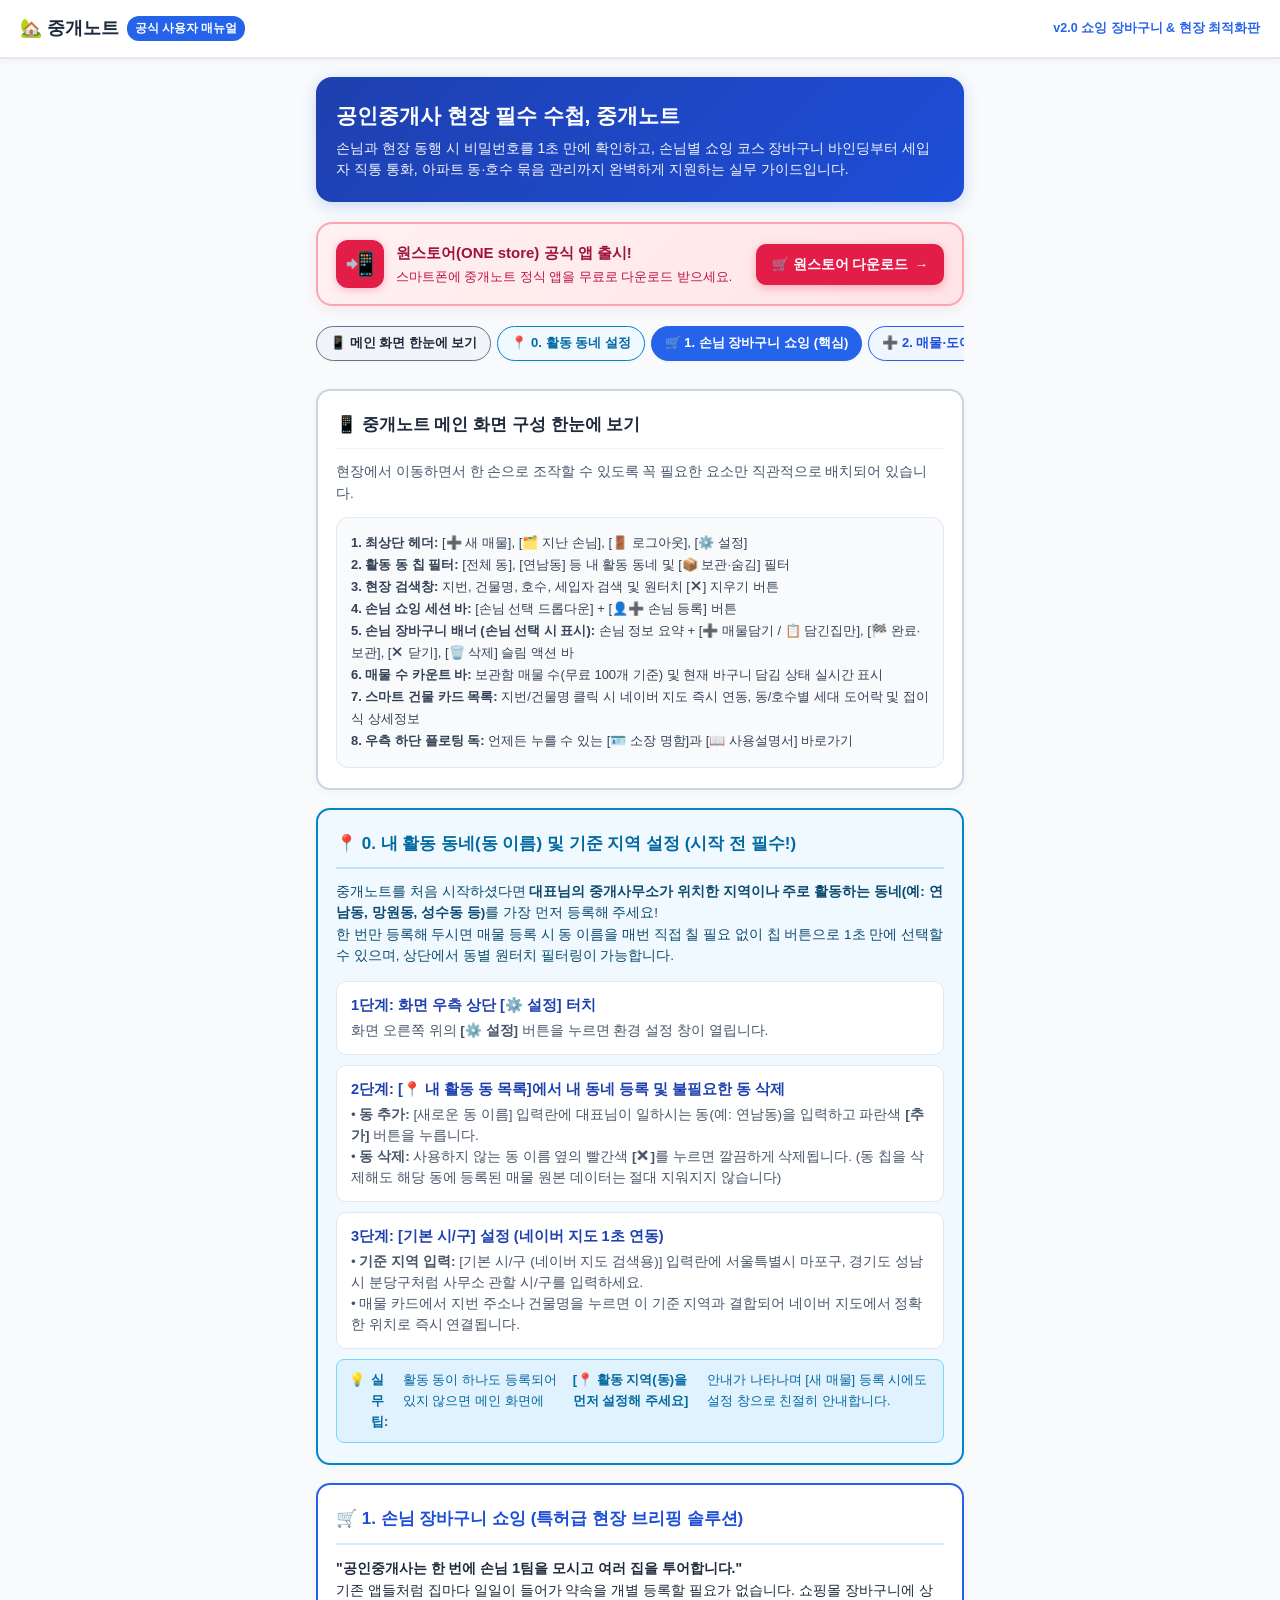
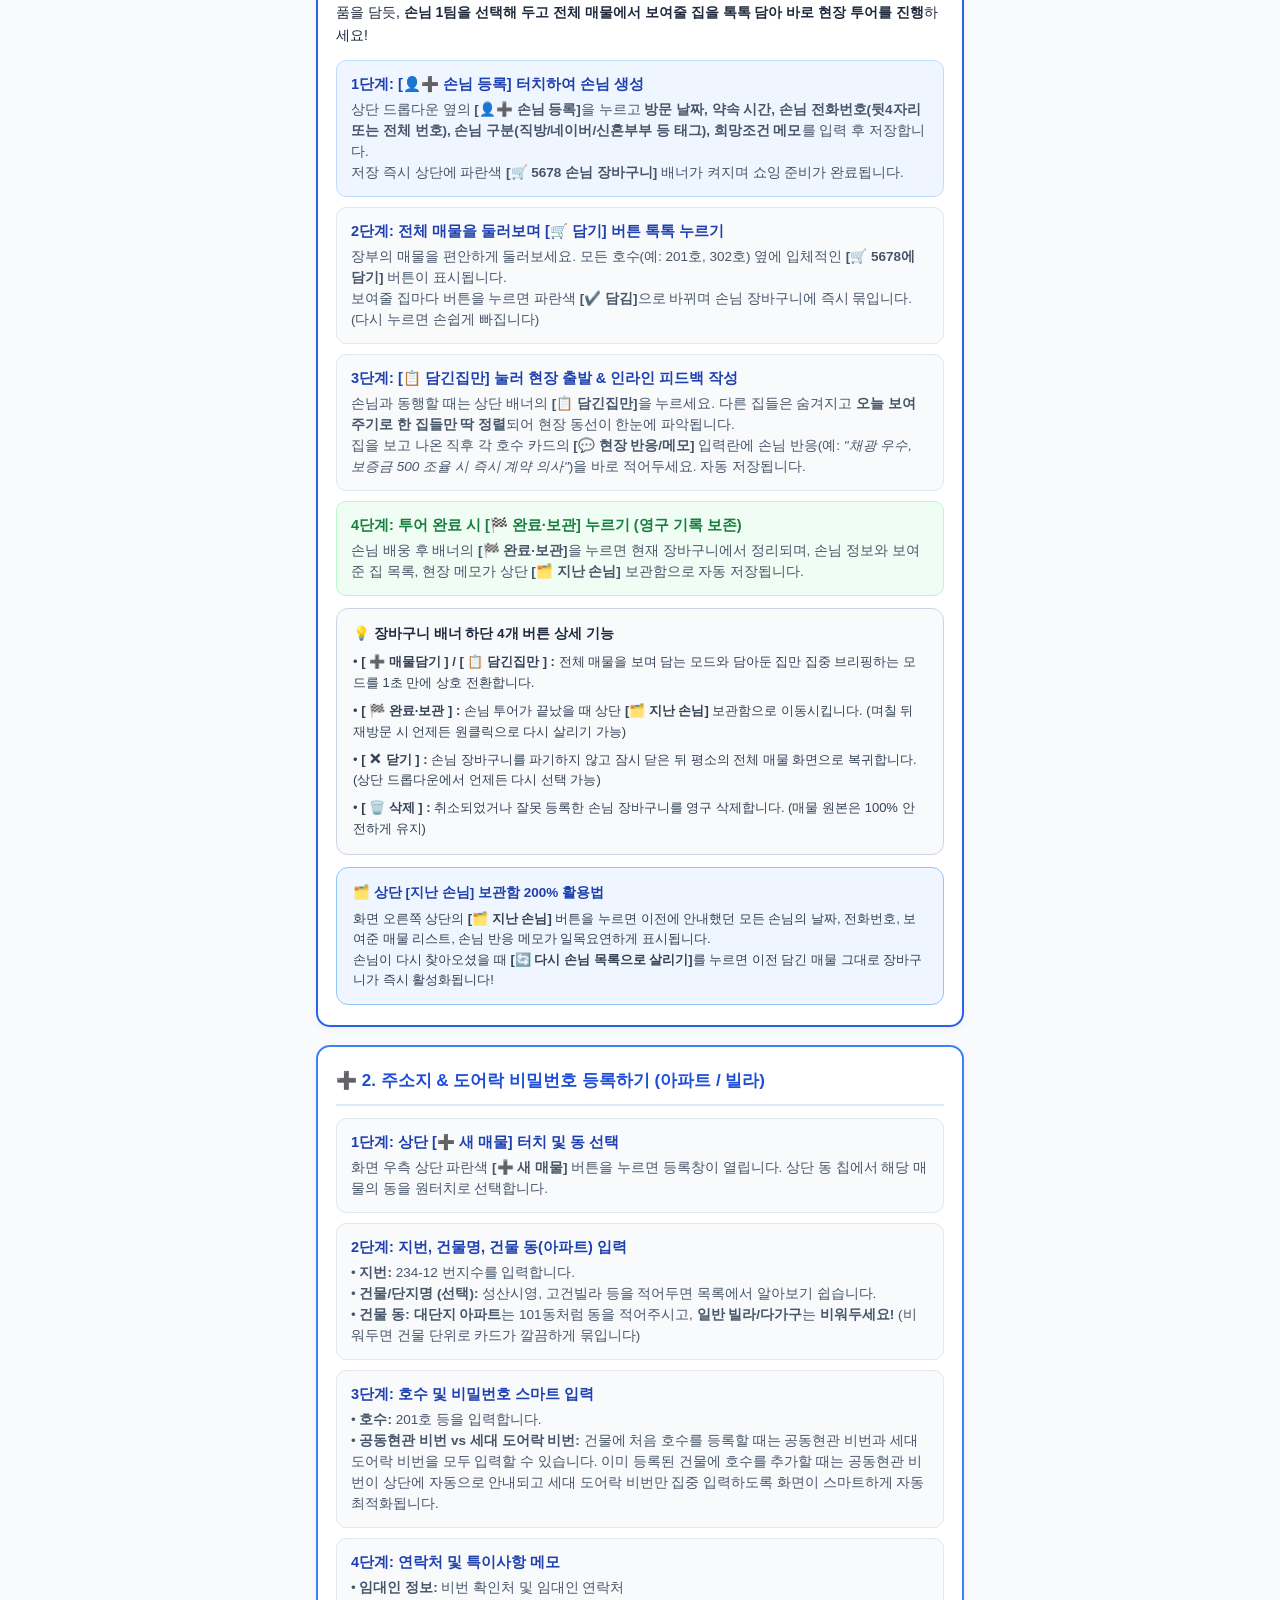
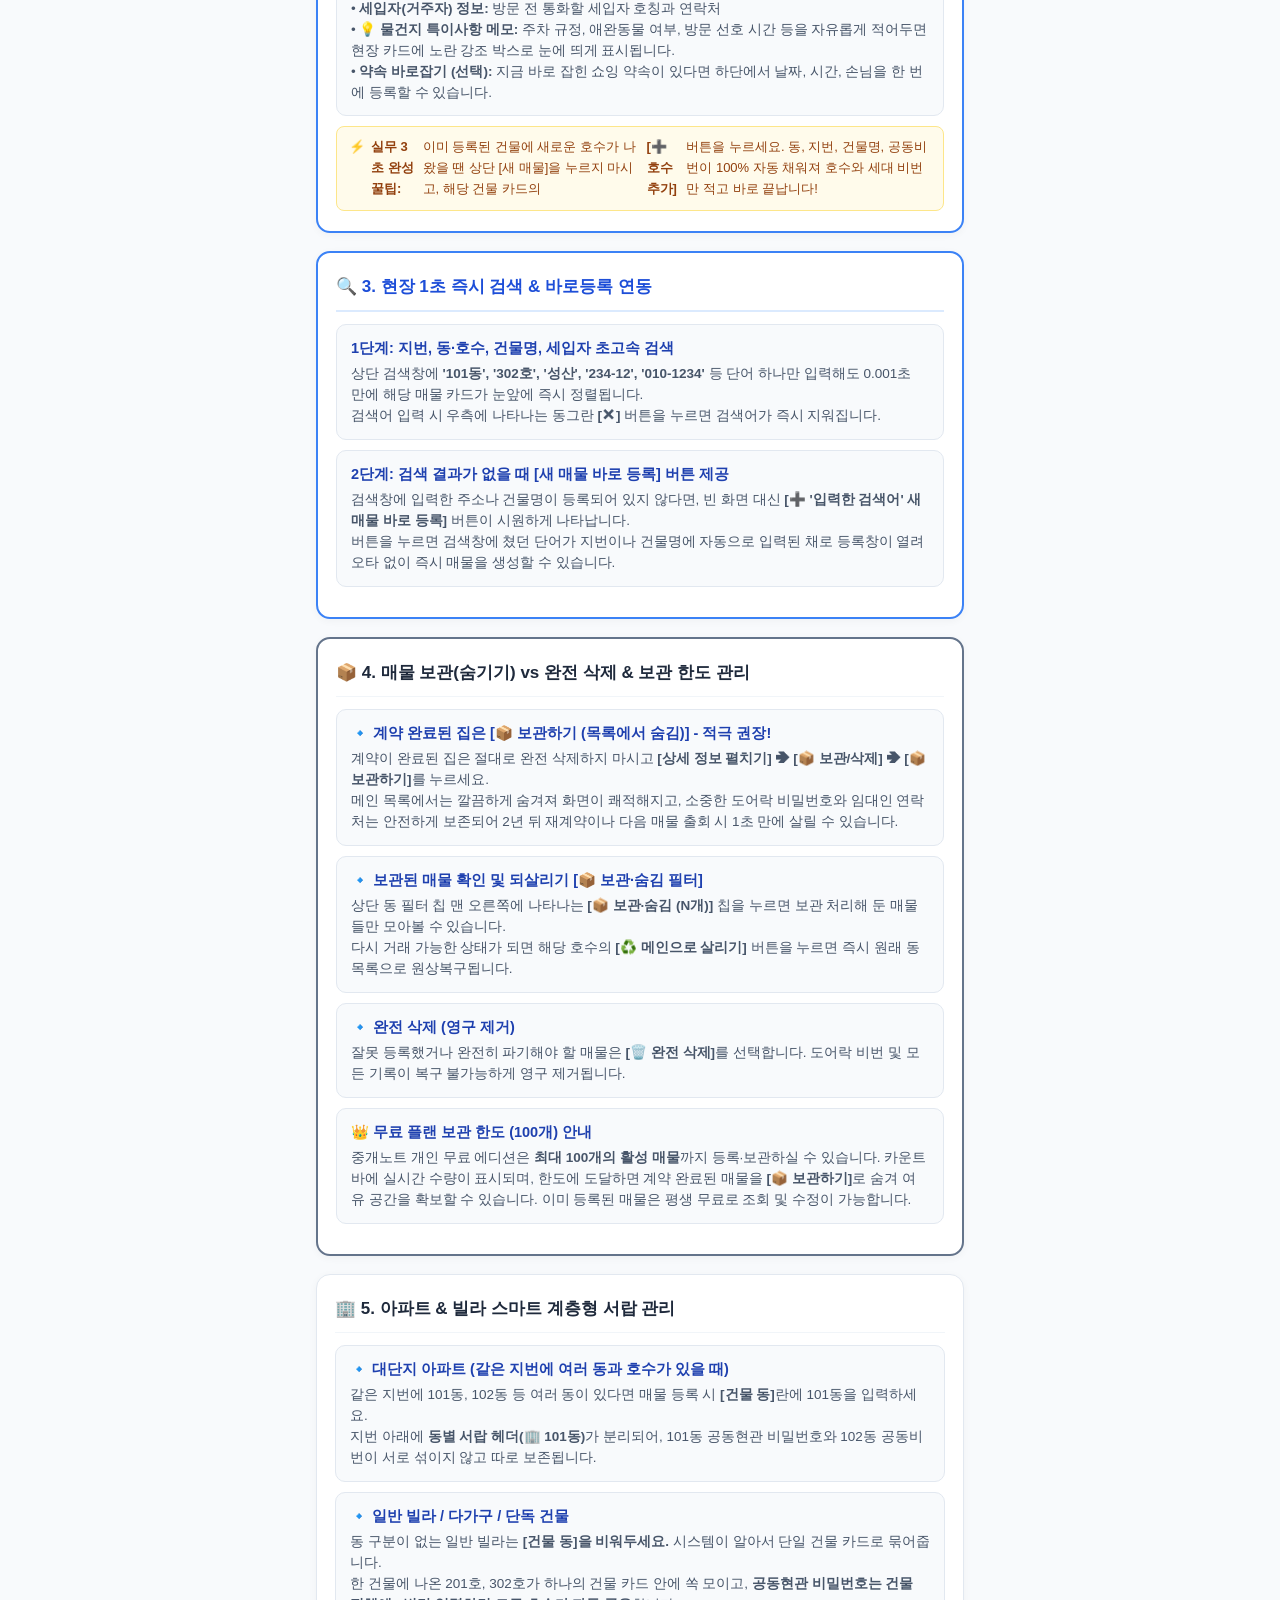
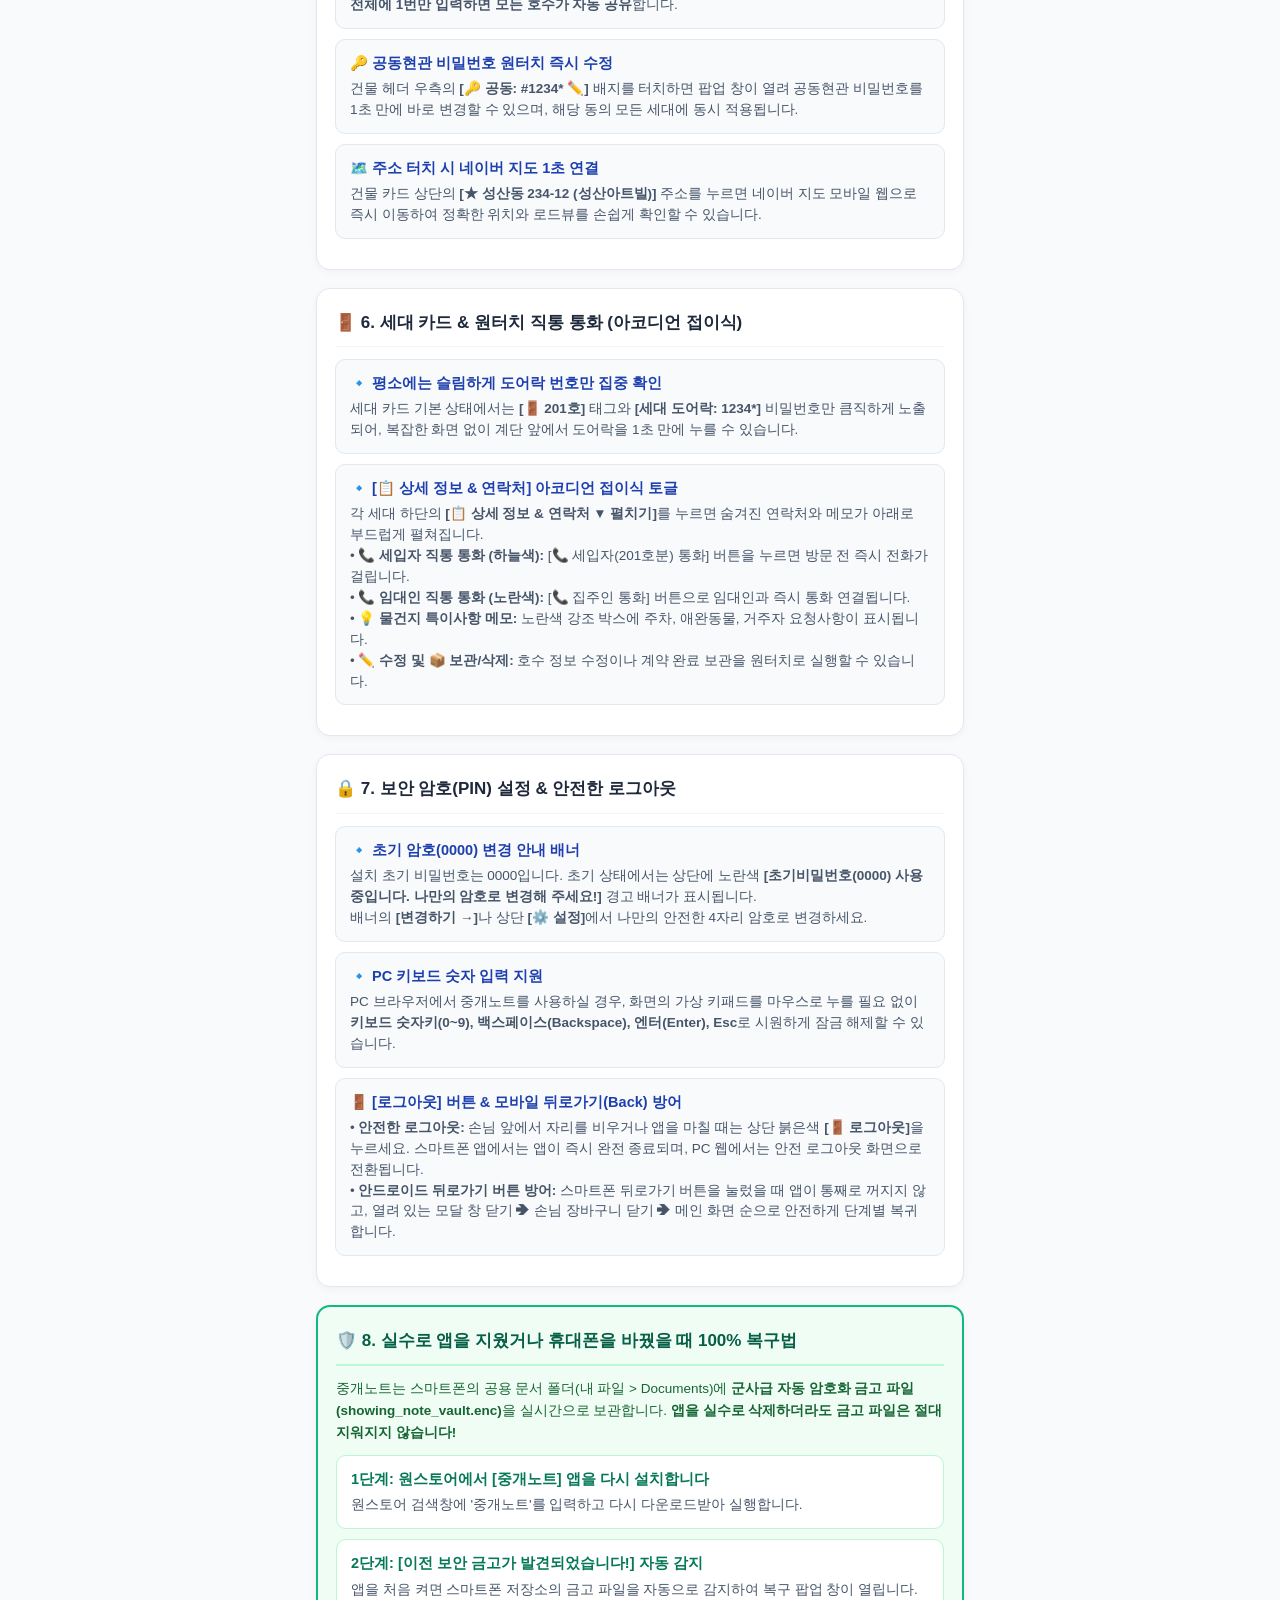
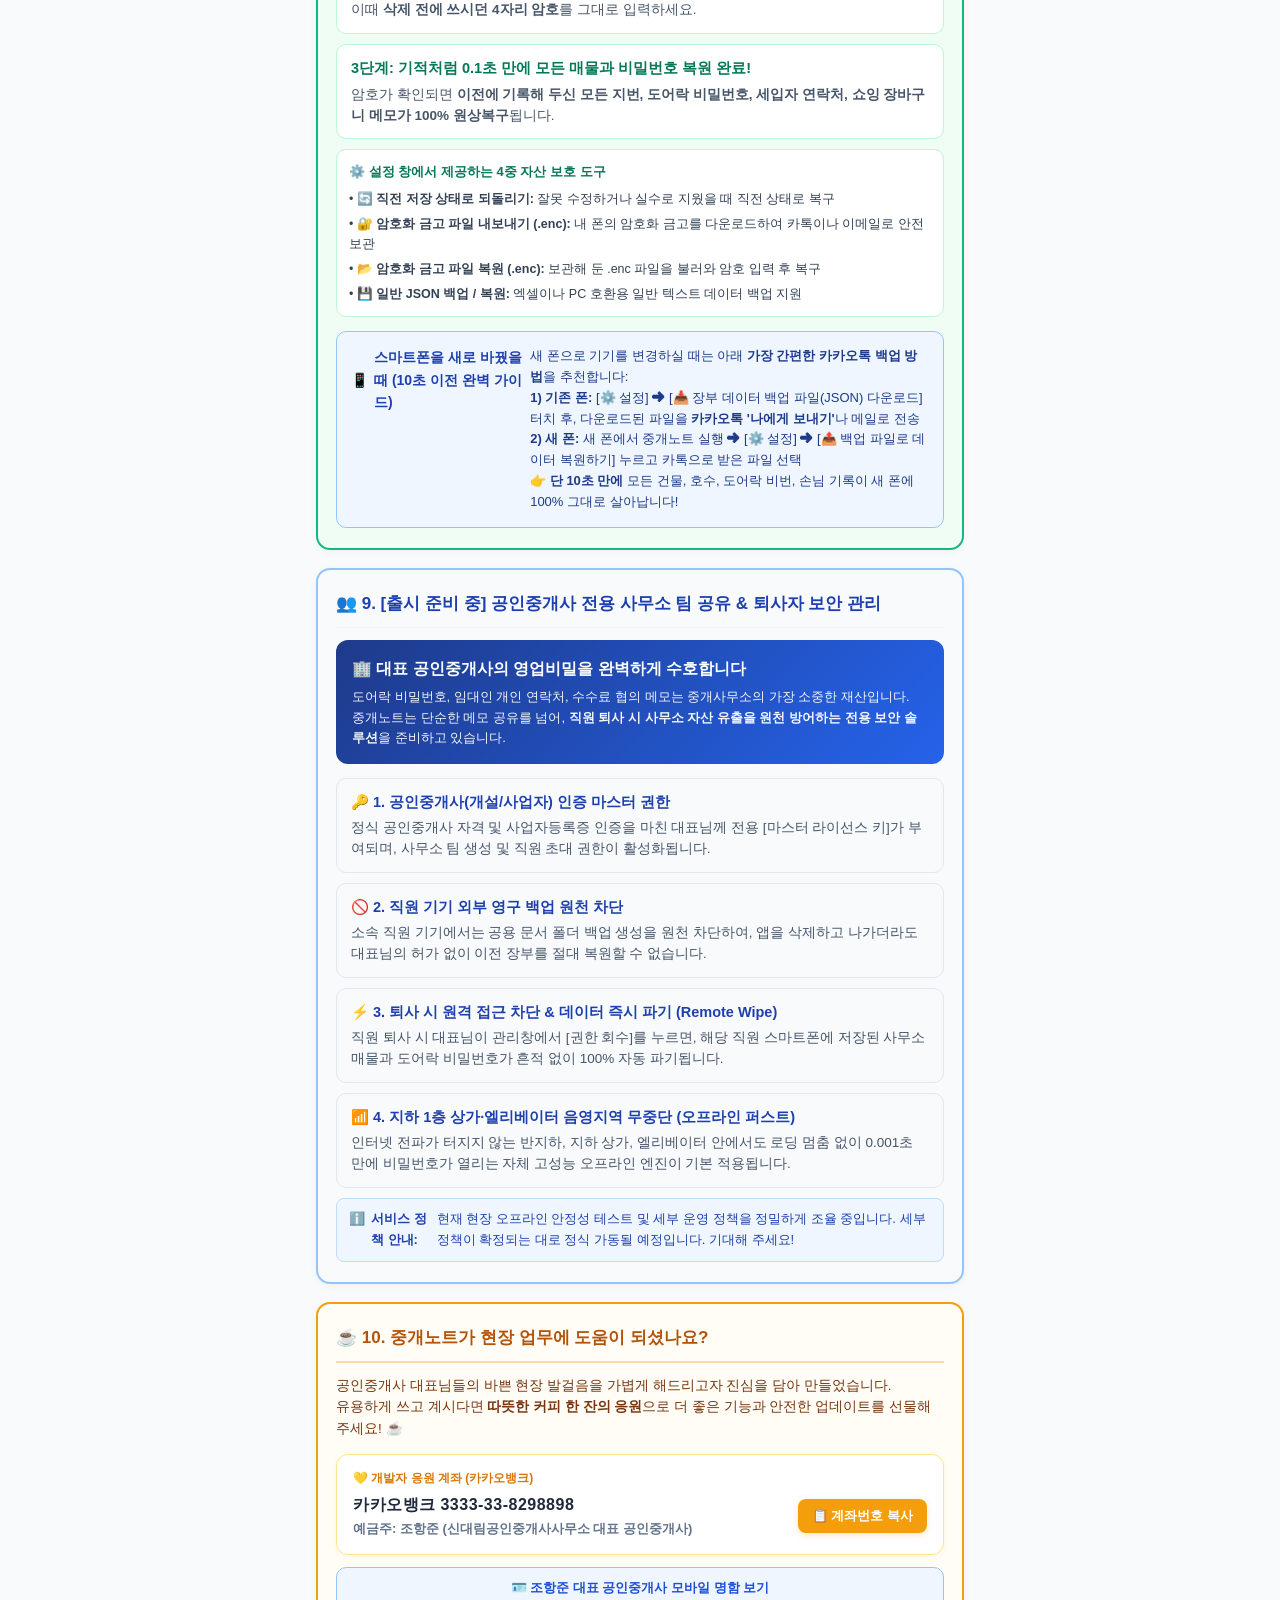
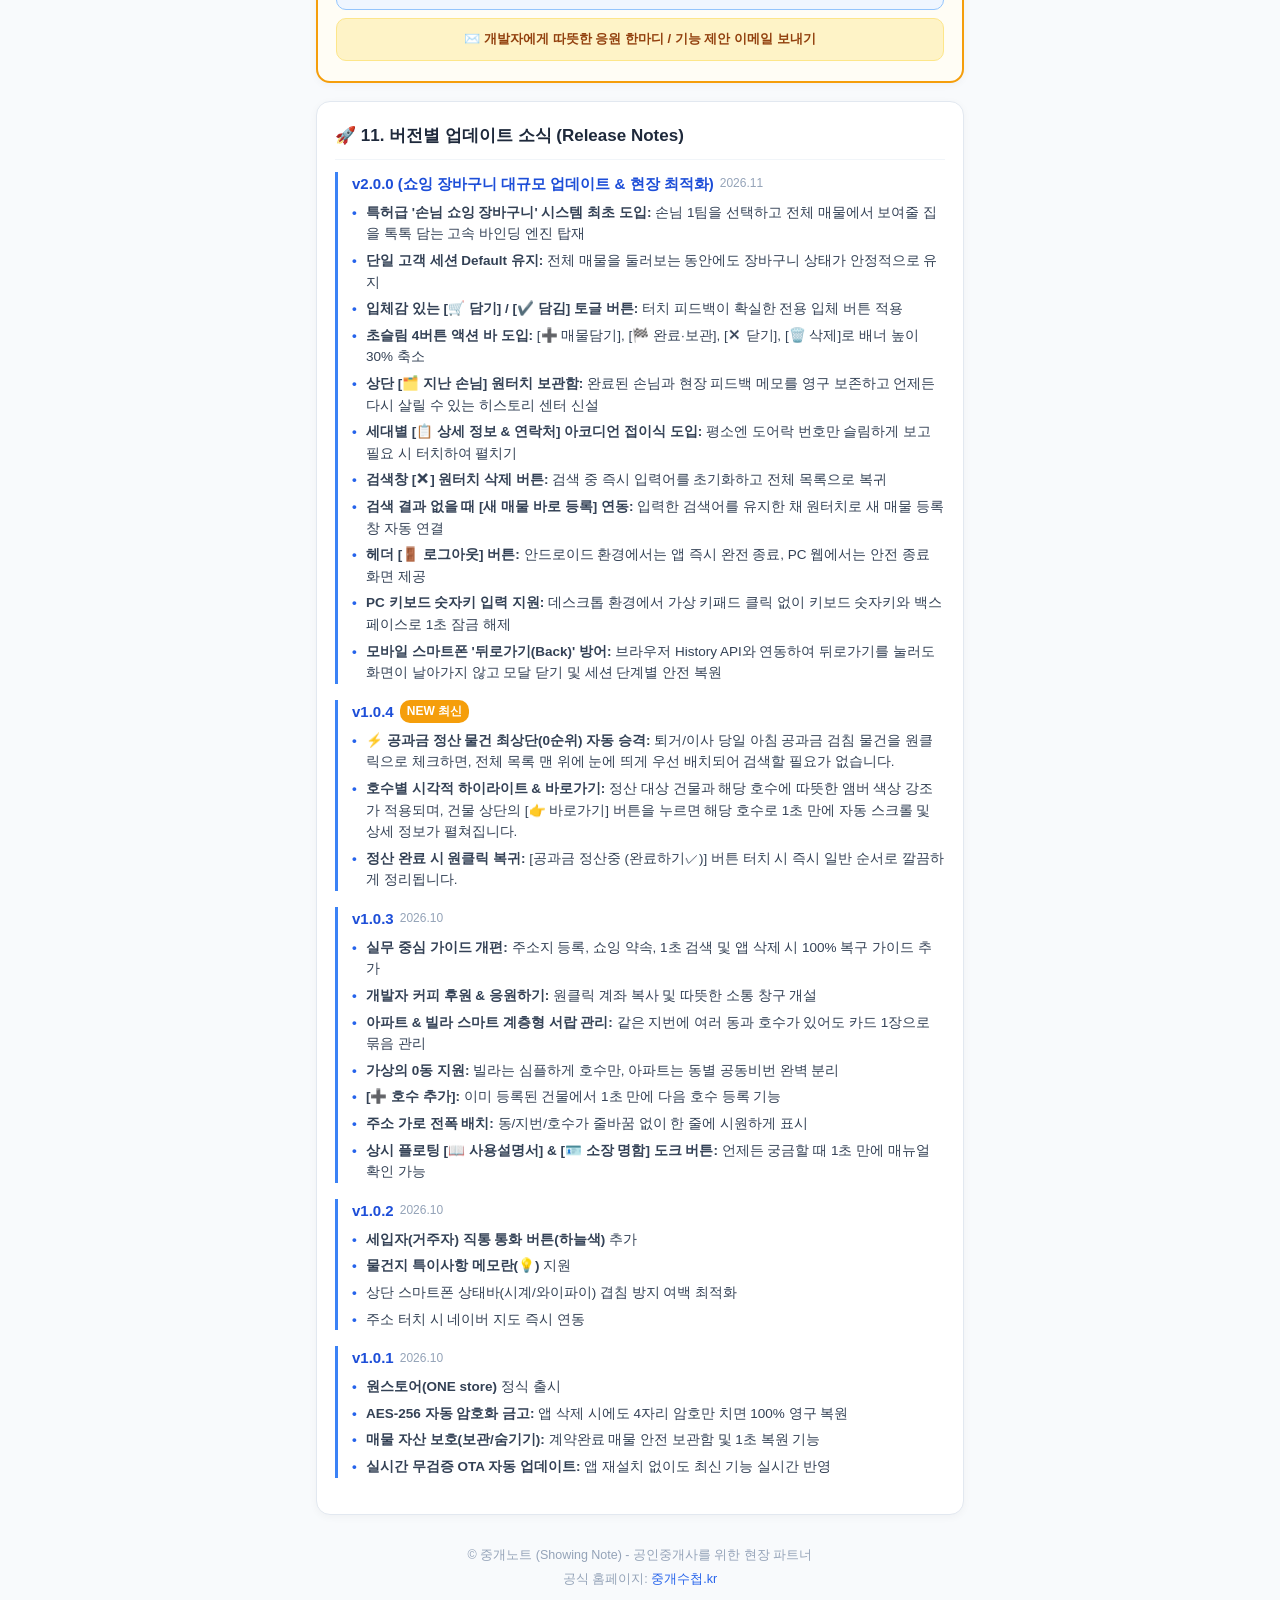
==== commit 05ce06d4: "feat: utility settlement top priority sorting and guide update" ====
--- a/guide.html
+++ b/guide.html
@@ -603,8 +603,17 @@
         </div>
       </div>
 
-      <div class="tip-box" style="background: #ecfdf5; border-color: #6ee7b7; color: #065f46;">
-        📱 <b>스마트폰 기기 변경 시:</b> 새 폰으로 바꾸셨다면, 예전 폰의 <code>내 파일 > Documents > showing_note_vault.enc</code> 파일만 새 폰의 같은 폴더로 복사해 두시면 새 폰에서도 이전 장부가 그대로 열립니다!
+      <div class="tip-box" style="background: #eff6ff; border: 1.5px solid #93c5fd; color: #1e40af; border-radius: 10px; padding: 14px; margin-top: 14px;">
+        <div style="font-size: 14px; font-weight: 900; margin-bottom: 6px; display: flex; align-items: center; gap: 6px;">
+          <span>📱</span>
+          <span>스마트폰을 새로 바꿨을 때 (10초 이전 완벽 가이드)</span>
+        </div>
+        <div style="font-size: 13px; line-height: 1.6; color: #1e3a8a;">
+          새 폰으로 기기를 변경하실 때는 아래 <b>가장 간편한 카카오톡 백업 방법</b>을 추천합니다:<br>
+          <b>1) 기존 폰:</b> [⚙️ 설정] ➜ [📥 장부 데이터 백업 파일(JSON) 다운로드] 터치 후, 다운로드된 파일을 <b>카카오톡 '나에게 보내기'</b>나 메일로 전송<br>
+          <b>2) 새 폰:</b> 새 폰에서 중개노트 실행 ➜ [⚙️ 설정] ➜ [📤 백업 파일로 데이터 복원하기] 누르고 카톡으로 받은 파일 선택<br>
+          👉 <b>단 10초 만에</b> 모든 건물, 호수, 도어락 비번, 손님 기록이 새 폰에 100% 그대로 살아납니다!
+        </div>
       </div>
     </div>
 
@@ -733,6 +742,18 @@
 
       <div class="release-item">
         <div class="release-ver">
+          <span>v1.0.4</span>
+          <span class="release-date" style="background:#f59e0b; color:white; padding:2px 7px; border-radius:10px; font-weight:800;">NEW 최신</span>
+        </div>
+        <ul class="release-list">
+          <li><b>⚡ 공과금 정산 물건 최상단(0순위) 자동 승격:</b> 퇴거/이사 당일 아침 공과금 검침 물건을 원클릭으로 체크하면, 전체 목록 맨 위에 눈에 띄게 우선 배치되어 검색할 필요가 없습니다.</li>
+          <li><b>호수별 시각적 하이라이트 & 바로가기:</b> 정산 대상 건물과 해당 호수에 따뜻한 앰버 색상 강조가 적용되며, 건물 상단의 [👉 바로가기] 버튼을 누르면 해당 호수로 1초 만에 자동 스크롤 및 상세 정보가 펼쳐집니다.</li>
+          <li><b>정산 완료 시 원클릭 복귀:</b> [공과금 정산중 (완료하기✓)] 버튼 터치 시 즉시 일반 순서로 깔끔하게 정리됩니다.</li>
+        </ul>
+      </div>
+
+      <div class="release-item">
+        <div class="release-ver">
           <span>v1.0.3</span>
           <span class="release-date">2026.10</span>
         </div>
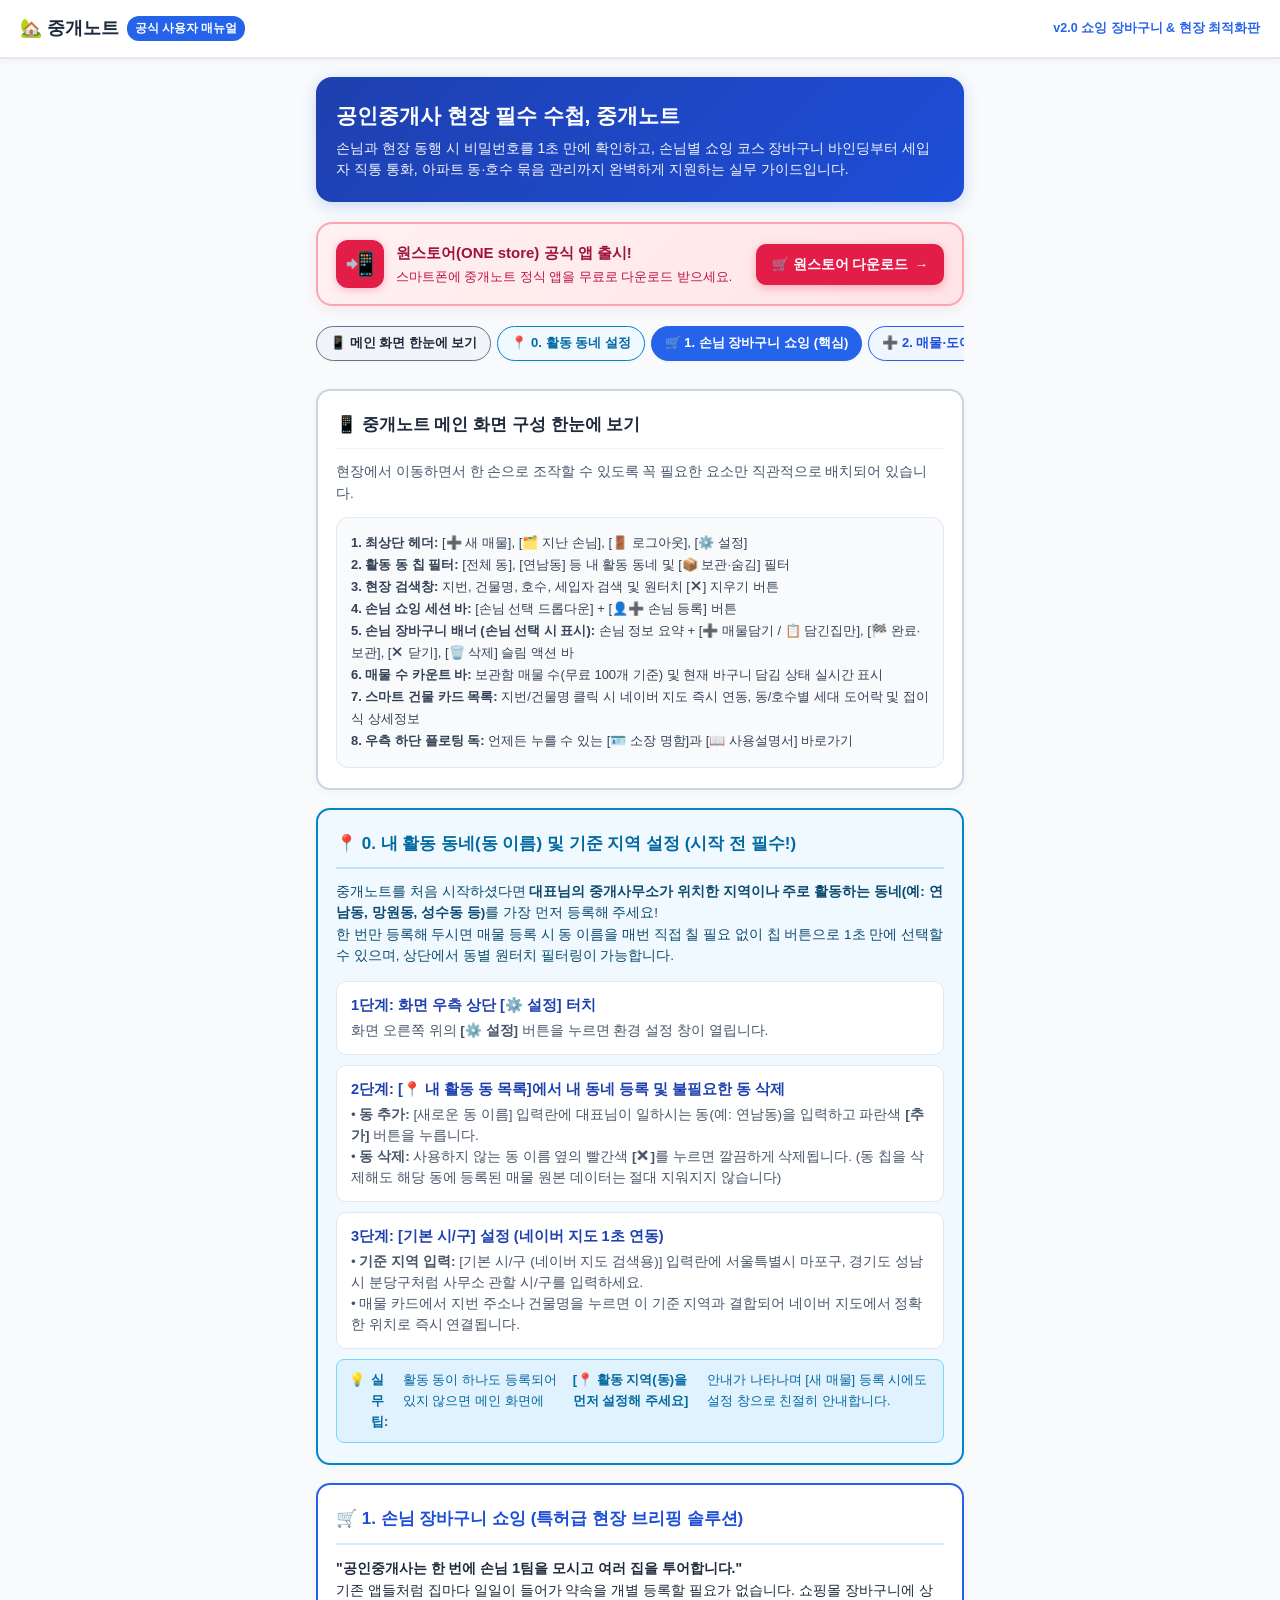
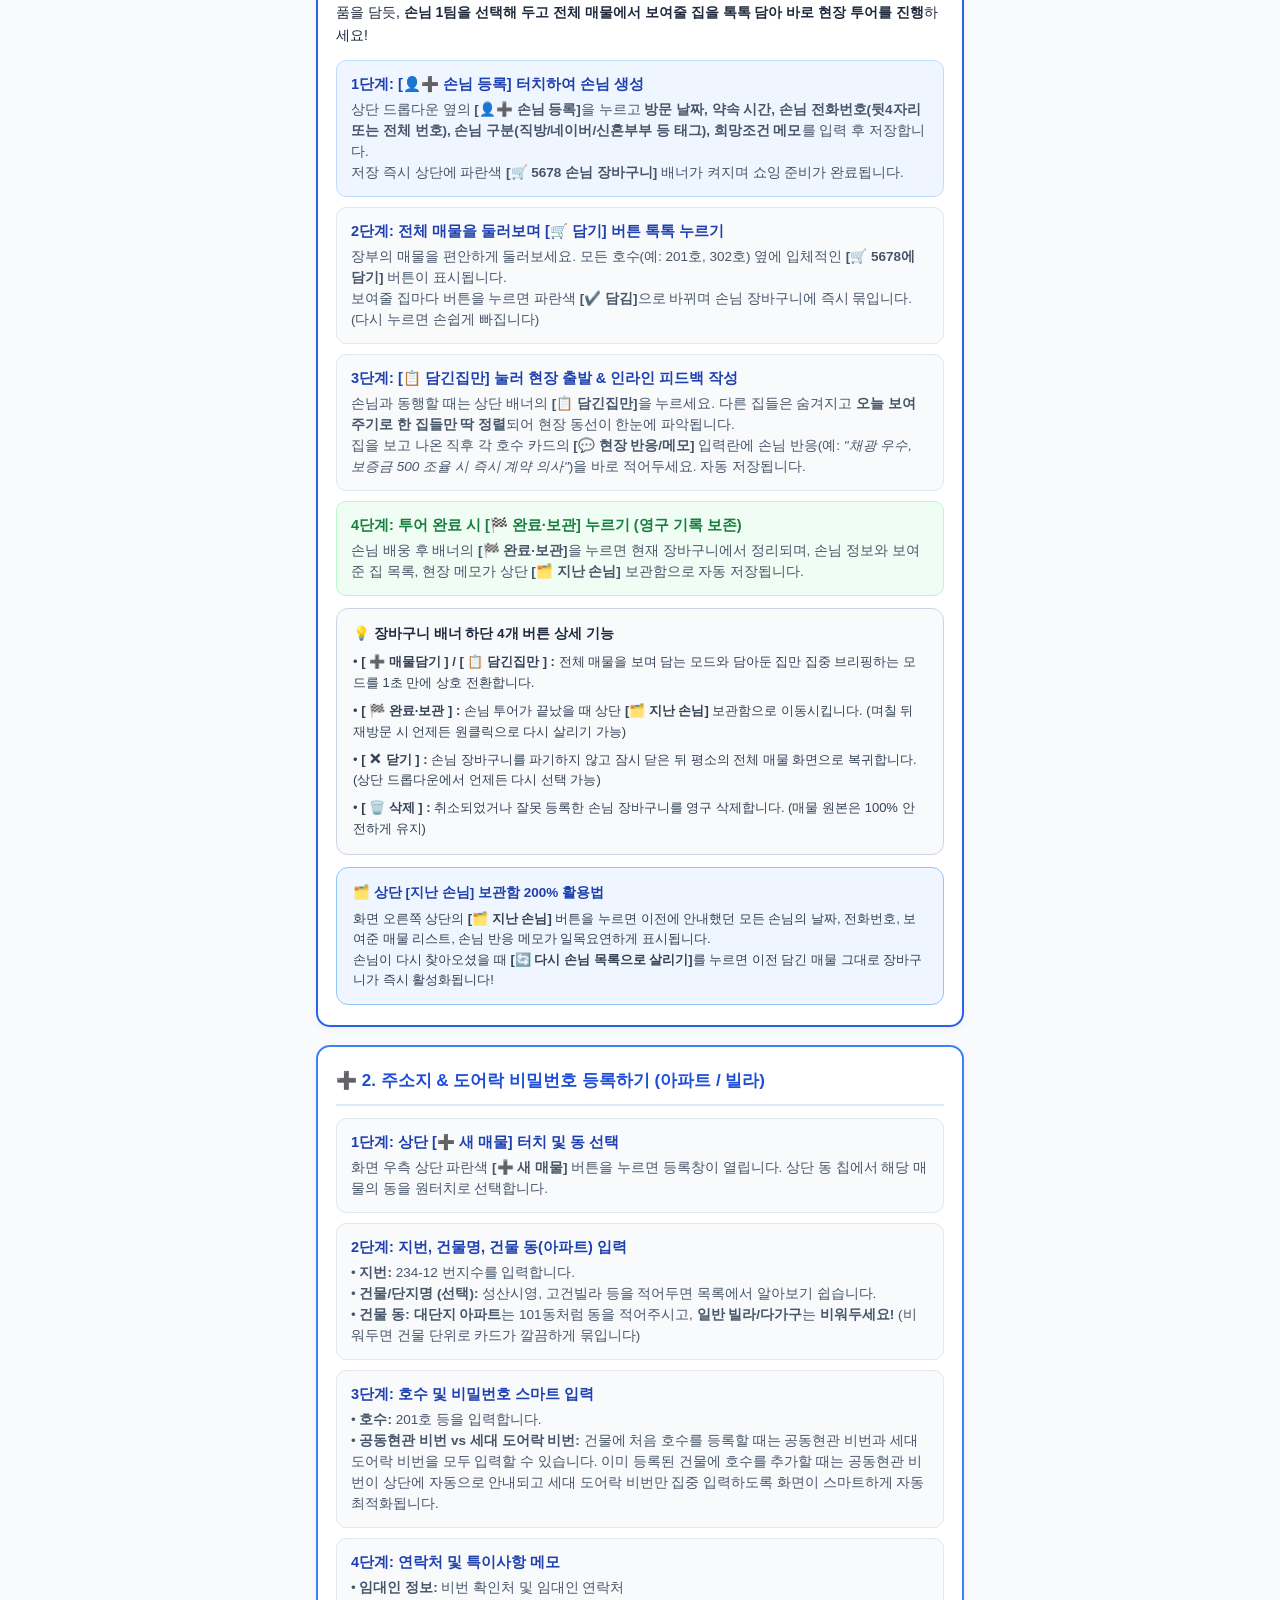
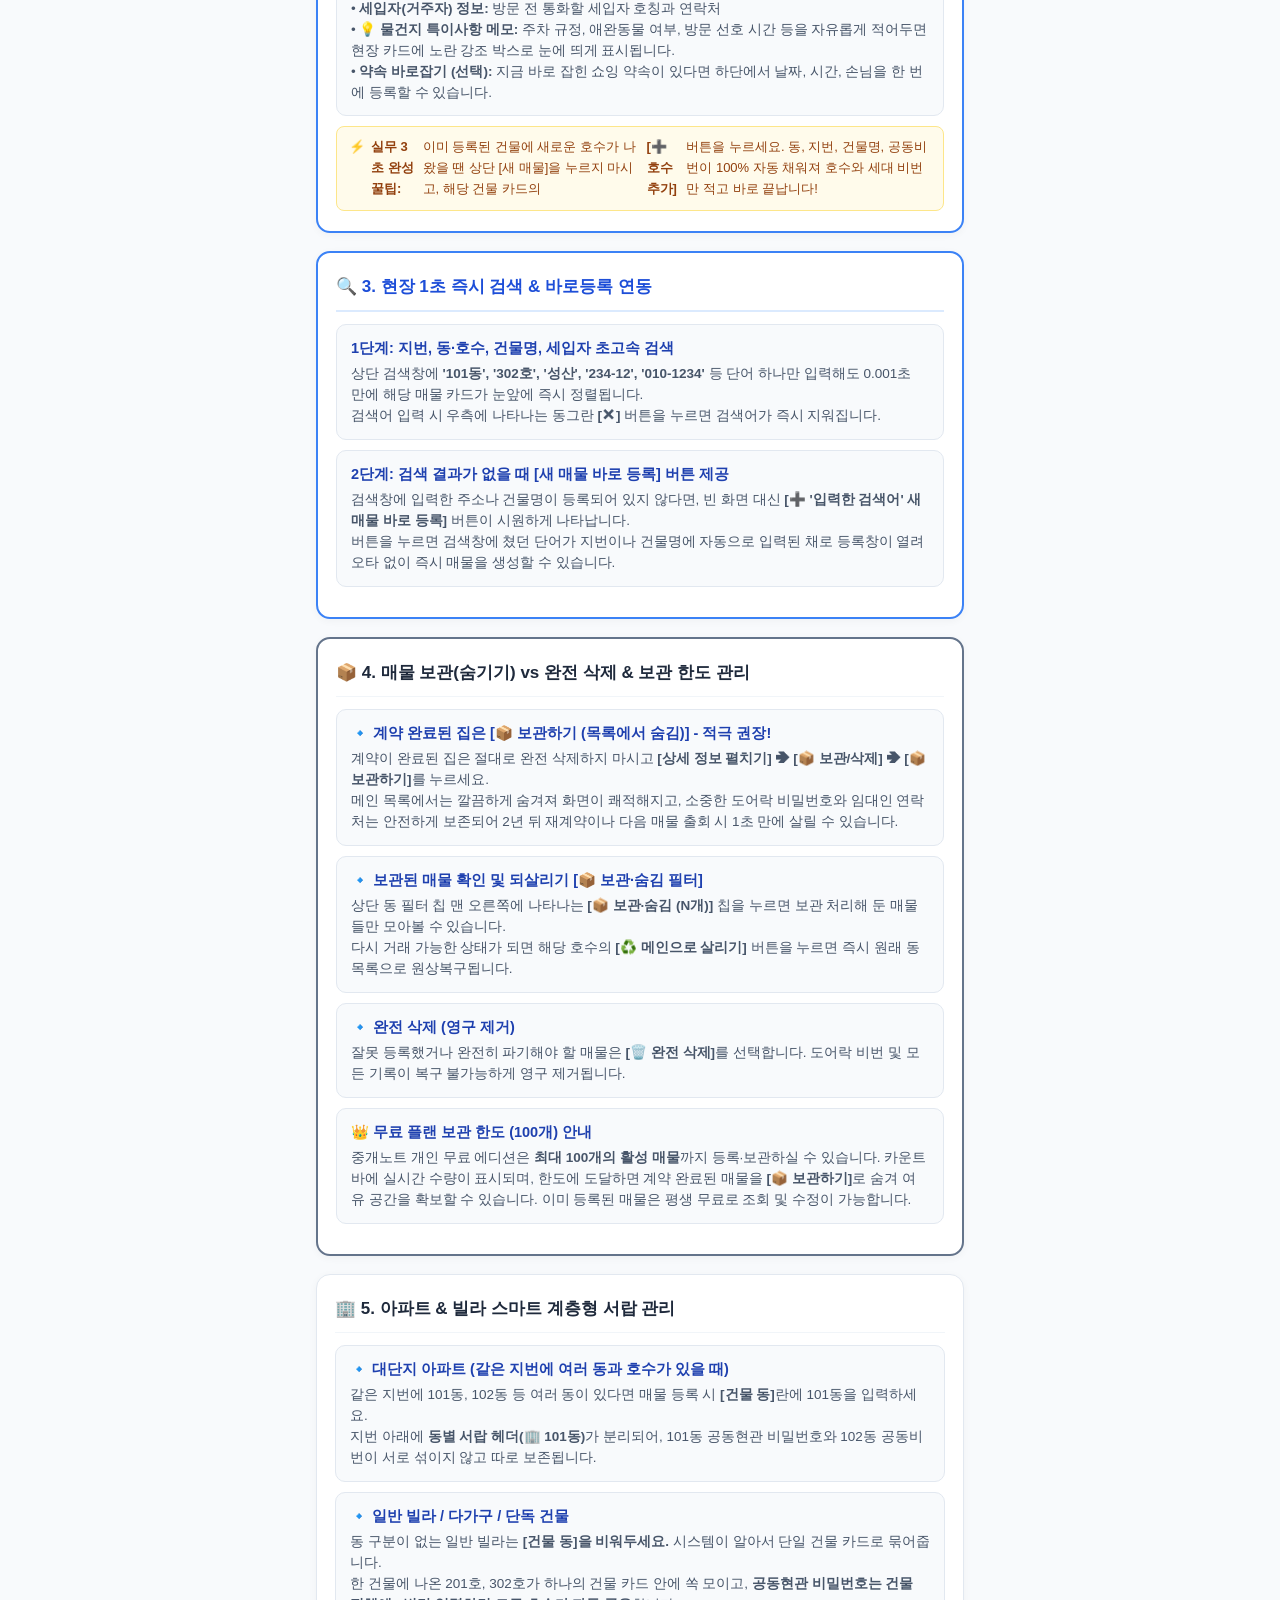
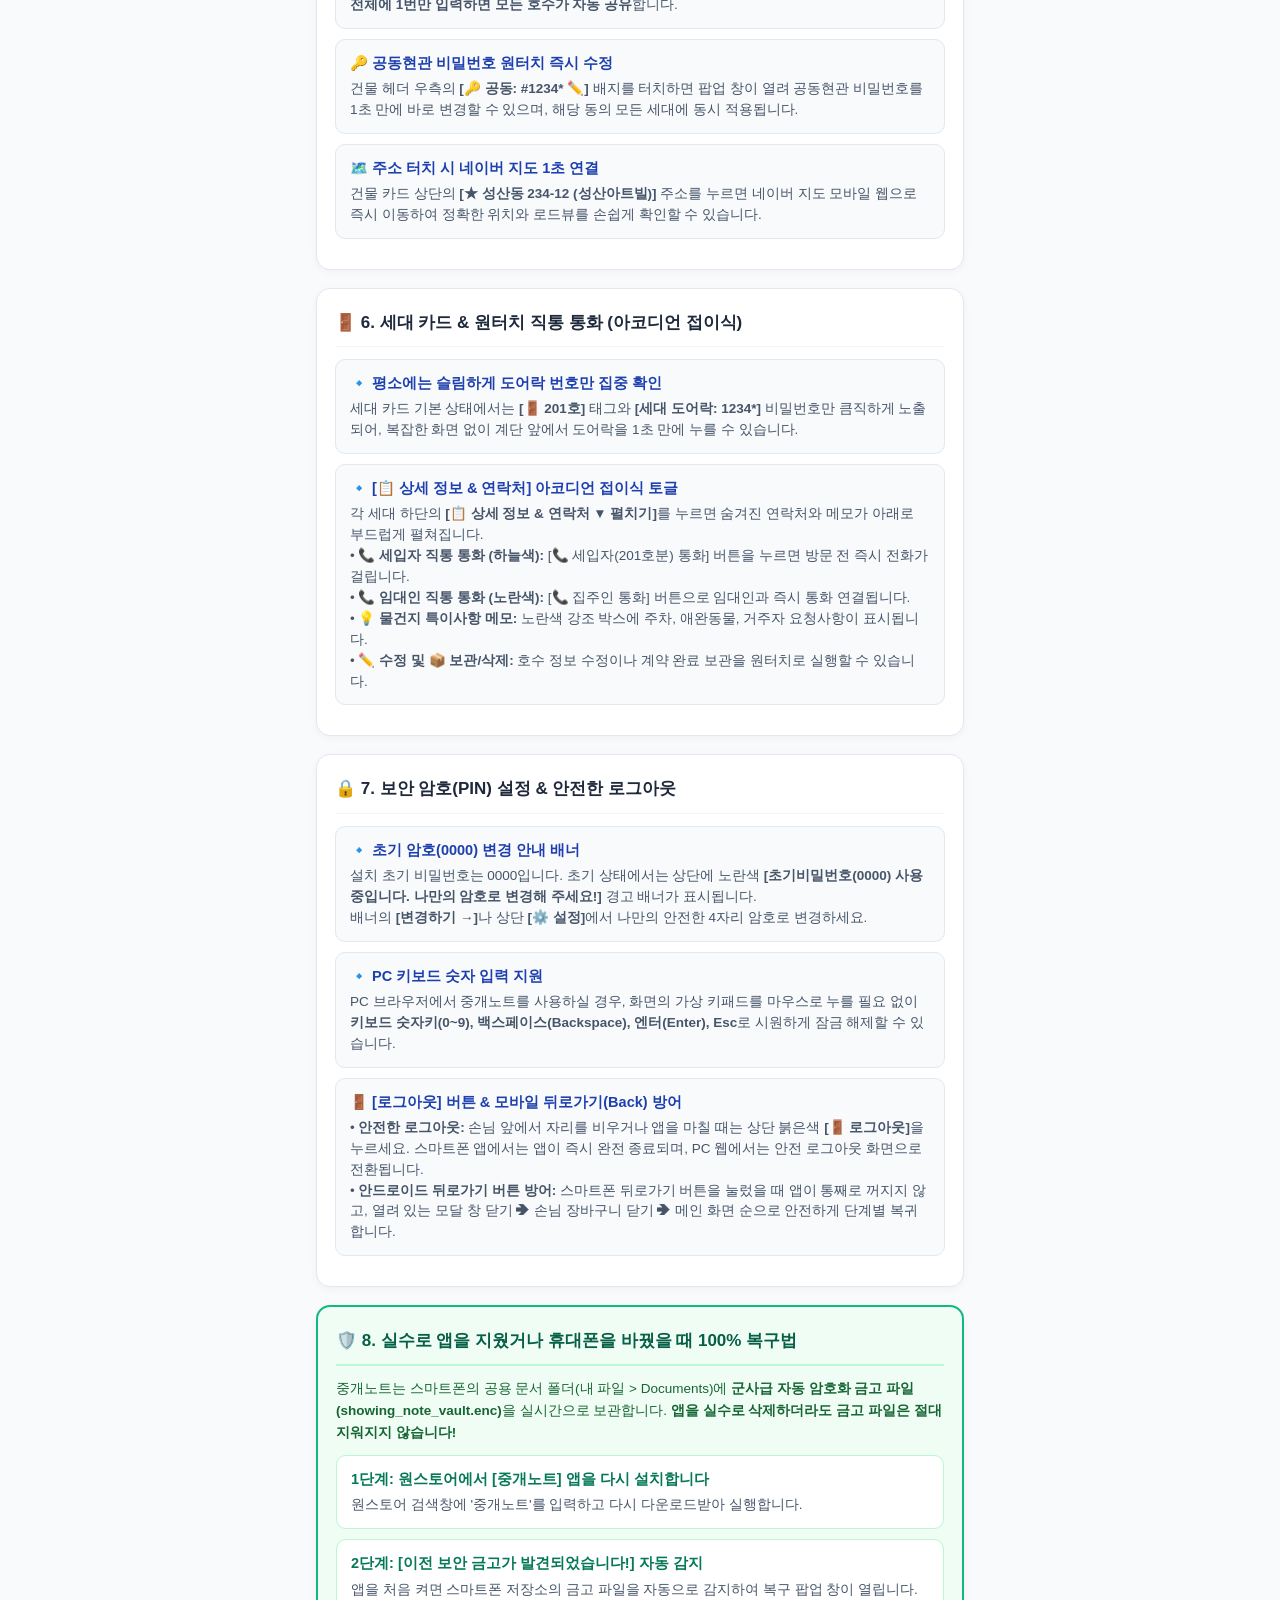
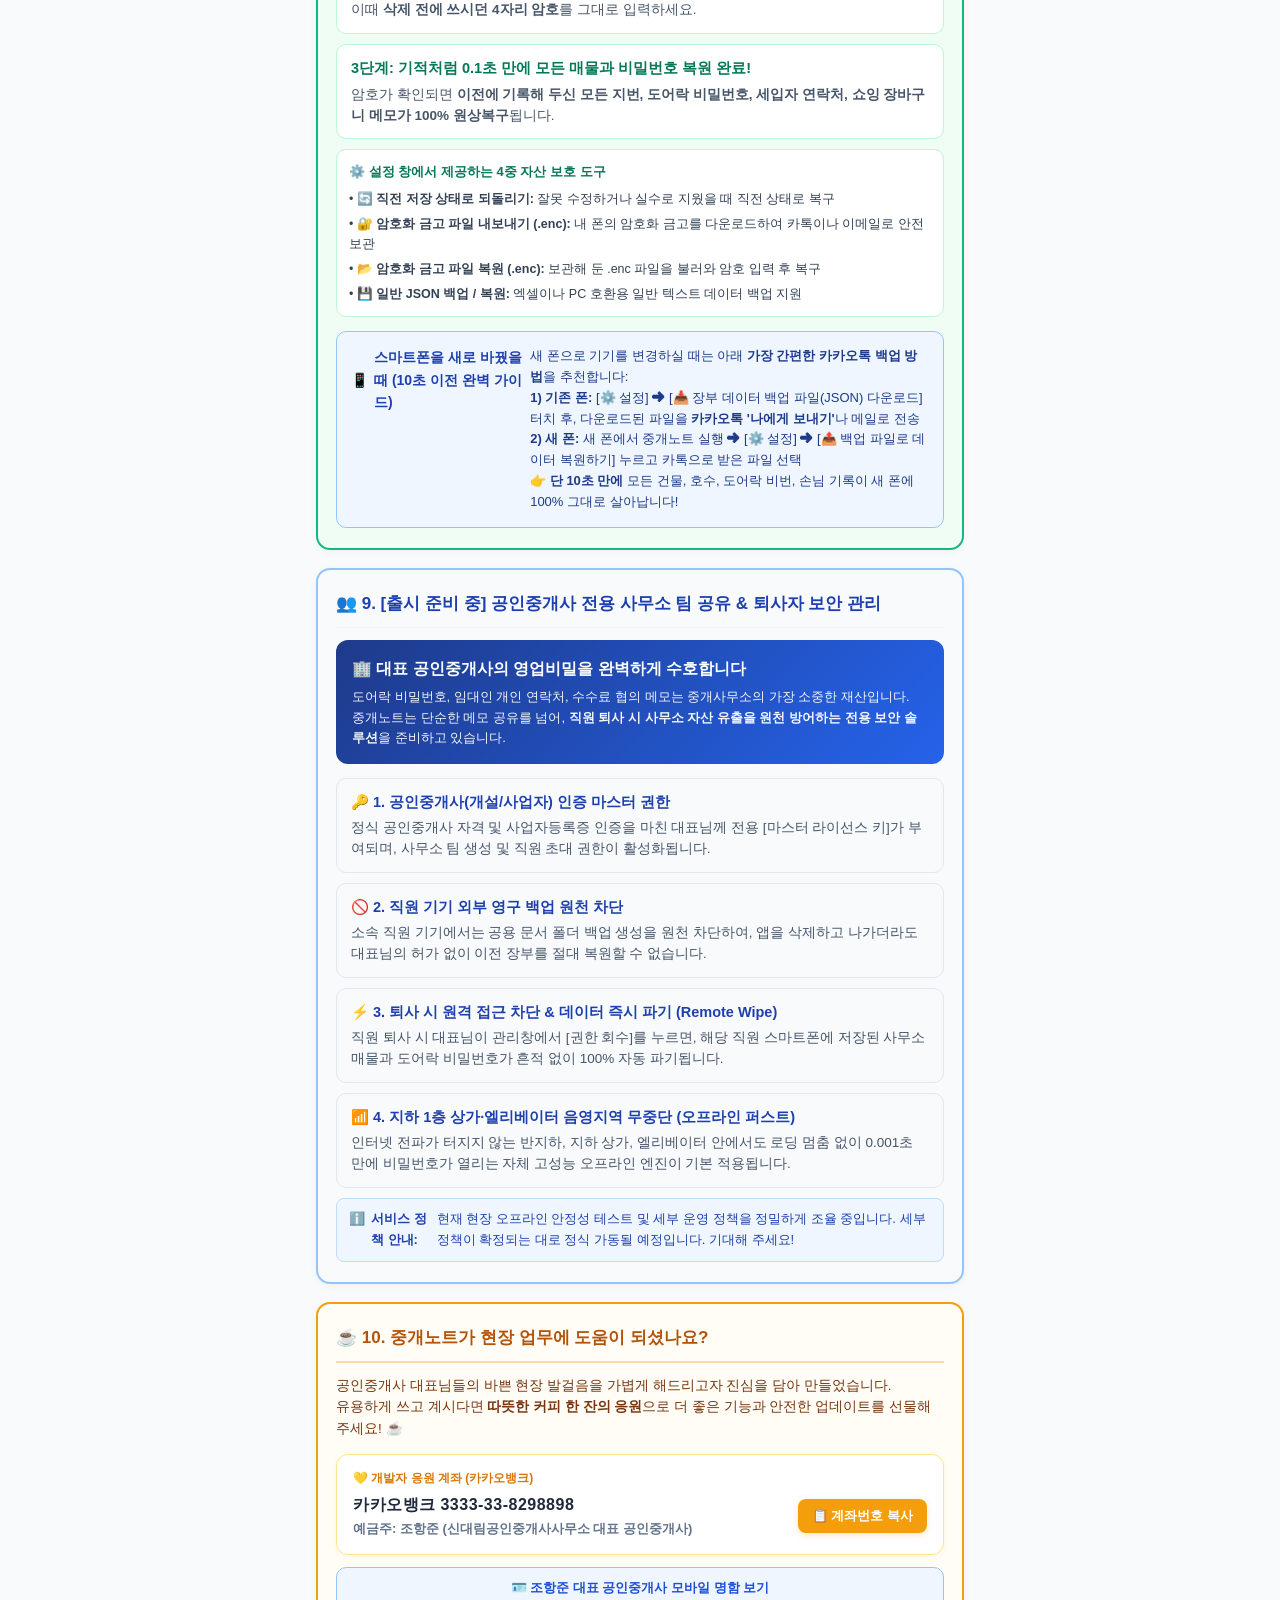
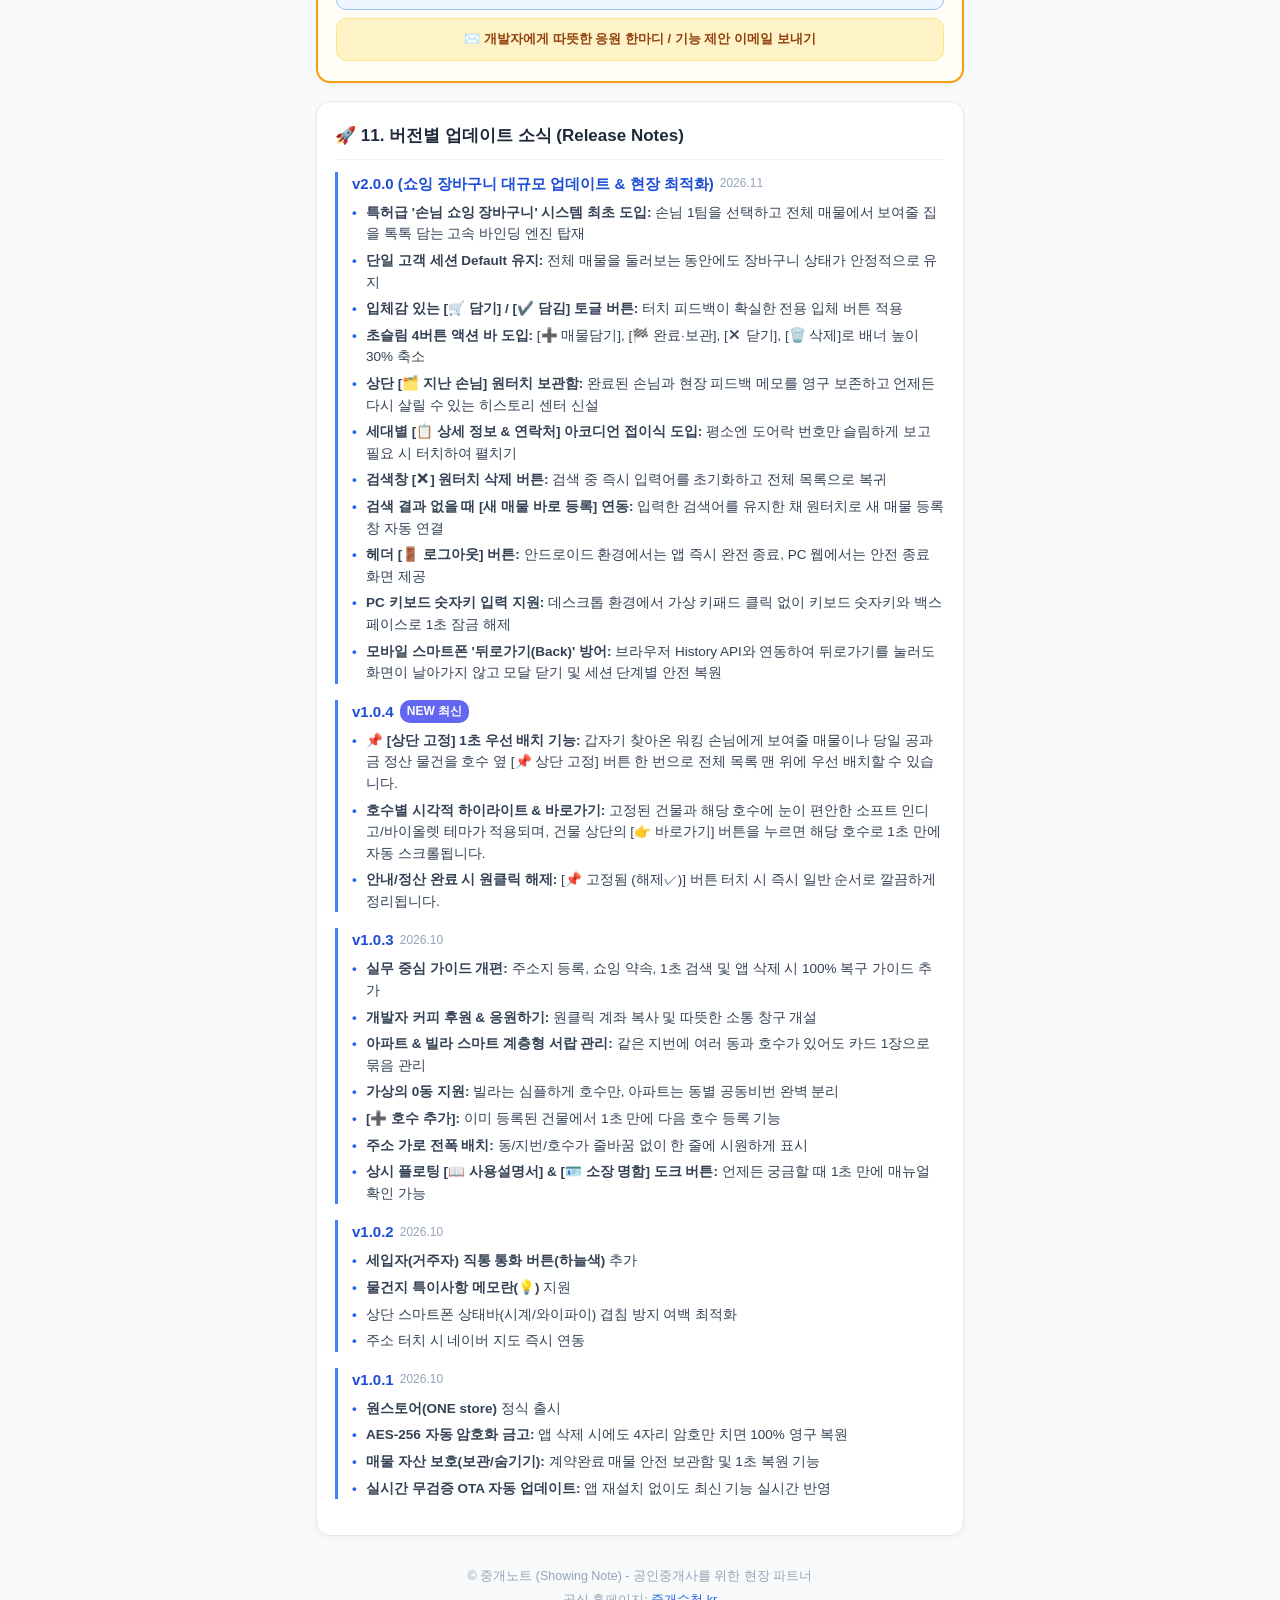
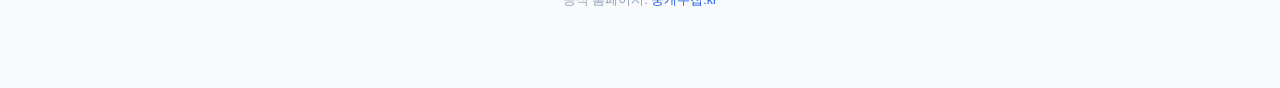
==== commit 11d5bc4b: "feat: generalize utility settlement to multi-purpose pin feature [📌 상단 고정]" ====
--- a/guide.html
+++ b/guide.html
@@ -743,12 +743,12 @@
       <div class="release-item">
         <div class="release-ver">
           <span>v1.0.4</span>
-          <span class="release-date" style="background:#f59e0b; color:white; padding:2px 7px; border-radius:10px; font-weight:800;">NEW 최신</span>
+          <span class="release-date" style="background:#6366f1; color:white; padding:2px 7px; border-radius:10px; font-weight:800;">NEW 최신</span>
         </div>
         <ul class="release-list">
-          <li><b>⚡ 공과금 정산 물건 최상단(0순위) 자동 승격:</b> 퇴거/이사 당일 아침 공과금 검침 물건을 원클릭으로 체크하면, 전체 목록 맨 위에 눈에 띄게 우선 배치되어 검색할 필요가 없습니다.</li>
-          <li><b>호수별 시각적 하이라이트 & 바로가기:</b> 정산 대상 건물과 해당 호수에 따뜻한 앰버 색상 강조가 적용되며, 건물 상단의 [👉 바로가기] 버튼을 누르면 해당 호수로 1초 만에 자동 스크롤 및 상세 정보가 펼쳐집니다.</li>
-          <li><b>정산 완료 시 원클릭 복귀:</b> [공과금 정산중 (완료하기✓)] 버튼 터치 시 즉시 일반 순서로 깔끔하게 정리됩니다.</li>
+          <li><b>📌 [상단 고정] 1초 우선 배치 기능:</b> 갑자기 찾아온 워킹 손님에게 보여줄 매물이나 당일 공과금 정산 물건을 호수 옆 [📌 상단 고정] 버튼 한 번으로 전체 목록 맨 위에 우선 배치할 수 있습니다.</li>
+          <li><b>호수별 시각적 하이라이트 & 바로가기:</b> 고정된 건물과 해당 호수에 눈이 편안한 소프트 인디고/바이올렛 테마가 적용되며, 건물 상단의 [👉 바로가기] 버튼을 누르면 해당 호수로 1초 만에 자동 스크롤됩니다.</li>
+          <li><b>안내/정산 완료 시 원클릭 해제:</b> [📌 고정됨 (해제✓)] 버튼 터치 시 즉시 일반 순서로 깔끔하게 정리됩니다.</li>
         </ul>
       </div>
 
